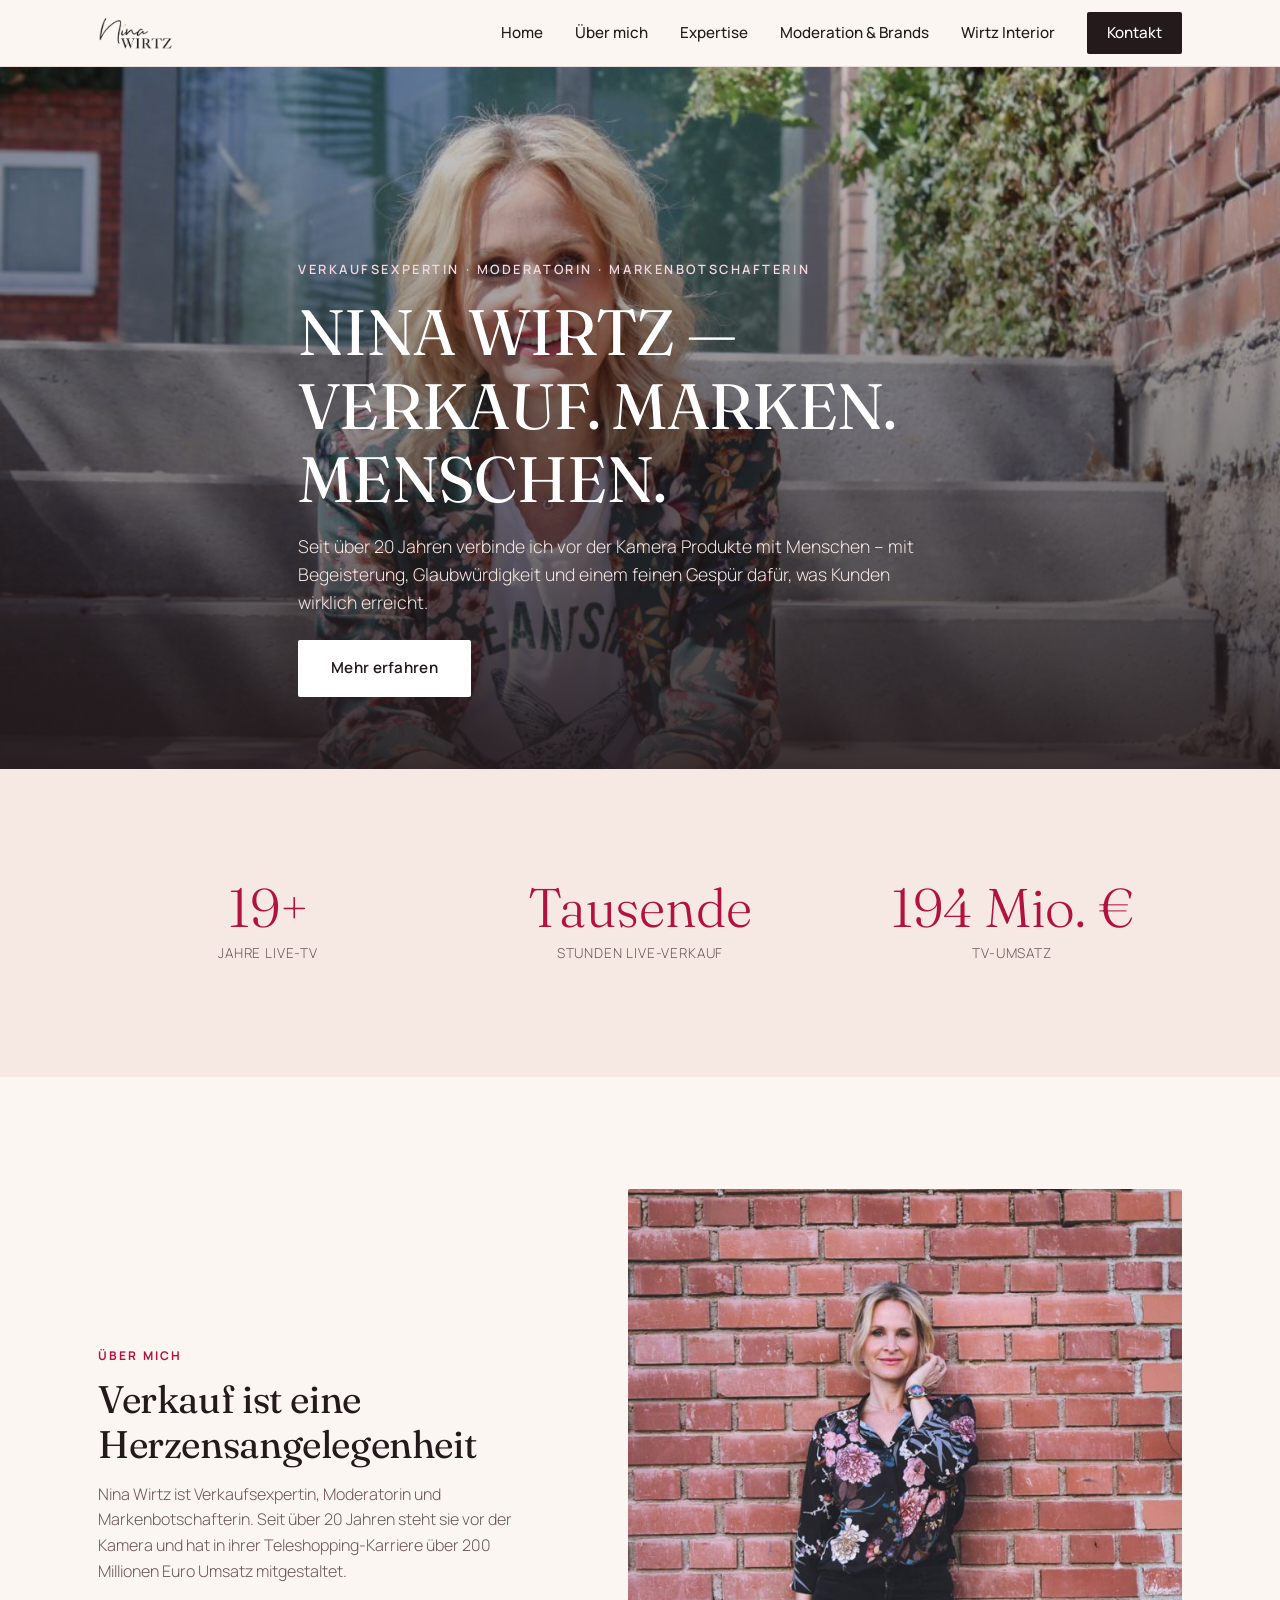
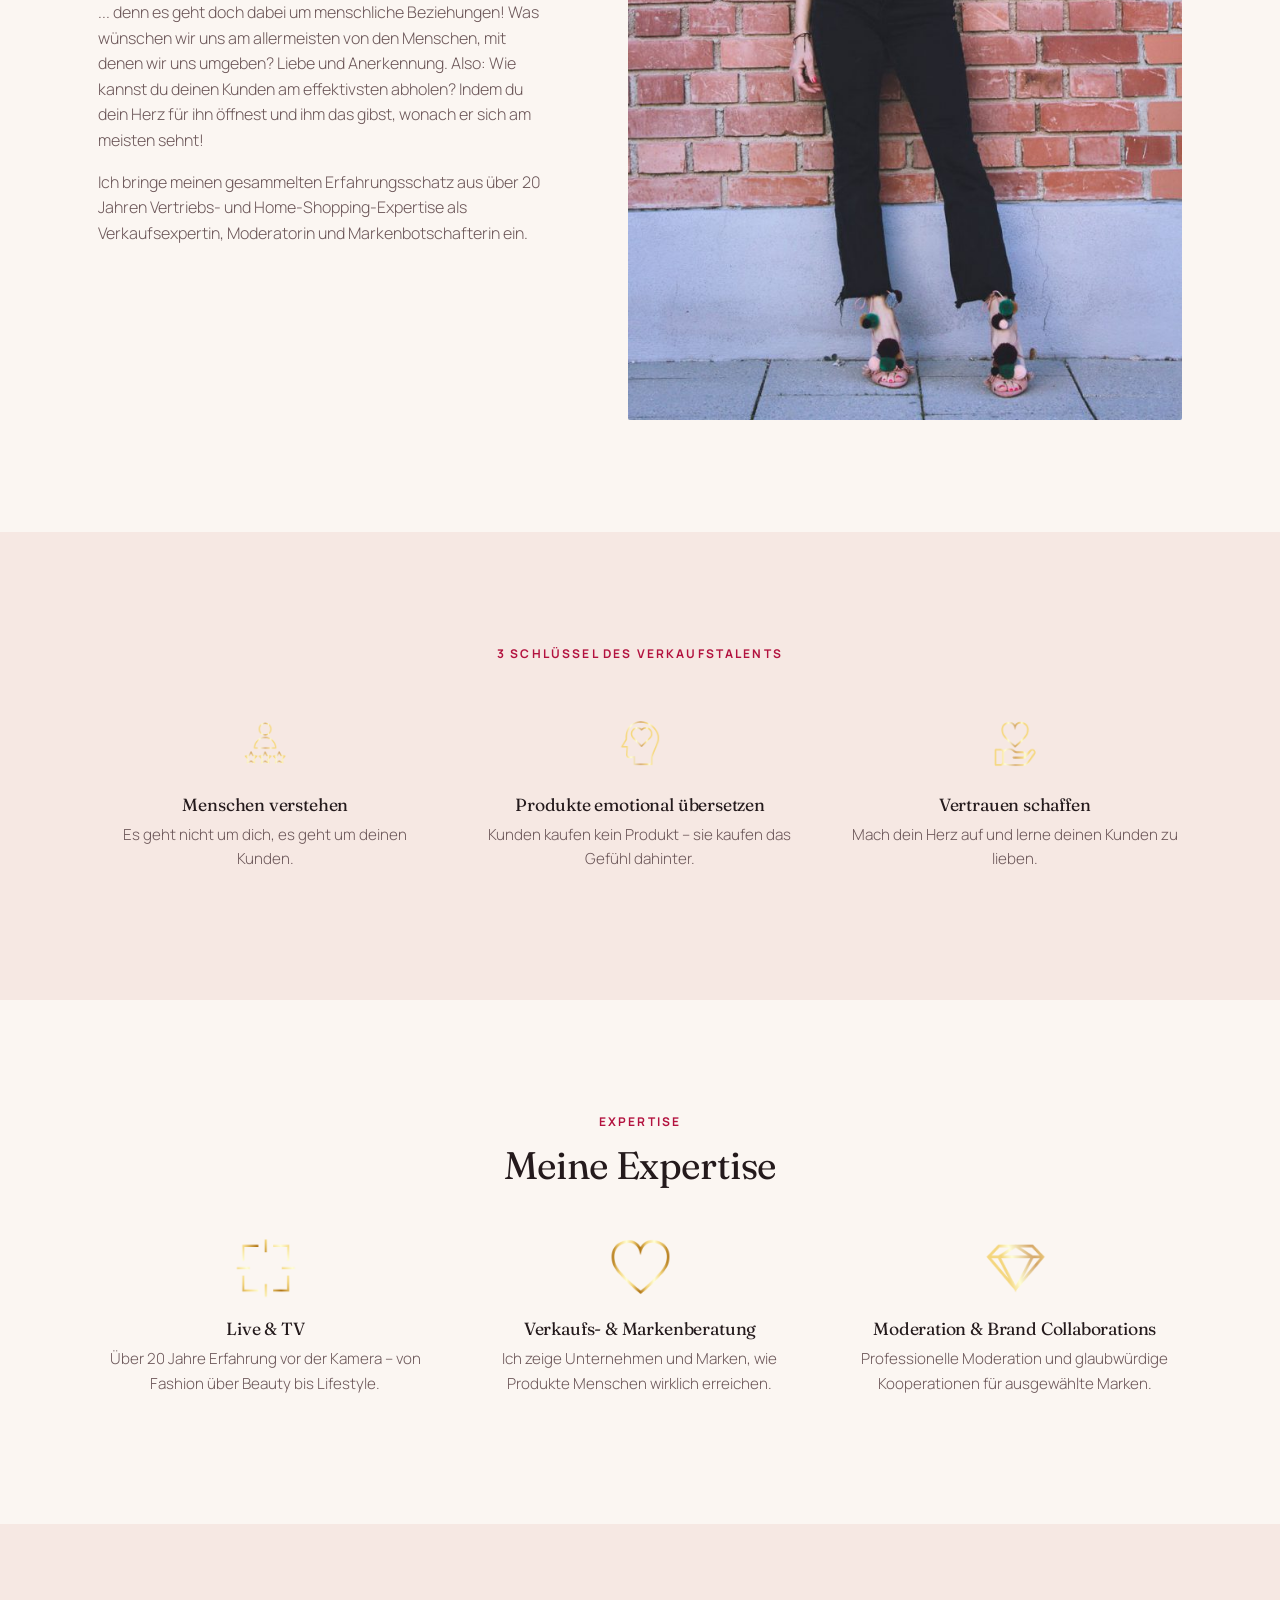
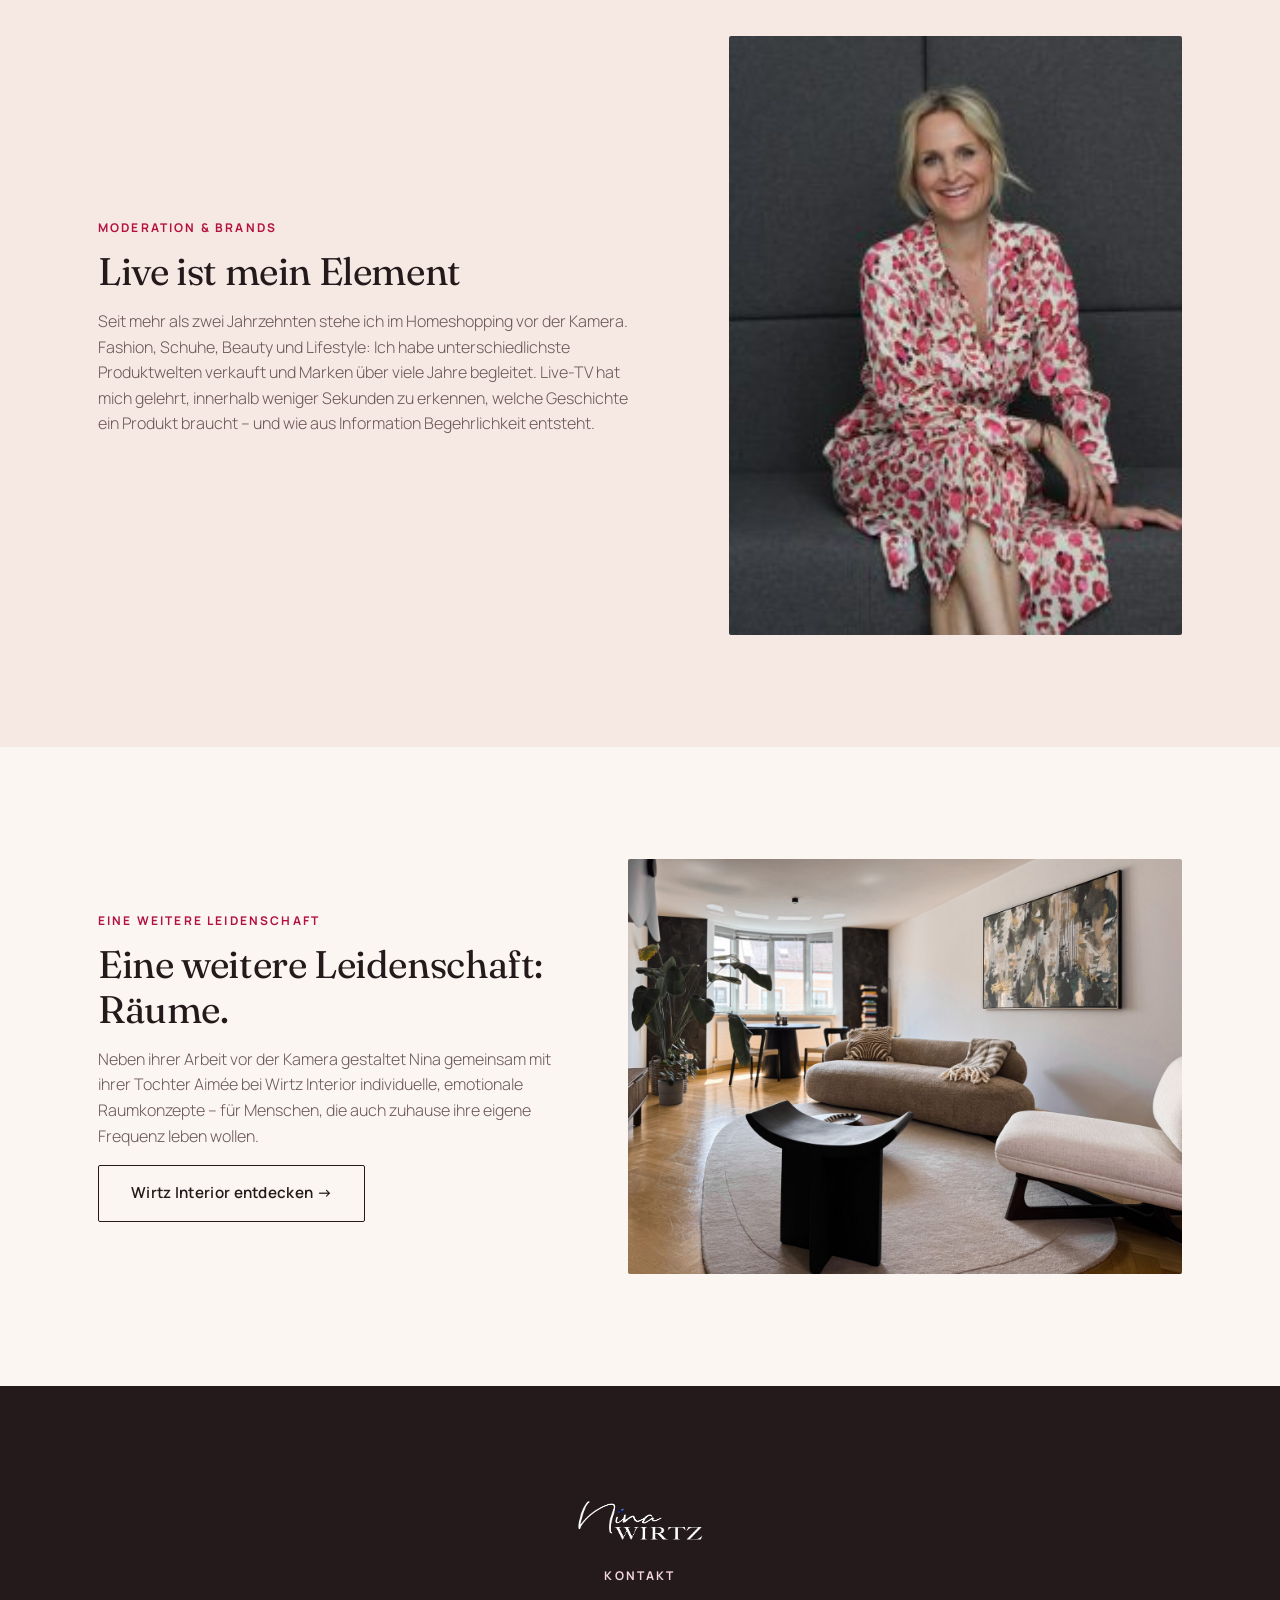
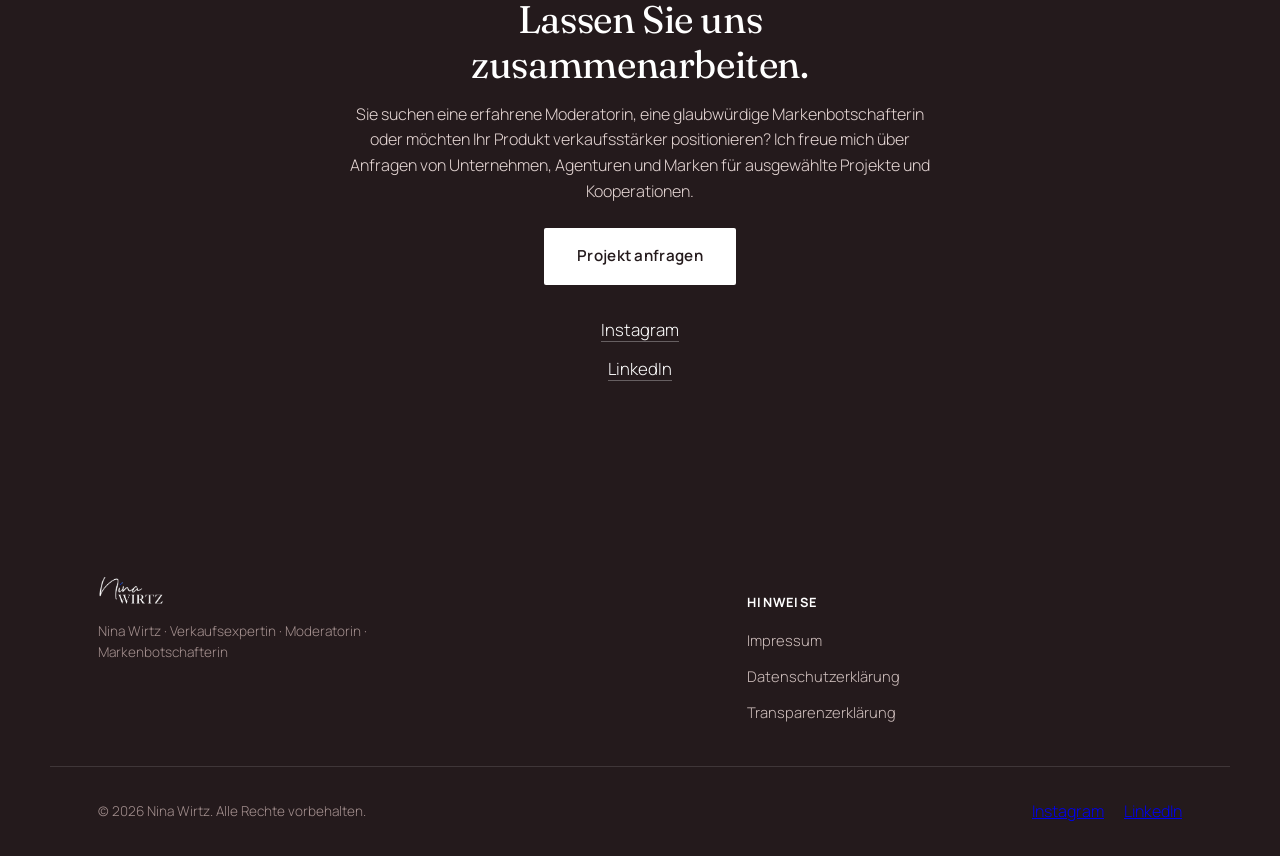
==== index.html @ 024a0e76 "Reposition site: Verkaufstrainerin/Seminare → Verkaufsexpertin/Moderatorin/Markenbotschafterin Conso" ====
<!doctype html>
<html lang="de">
<head>
<meta charset="UTF-8">
<meta name="viewport" content="width=device-width, initial-scale=1" />
<title>Nina Wirtz — Verkauf. Marken. Menschen.</title>
<link rel="icon" href="assets/img/favicon-32.png" sizes="32x32" type="image/png">
<link rel="apple-touch-icon" href="assets/img/favicon-180.png">
<meta name="description" content="Nina Wirtz — Verkaufsexpertin, Moderatorin und Markenbotschafterin. Über 20 Jahre Live-TV-Erfahrung, tausende Stunden Live-Verkauf, über 200 Mio. € TV-Umsatz." />
<link rel="canonical" href="https://nina-wirtz.de/" />

<meta property="og:type" content="website" />
<meta property="og:site_name" content="Nina Wirtz" />
<meta property="og:title" content="Nina Wirtz — Verkauf. Marken. Menschen." />
<meta property="og:description" content="Verkaufsexpertin, Moderatorin und Markenbotschafterin. Über 20 Jahre Live-TV-Erfahrung." />
<meta property="og:url" content="https://nina-wirtz.de/" />
<meta property="og:image" content="https://nina-wirtz.de/assets/img/nina-lachend.jpg" />
<meta property="og:locale" content="de_DE" />
<meta name="twitter:card" content="summary_large_image" />

<link rel="preconnect" href="https://fonts.googleapis.com">
<link rel="preconnect" href="https://fonts.gstatic.com" crossorigin>
<link href="https://fonts.googleapis.com/css2?family=Fraunces:opsz,wght@9..144,300;9..144,400;9..144,500&family=Manrope:wght@300;400;500;600;700&display=swap" rel="stylesheet">
<link rel="stylesheet" href="assets/css/style.css">

<script type="application/ld+json">
{
  "@context": "https://schema.org",
  "@type": "Person",
  "name": "Nina Wirtz",
  "url": "https://nina-wirtz.de/",
  "image": "https://nina-wirtz.de/assets/img/nina-lachend.jpg",
  "jobTitle": "Verkaufsexpertin, Moderatorin & Markenbotschafterin",
  "description": "Seit über 20 Jahren verbindet Nina Wirtz vor der Kamera Produkte mit Menschen – als Verkaufsexpertin, Moderatorin und Markenbotschafterin.",
  "email": "nina@nina-wirtz.de",
  "telephone": "+49 8151 5567400",
  "address": {
    "@type": "PostalAddress",
    "streetAddress": "Seemoosweg 8b",
    "postalCode": "82211",
    "addressLocality": "Herrsching",
    "addressCountry": "DE"
  },
  "sameAs": ["https://www.instagram.com/nina.wirtz/", "https://www.linkedin.com/in/nina-wirtz-124a77185/", "https://wirtz-interior.de/"]
}
</script>
</head>
<body>

<a class="skip-link" href="#main">Zum Inhalt springen</a>

<header class="site-header" id="top">
  <div class="wrap header-inner">
    <a href="index.html" class="logo">
      <img src="assets/img/logo.png" alt="Nina Wirtz" width="130" height="44">
    </a>
    <button class="nav-toggle" aria-label="Menü öffnen" aria-expanded="false" aria-controls="primary-nav">
      <span></span><span></span><span></span>
    </button>
    <nav class="primary-nav" id="primary-nav">
      <a href="index.html">Home</a>
      <a href="#ueber-mich">Über mich</a>
      <a href="#expertise">Expertise</a>
      <a href="#moderation">Moderation &amp; Brands</a>
      <a href="#wirtz-interior">Wirtz Interior</a>
      <a href="kontakt.html" class="nav-cta">Kontakt</a>
    </nav>
  </div>
</header>

<main id="main">

  <!-- HERO -->
  <section class="hero">
    <div class="hero-media">
      <img src="assets/img/nina-lachend.jpg" alt="" loading="eager">
      <div class="hero-scrim"></div>
    </div>
    <div class="wrap hero-content">
      <p class="eyebrow">Verkaufsexpertin · Moderatorin · Markenbotschafterin</p>
      <h1>NINA WIRTZ — VERKAUF. MARKEN. MENSCHEN.</h1>
      <p class="lede">Seit über 20 Jahren verbinde ich vor der Kamera Produkte mit Menschen – mit Begeisterung,
        Glaubwürdigkeit und einem feinen Gespür dafür, was Kunden wirklich erreicht.</p>
      <a href="#expertise" class="btn btn-light">Mehr erfahren</a>
    </div>
  </section>

  <!-- KENNZAHLEN -->
  <section class="section section-tint">
    <div class="wrap">
      <div class="stats">
        <div>
          <p class="stat-number" data-count="20" data-suffix="+">20+</p>
          <p class="stat-label">Jahre Live-TV</p>
        </div>
        <div>
          <p class="stat-number">Tausende</p>
          <p class="stat-label">Stunden Live-Verkauf</p>
        </div>
        <div>
          <p class="stat-number" data-count="200" data-suffix=" Mio. €">200 Mio. €</p>
          <p class="stat-label">TV-Umsatz</p>
        </div>
      </div>
    </div>
  </section>

  <!-- ÜBER MICH -->
  <section class="section" id="ueber-mich">
    <div class="wrap two-col reverse">
      <div>
        <img src="assets/img/nina-portrait.jpg" alt="Nina Wirtz">
      </div>
      <div>
        <p class="kicker">Über mich</p>
        <h2>Verkauf ist eine Herzensangelegenheit</h2>
        <p>Nina Wirtz ist Verkaufsexpertin, Moderatorin und Markenbotschafterin. Seit über 20 Jahren steht sie
          vor der Kamera und hat in ihrer Teleshopping-Karriere über 200 Millionen Euro Umsatz mitgestaltet.</p>
        <p>... denn es geht doch dabei um menschliche Beziehungen! Was wünschen wir uns am allermeisten von den
          Menschen, mit denen wir uns umgeben? Liebe und Anerkennung. Also: Wie kannst du deinen Kunden am
          effektivsten abholen? Indem du dein Herz für ihn öffnest und ihm das gibst, wonach er sich am meisten
          sehnt!</p>
        <p>Ich bringe meinen gesammelten Erfahrungsschatz aus über 20 Jahren Vertriebs- und
          Home-Shopping-Expertise als Verkaufsexpertin, Moderatorin und Markenbotschafterin ein.</p>
      </div>
    </div>
  </section>

  <!-- 3 SCHLÜSSEL -->
  <section class="section section-tint">
    <div class="wrap">
      <p class="kicker center">3 Schlüssel des Verkaufstalents</p>
      <div class="icon-feature-grid">
        <div class="icon-feature">
          <img src="assets/img/icon-rate.png" alt="">
          <h3>Menschen verstehen</h3>
          <p>Es geht nicht um dich, es geht um deinen Kunden.</p>
        </div>
        <div class="icon-feature">
          <img src="assets/img/icon-client.png" alt="">
          <h3>Produkte emotional übersetzen</h3>
          <p>Kunden kaufen kein Produkt – sie kaufen das Gefühl dahinter.</p>
        </div>
        <div class="icon-feature">
          <img src="assets/img/icon-hand.png" alt="">
          <h3>Vertrauen schaffen</h3>
          <p>Mach dein Herz auf und lerne deinen Kunden zu lieben.</p>
        </div>
      </div>
    </div>
  </section>

  <!-- EXPERTISE -->
  <section class="section" id="expertise">
    <div class="wrap">
      <p class="kicker center">Expertise</p>
      <h2 class="center">Meine Expertise</h2>
      <div class="icon-feature-grid">
        <div class="icon-feature">
          <img src="assets/img/illustration-fokus.png" alt="">
          <h3>Live &amp; TV</h3>
          <p>Über 20 Jahre Erfahrung vor der Kamera – von Fashion über Beauty bis Lifestyle.</p>
        </div>
        <div class="icon-feature">
          <img src="assets/img/illustration-herz.png" alt="">
          <h3>Verkaufs- &amp; Markenberatung</h3>
          <p>Ich zeige Unternehmen und Marken, wie Produkte Menschen wirklich erreichen.</p>
        </div>
        <div class="icon-feature">
          <img src="assets/img/illustration-veraenderung.png" alt="">
          <h3>Moderation &amp; Brand Collaborations</h3>
          <p>Professionelle Moderation und glaubwürdige Kooperationen für ausgewählte Marken.</p>
        </div>
      </div>
    </div>
  </section>

  <!-- MODERATION & BRANDS -->
  <section class="section section-tint" id="moderation">
    <div class="wrap two-col">
      <div>
        <p class="kicker">Moderation &amp; Brands</p>
        <h2>Live ist mein Element</h2>
        <p>Seit mehr als zwei Jahrzehnten stehe ich im Homeshopping vor der Kamera. Fashion, Schuhe, Beauty und
          Lifestyle: Ich habe unterschiedlichste Produktwelten verkauft und Marken über viele Jahre begleitet.
          Live-TV hat mich gelehrt, innerhalb weniger Sekunden zu erkennen, welche Geschichte ein Produkt
          braucht – und wie aus Information Begehrlichkeit entsteht.</p>
      </div>
      <div>
        <img src="assets/img/nina-wickelkleid.jpg" alt="Nina Wirtz">
      </div>
    </div>
  </section>

  <!-- WIRTZ INTERIOR -->
  <section class="section" id="wirtz-interior">
    <div class="wrap two-col reverse">
      <div>
        <img src="assets/img/wirtz-interior-wohnzimmer.jpg" alt="Interior Design von Wirtz Interior">
      </div>
      <div>
        <p class="kicker">Eine weitere Leidenschaft</p>
        <h2>Eine weitere Leidenschaft: Räume.</h2>
        <p>Neben ihrer Arbeit vor der Kamera gestaltet Nina gemeinsam mit ihrer Tochter Aimée bei Wirtz Interior
          individuelle, emotionale Raumkonzepte – für Menschen, die auch zuhause ihre eigene Frequenz leben
          wollen.</p>
        <a href="https://wirtz-interior.de" class="btn btn-outline" target="_blank" rel="noopener">Wirtz Interior entdecken →</a>
      </div>
    </div>
  </section>

  <!-- KONTAKT / CTA -->
  <section class="section kontakt" id="kontakt">
    <div class="wrap center">
      <img src="assets/img/logo.png" alt="Nina Wirtz" class="kontakt-logo" width="130" height="44">
      <p class="kicker center">Kontakt</p>
      <h2 class="kontakt-title">Lassen Sie uns zusammenarbeiten.</h2>
      <p style="color:#e5d6d4; max-width:600px; margin:0 auto 1.5rem">Sie suchen eine erfahrene Moderatorin,
        eine glaubwürdige Markenbotschafterin oder möchten Ihr Produkt verkaufsstärker positionieren? Ich freue
        mich über Anfragen von Unternehmen, Agenturen und Marken für ausgewählte Projekte und Kooperationen.</p>
      <p class="center" style="margin-top:1.5rem"><a href="kontakt.html" class="btn btn-light">Projekt anfragen</a></p>
      <ul class="contact-list" style="margin-top:2rem; align-items:center">
        <li><a href="https://www.instagram.com/nina.wirtz/" target="_blank" rel="noopener">Instagram</a></li>
        <li><a href="https://www.linkedin.com/in/nina-wirtz-124a77185/" target="_blank" rel="noopener">LinkedIn</a></li>
      </ul>
    </div>
  </section>

</main>

<footer class="site-footer">
  <div class="wrap footer-top">
    <div class="footer-brand">
      <img src="assets/img/logo.png" alt="Nina Wirtz">
      <p>Nina Wirtz · Verkaufsexpertin · Moderatorin · Markenbotschafterin</p>
    </div>
    <div class="footer-col">
      <h4>Hinweise</h4>
      <ul>
        <li><a href="impressum.html">Impressum</a></li>
        <li><a href="datenschutz.html">Datenschutzerklärung</a></li>
        <li><a href="transparenzerklaerung.html">Transparenzerklärung</a></li>
      </ul>
    </div>
  </div>
  <div class="wrap footer-inner">
    <p>© <span id="year"></span> Nina Wirtz. Alle Rechte vorbehalten.</p>
    <nav class="footer-social">
      <a href="https://www.instagram.com/nina.wirtz/" target="_blank" rel="noopener noreferrer">Instagram</a>
      <a href="https://www.linkedin.com/in/nina-wirtz-124a77185/" target="_blank" rel="noopener noreferrer">LinkedIn</a>
    </nav>
  </div>
</footer>

<script src="assets/js/script.js"></script>
</body>
</html>
---- assets/css/style.css ----
/* ---------- Design tokens ---------- */
:root{
  --color-bg: #fbf6f2;
  --color-bg-tint: #f6e8e3;
  --color-ink: #241a1c;
  --color-ink-soft: #6b5658;
  --color-accent: #b3123f;
  --color-accent-soft: #f4d7de;
  --color-line: #ecdcda;
  --font-display: "Fraunces", Georgia, serif;
  --font-body: "Manrope", -apple-system, BlinkMacSystemFont, sans-serif;
  --wrap-width: 1180px;
  --radius: 2px;
}

*, *::before, *::after{ box-sizing: border-box; }
html{ scroll-behavior: smooth; }

body{
  margin: 0;
  background: var(--color-bg);
  color: var(--color-ink);
  font-family: var(--font-body);
  font-weight: 300;
  line-height: 1.6;
  -webkit-font-smoothing: antialiased;
}

img{ max-width: 100%; display: block; }

.skip-link{
  position: absolute; left: -999px; top: 0;
  background: var(--color-ink); color: #fff; padding: .75rem 1.25rem; z-index: 200;
}
.skip-link:focus{ left: 1rem; top: 1rem; }

.sr-only{
  position: absolute; width: 1px; height: 1px; padding: 0; margin: -1px;
  overflow: hidden; clip: rect(0,0,0,0); white-space: nowrap; border: 0;
}
.hp-field{ position: absolute; left: -9999px; top: -9999px; }

.wrap{
  max-width: var(--wrap-width);
  margin: 0 auto;
  padding: 0 clamp(1.25rem, 5vw, 3rem);
}

h1, h2, h3{
  font-family: var(--font-display);
  font-weight: 400;
  line-height: 1.15;
  margin: 0 0 1rem;
  letter-spacing: -0.01em;
}
h1{ font-size: clamp(2.4rem, 5vw, 4rem); }
h2{ font-size: clamp(1.7rem, 3vw, 2.5rem); }
h3{ font-size: 1.25rem; }
p{ margin: 0 0 1rem; color: var(--color-ink-soft); }

.center{ text-align: center; }
.center h2, .center p{ margin-left: auto; margin-right: auto; }

.kicker{
  font-family: var(--font-body);
  font-size: .75rem;
  font-weight: 700;
  letter-spacing: .18em;
  text-transform: uppercase;
  color: var(--color-accent);
  margin-bottom: .75rem;
}

.pull-quote{
  font-family: var(--font-display);
  font-size: 1.4rem;
  color: var(--color-ink);
  font-style: italic;
}

/* ---------- Buttons ---------- */
.btn{
  display: inline-block;
  font-family: var(--font-body);
  font-weight: 600;
  font-size: .95rem;
  letter-spacing: .02em;
  text-decoration: none;
  padding: .95rem 2rem;
  border-radius: var(--radius);
  border: 1px solid transparent;
  cursor: pointer;
  transition: transform .15s ease, background-color .15s ease, color .15s ease;
}
.btn:hover{ transform: translateY(-1px); }
.btn-dark{ background: var(--color-ink); color: #fff; }
.btn-dark:hover{ background: #000; }
.btn-light{ background: #fff; color: var(--color-ink); }
.btn-light:hover{ background: var(--color-accent-soft); }
.btn-outline{ background: transparent; color: var(--color-ink); border-color: var(--color-ink); }
.btn-outline:hover{ background: var(--color-ink); color: #fff; }

/* ---------- Header ---------- */
.site-header{
  position: sticky; top: 0; z-index: 100;
  border-bottom: 1px solid var(--color-line);
}
.site-header::before{
  content: "";
  position: absolute; inset: 0; z-index: -1;
  background: rgba(251, 246, 242, .92);
  backdrop-filter: saturate(180%) blur(8px);
}
.header-inner{
  display: flex; align-items: center; justify-content: space-between;
  padding-top: .75rem; padding-bottom: .75rem;
}
.logo img{ height: 34px; width: auto; }

.primary-nav{ display: flex; align-items: center; gap: 2rem; }
.primary-nav a{
  color: var(--color-ink);
  text-decoration: none;
  font-size: .95rem;
  font-weight: 500;
}
.primary-nav a:hover{ color: var(--color-accent); }
.primary-nav .nav-cta{
  background: var(--color-ink); color: #fff;
  padding: .55rem 1.25rem; border-radius: var(--radius);
}
.primary-nav .nav-cta:hover{ background: var(--color-accent); color: #fff; }

.nav-toggle{
  display: none;
  flex-direction: column; justify-content: center; gap: 5px;
  width: 40px; height: 40px;
  background: none; border: none; cursor: pointer;
}
.nav-toggle span{ display: block; height: 2px; width: 100%; background: var(--color-ink); }

/* ---------- Hero ---------- */
.hero{
  position: relative;
  min-height: 78vh;
  display: flex; align-items: flex-end;
  overflow: hidden;
  color: #fff;
}
.hero-media{ position: absolute; inset: 0; }
.hero-media img{ width: 100%; height: 100%; object-fit: cover; }
.hero-scrim{
  position: absolute; inset: 0;
  background: linear-gradient(180deg, rgba(36,26,28,.2) 0%, rgba(36,26,28,.6) 65%, rgba(36,26,28,.9) 100%);
}
.hero-content{ position: relative; width: 100%; padding-top: 4rem; padding-bottom: 4.5rem; max-width: 780px; }
.hero .eyebrow{
  text-transform: uppercase; letter-spacing: .2em; font-size: .8rem;
  font-weight: 600; color: var(--color-accent-soft); margin-bottom: 1rem;
}
.hero h1{ color: #fff; }
.hero .lede{ color: #f3e5e1; font-size: 1.1rem; max-width: 620px; }
.hero .btn{ margin-top: .5rem; }

/* Compact page hero (sub-pages) */
.page-hero{
  padding: clamp(3.5rem, 8vw, 6rem) 0 clamp(2.5rem, 5vw, 3.5rem);
  text-align: center;
}
.page-hero h1{ max-width: 780px; margin-left: auto; margin-right: auto; }
.page-hero .lede{ max-width: 620px; margin: 0 auto; font-size: 1.1rem; }

/* ---------- Sections ---------- */
.section{ padding: clamp(4rem, 9vw, 7rem) 0; }
.section-tint{ background: var(--color-bg-tint); }

.two-col{
  display: grid;
  grid-template-columns: 1.1fr .9fr;
  gap: clamp(2rem, 6vw, 5rem);
  align-items: center;
}
.two-col.reverse{ grid-template-columns: .9fr 1.1fr; }
.two-col.reverse > *:first-child{ order: 2; }
.two-col img{ border-radius: var(--radius); width: 100%; object-fit: cover; }

/* ---------- Stats / counters ---------- */
.stats{
  display: grid;
  grid-template-columns: repeat(3, 1fr);
  gap: 2rem;
  text-align: center;
}
.stat-number{
  font-family: var(--font-display);
  font-size: clamp(2.4rem, 5vw, 3.4rem);
  color: var(--color-accent);
  line-height: 1;
  margin-bottom: .5rem;
}
.stat-label{
  font-size: .85rem; text-transform: uppercase; letter-spacing: .06em;
  color: var(--color-ink-soft); margin: 0;
}
.stats-dark .stat-number{ color: #fff; }
.stats-dark .stat-label{ color: #d8c9c7; }

/* ---------- Icon feature grid ---------- */
.icon-feature-grid{
  display: grid;
  grid-template-columns: repeat(3, 1fr);
  gap: 2.5rem;
  margin-top: 3rem;
  text-align: center;
}
.icon-feature img{ width: 64px; height: 64px; object-fit: contain; margin: 0 auto 1.25rem; }
.icon-feature h3{ font-size: 1.1rem; margin-bottom: .5rem; }
.icon-feature p{ font-size: .95rem; }


/* ---------- Kontakt ---------- */
.kontakt{ background: var(--color-ink); color: #fff; }
.kontakt-logo{ margin: 0 auto 1.5rem; filter: invert(1) brightness(1.8); }
.kontakt .kicker{ color: var(--color-accent-soft); }
.kontakt-title{ color: #fff; max-width: 520px; margin-left: auto; margin-right: auto; }

.kontakt-form{ max-width: 460px; margin: 0 auto 2rem; display: flex; flex-direction: column; gap: 1rem; }
.form-row{ text-align: left; }
.form-input{
  width: 100%; background: rgba(255,255,255,.06); border: 1px solid rgba(255,255,255,.25);
  border-radius: var(--radius); padding: .85rem 1rem; color: #fff;
  font-family: var(--font-body); font-size: .95rem; resize: vertical;
}
.form-input::placeholder{ color: #b09a9c; }
.form-input:focus{ outline: none; border-color: var(--color-accent-soft); }
.kontakt-form .btn{ align-self: center; margin-top: .25rem; }

.kontakt-or{ font-size: .8rem; text-transform: uppercase; letter-spacing: .12em; color: #cdb8ba; margin-bottom: 1.5rem; }
.contact-list{ list-style: none; padding: 0; margin: 0 0 1rem; display: flex; flex-direction: column; gap: .75rem; }
.contact-list a{ color: #fff; text-decoration: none; border-bottom: 1px solid rgba(255,255,255,.3); }
.contact-list a:hover{ border-color: #fff; }
.contact-list li{ color: #e5d6d4; font-size: 1.05rem; }

/* ---------- 404 ---------- */
.error-page{ text-align: center; padding: clamp(5rem, 12vw, 8rem) 0; }
.error-page .error-code{ font-family: var(--font-display); font-size: 6rem; color: var(--color-accent); margin: 0; line-height: 1; }
.error-links{ list-style: none; padding: 0; display: flex; gap: 1.5rem; justify-content: center; flex-wrap: wrap; margin-top: 2rem; }
.error-links a{ color: var(--color-ink); text-decoration: none; font-weight: 600; border-bottom: 1px solid var(--color-line); padding-bottom: 2px; }
.error-links a:hover{ color: var(--color-accent); border-color: var(--color-accent); }

/* ---------- Legal pages ---------- */
.legal{ max-width: 720px; margin: 0 auto; padding: clamp(4rem,8vw,6rem) 0; }
.legal h1{ font-size: 2.2rem; }
.legal h2{ font-size: 1.3rem; margin-top: 2.5rem; }
.legal p{ color: var(--color-ink-soft); }
.legal a{ color: var(--color-accent); }
.legal img{ margin-bottom: 2rem; }

/* ---------- Footer ---------- */
.site-footer{ background: var(--color-ink); color: #cdbdbb; padding: clamp(3rem,6vw,4rem) 0 2rem; }
.footer-top{
  display: grid; grid-template-columns: 1.4fr 1fr; gap: 2.5rem;
  padding-bottom: 2.5rem; margin-bottom: 2rem; border-bottom: 1px solid rgba(255,255,255,.12);
}
.footer-brand img{ height: 30px; filter: invert(1) brightness(1.8); margin-bottom: 1rem; }
.footer-brand p{ color: #b09a9c; font-size: .9rem; max-width: 280px; }
.footer-col h4{
  font-family: var(--font-body); font-size: .8rem; text-transform: uppercase;
  letter-spacing: .1em; color: #fff; margin-bottom: 1rem;
}
.footer-col ul{ list-style: none; padding: 0; margin: 0; display: flex; flex-direction: column; gap: .65rem; }
.footer-col a{ color: #cdbdbb; text-decoration: none; font-size: .92rem; }
.footer-col a:hover{ color: #fff; }
.footer-inner{ display: flex; justify-content: space-between; align-items: center; flex-wrap: wrap; gap: 1rem; }
.footer-social{ display: flex; gap: 1.25rem; }
.site-footer p{ margin: 0; font-size: .85rem; color: #a4908f; }

/* ---------- Responsive ---------- */
@media (max-width: 900px){
  .two-col, .two-col.reverse{ grid-template-columns: 1fr; }
  .two-col.reverse > *:first-child{ order: 0; }
  .icon-feature-grid{ grid-template-columns: 1fr 1fr; }
  .footer-top{ grid-template-columns: 1fr 1fr; }
  .stats{ grid-template-columns: 1fr; gap: 2.5rem; }
}

@media (max-width: 720px){
  .nav-toggle{ display: flex; }
  .primary-nav{
    position: fixed; inset: 64px 0 0 0;
    background: var(--color-bg);
    flex-direction: column; align-items: flex-start;
    padding: 2rem clamp(1.25rem, 5vw, 3rem);
    gap: 1.5rem;
    transform: translateY(-8px);
    opacity: 0; visibility: hidden;
    transition: opacity .2s ease, transform .2s ease, visibility .2s;
  }
  .primary-nav.is-open{ opacity: 1; visibility: visible; transform: translateY(0); }
  .primary-nav a{ font-size: 1.2rem; }
  .primary-nav .nav-cta{ align-self: flex-start; }
  .hero{ min-height: 100vh; }
  .icon-feature-grid{ grid-template-columns: 1fr; }
  .footer-top{ grid-template-columns: 1fr; }
}
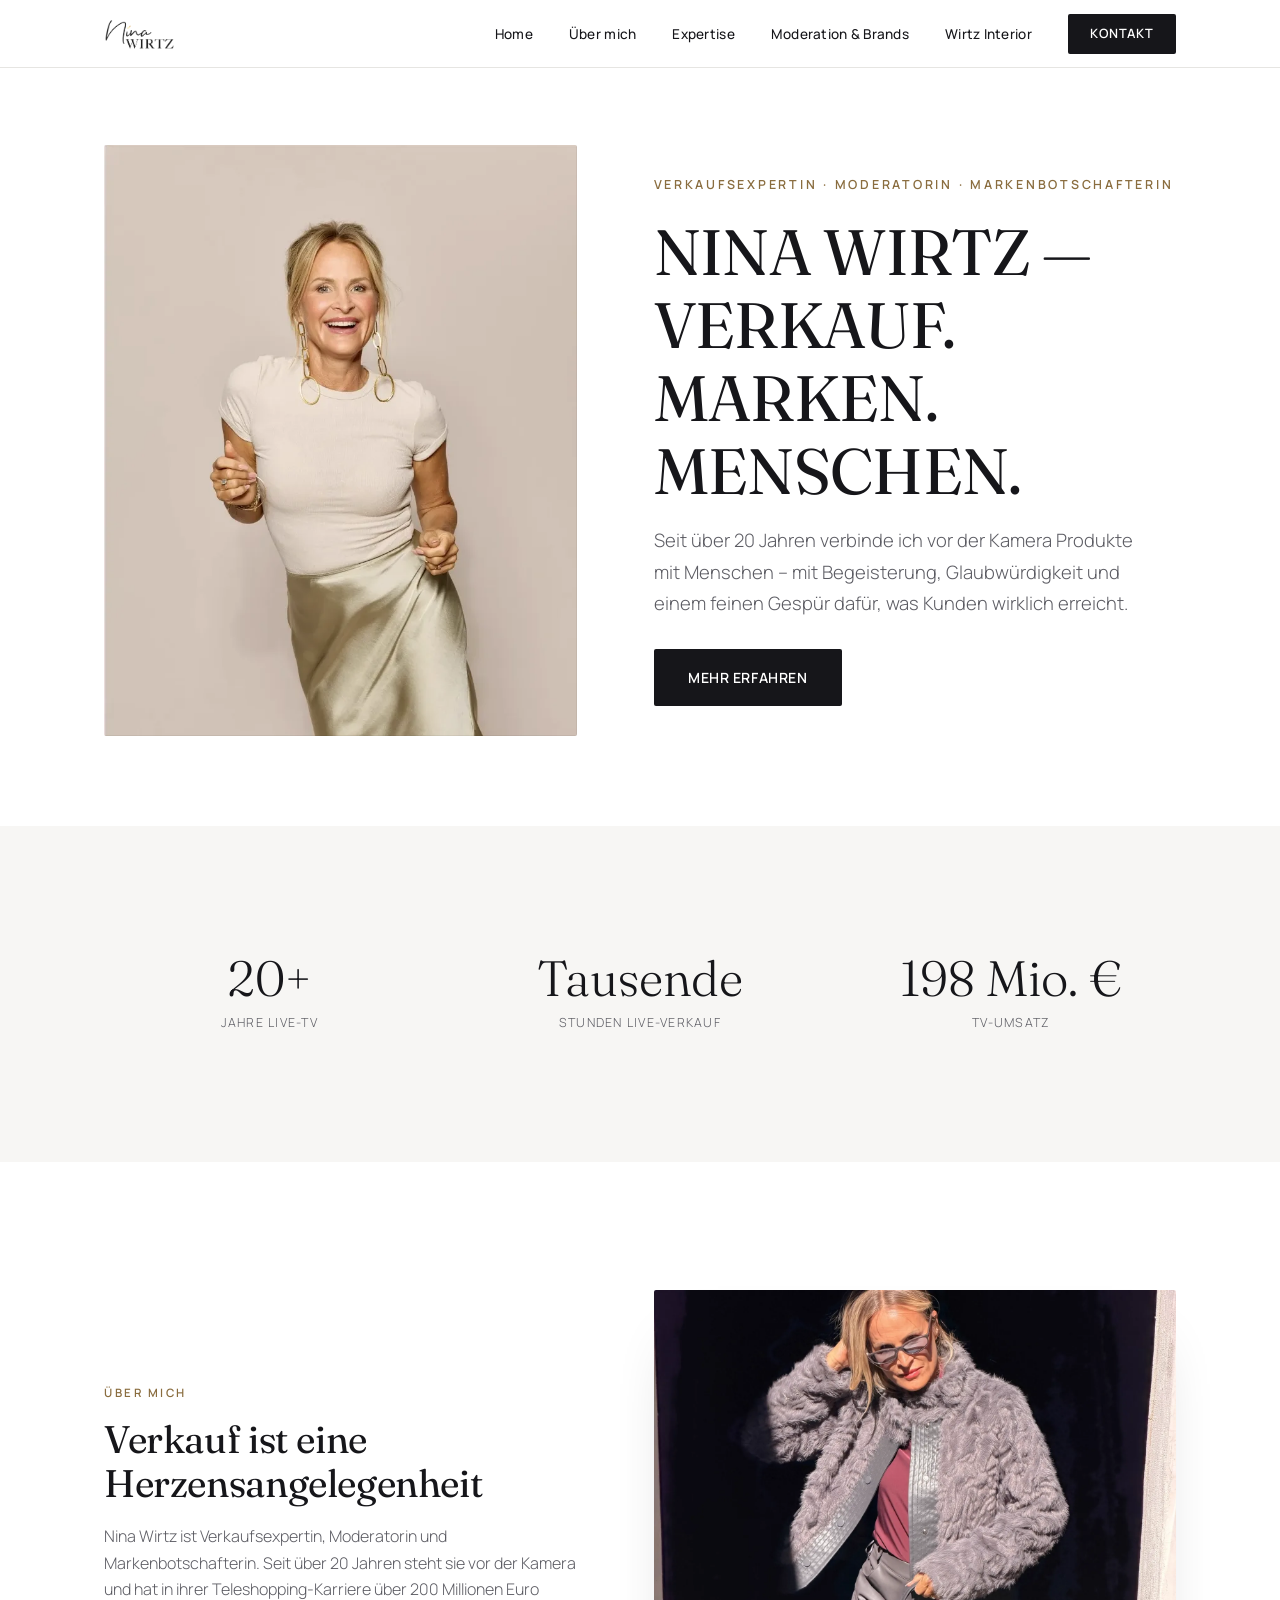
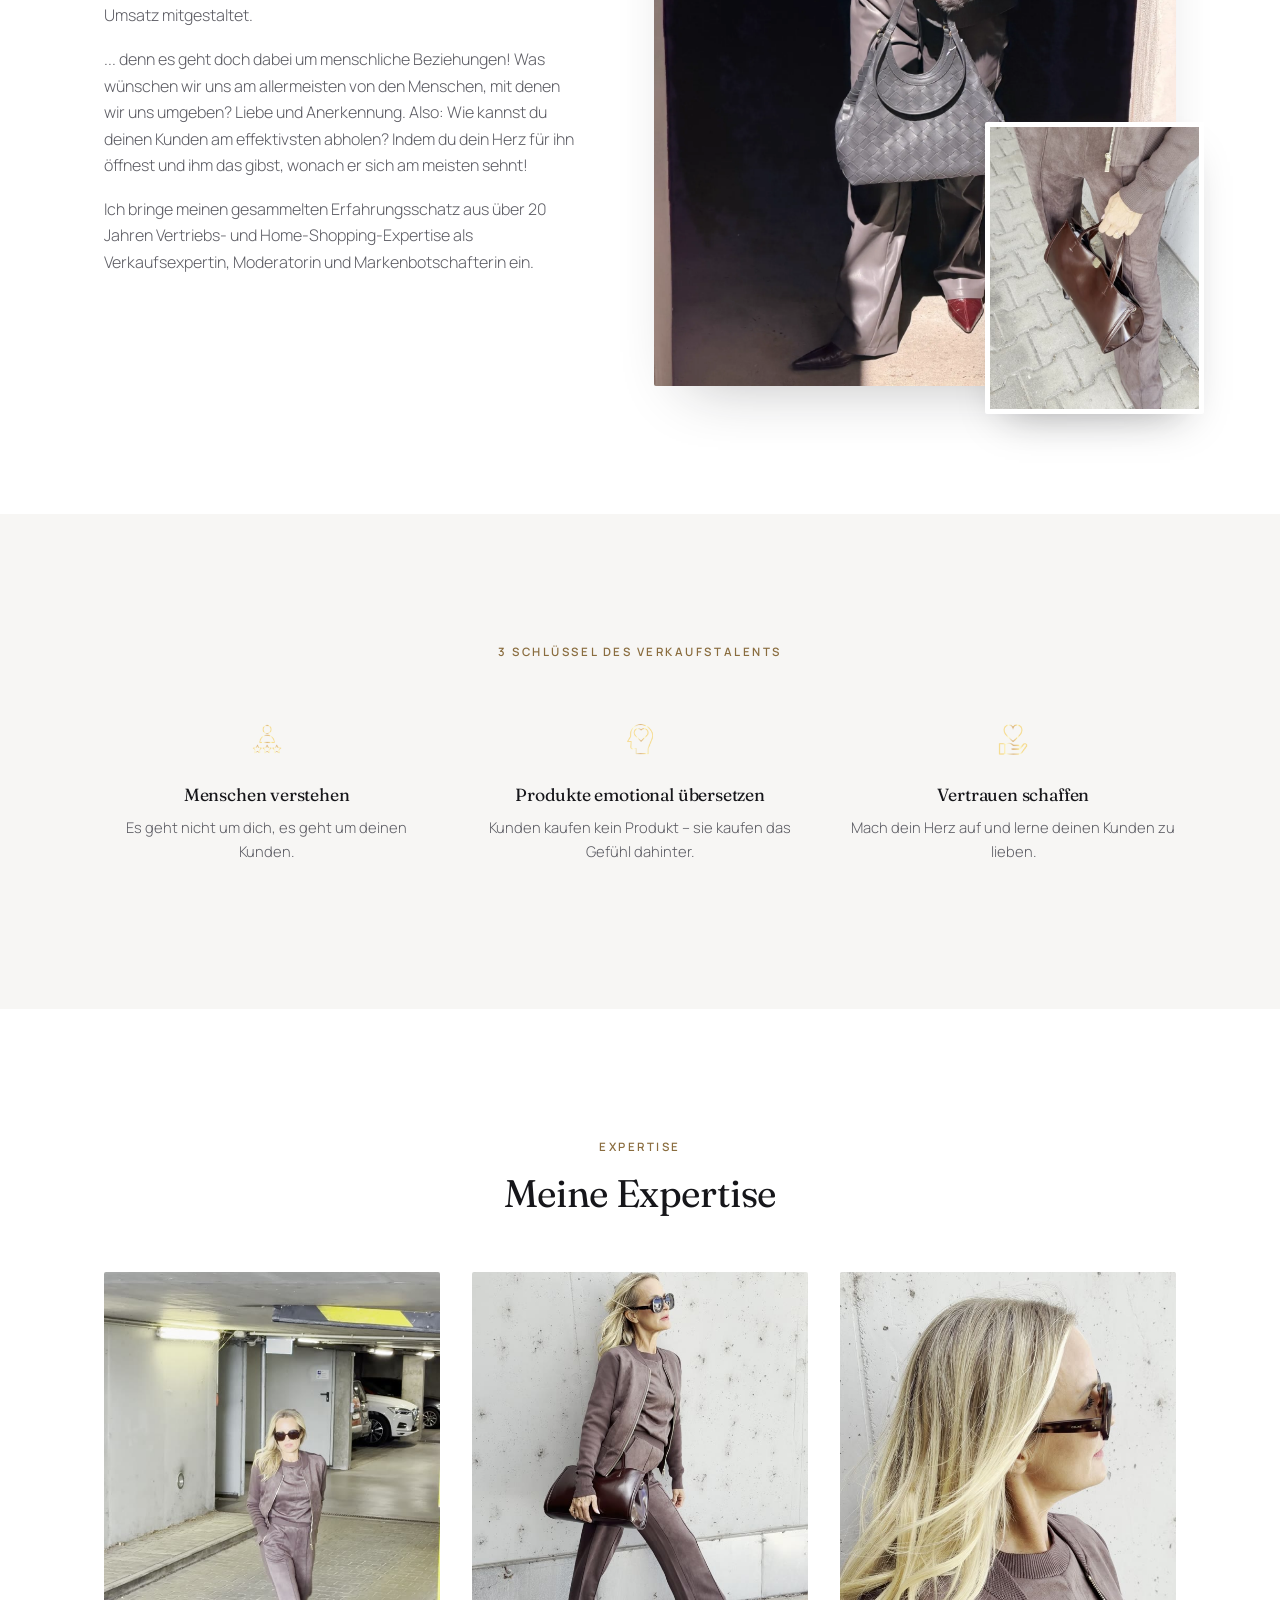
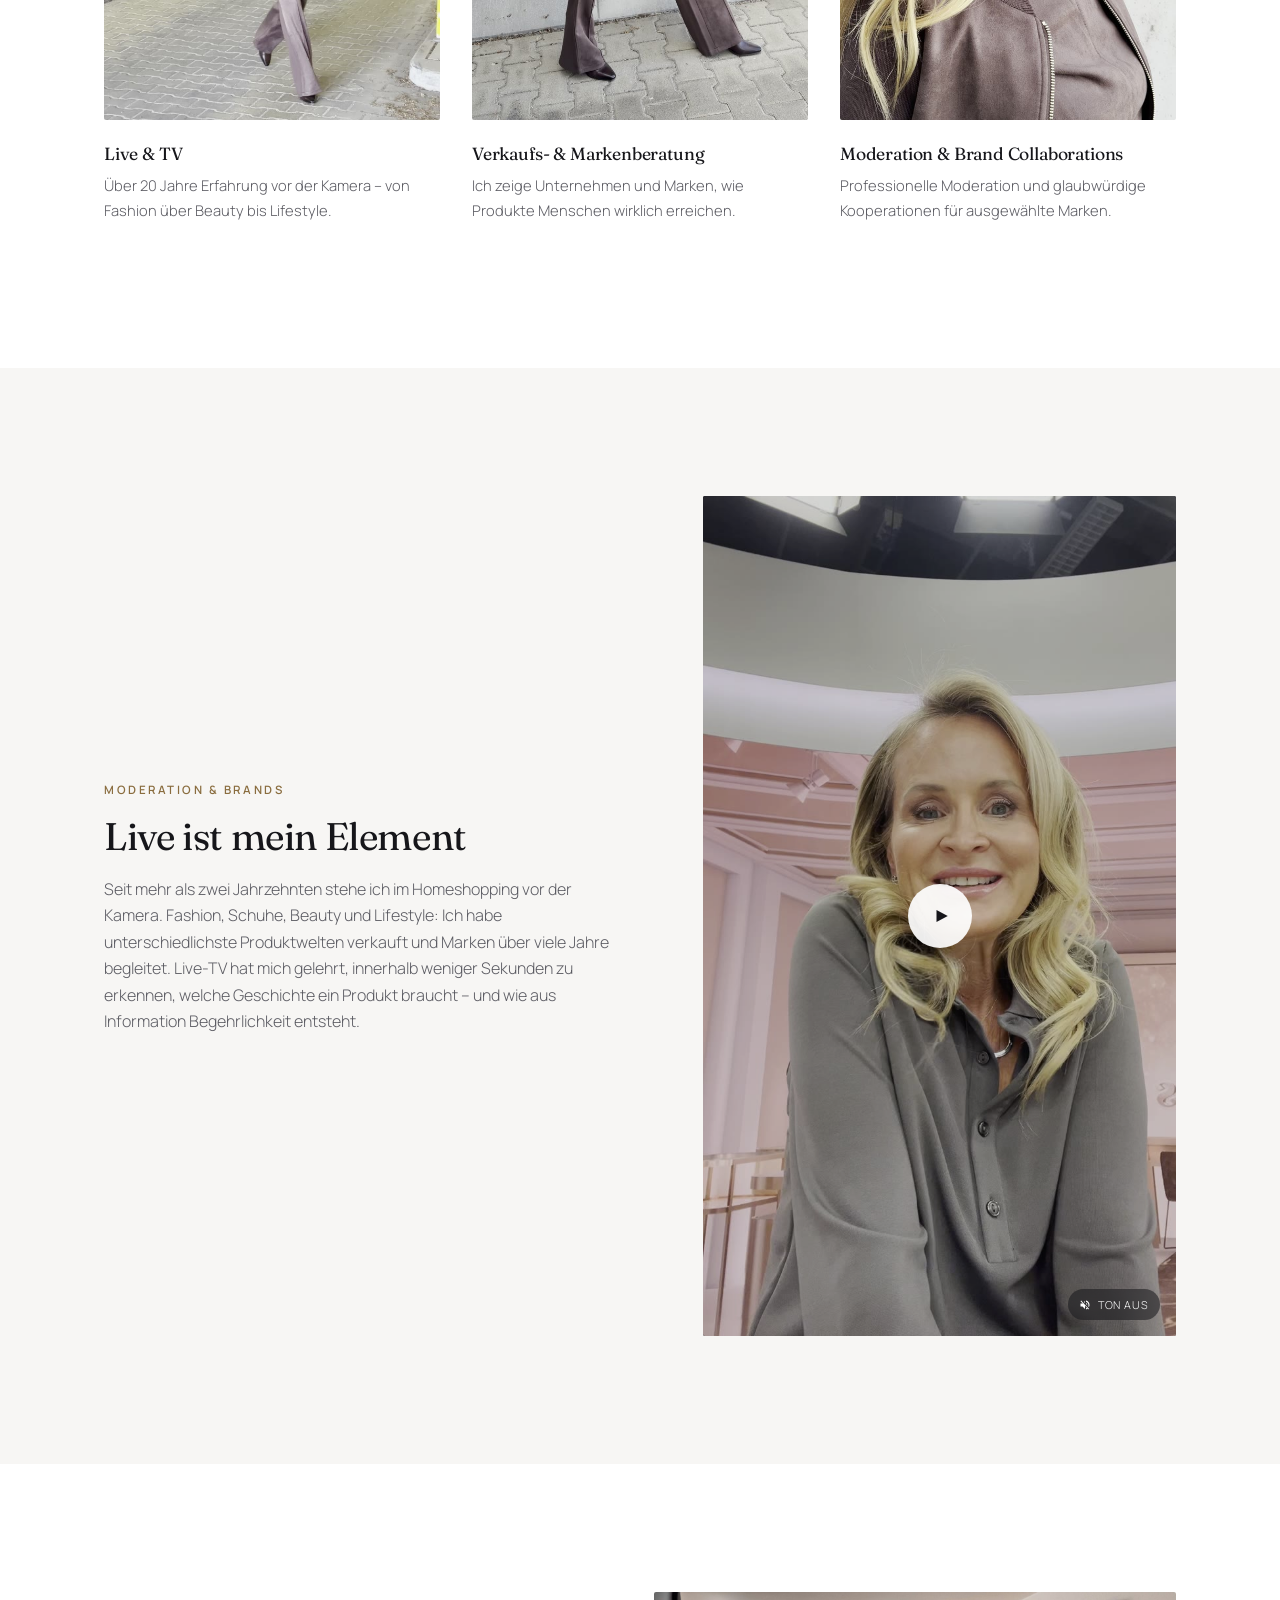
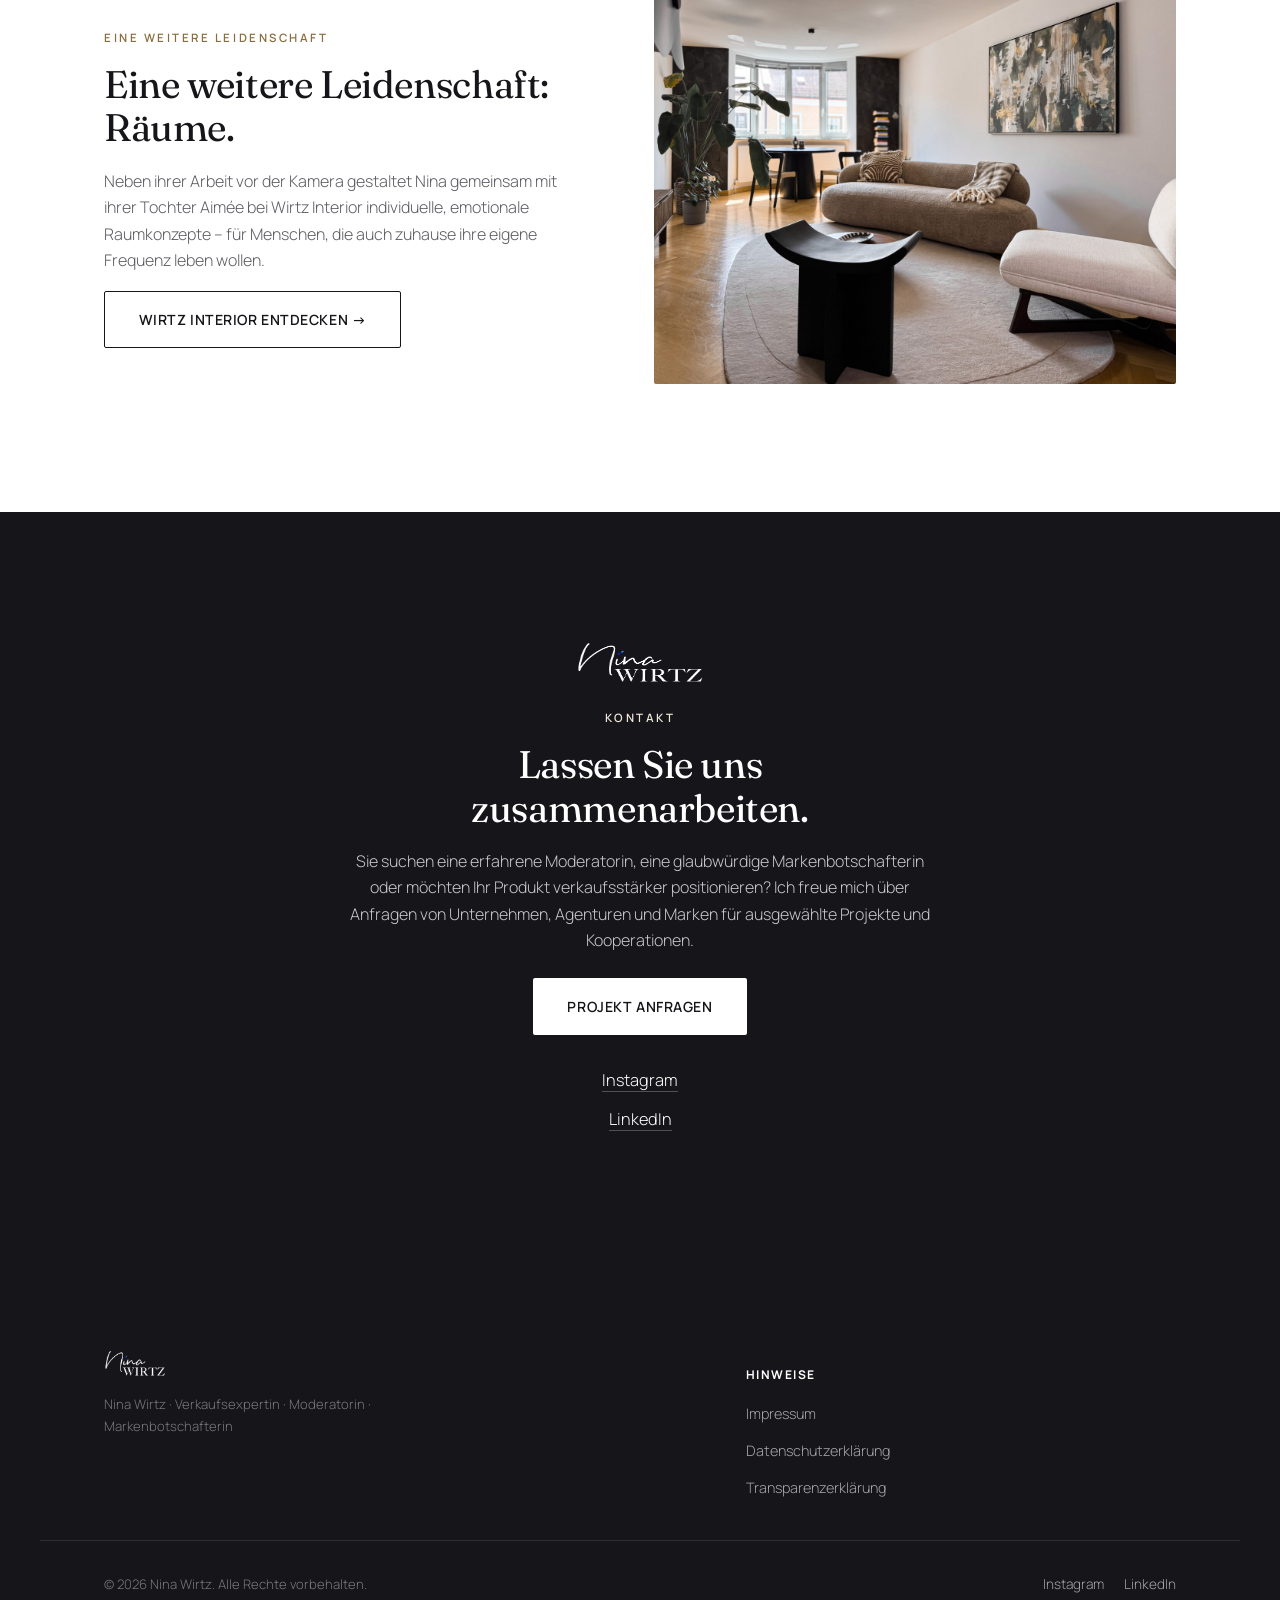
==== commit e5d8aa8b: "Rebuild site in premium editorial design v2 with new Nina media Replace the old warm/berry design wi" ====
--- a/index.html
+++ b/index.html
@@ -21,7 +21,7 @@
 <link rel="preconnect" href="https://fonts.googleapis.com">
 <link rel="preconnect" href="https://fonts.gstatic.com" crossorigin>
 <link href="https://fonts.googleapis.com/css2?family=Fraunces:opsz,wght@9..144,300;9..144,400;9..144,500&family=Manrope:wght@300;400;500;600;700&display=swap" rel="stylesheet">
-<link rel="stylesheet" href="assets/css/style.css">
+<link rel="stylesheet" href="assets/css/style-v2.css">
 
 <script type="application/ld+json">
 {
@@ -72,21 +72,25 @@
 
   <!-- HERO -->
   <section class="hero">
-    <div class="hero-media">
-      <img src="assets/img/nina-lachend.jpg" alt="" loading="eager">
-      <div class="hero-scrim"></div>
-    </div>
-    <div class="wrap hero-content">
-      <p class="eyebrow">Verkaufsexpertin · Moderatorin · Markenbotschafterin</p>
-      <h1>NINA WIRTZ — VERKAUF. MARKEN. MENSCHEN.</h1>
-      <p class="lede">Seit über 20 Jahren verbinde ich vor der Kamera Produkte mit Menschen – mit Begeisterung,
-        Glaubwürdigkeit und einem feinen Gespür dafür, was Kunden wirklich erreicht.</p>
-      <a href="#expertise" class="btn btn-light">Mehr erfahren</a>
+    <div class="wrap hero-grid">
+      <div class="hero-media reveal">
+        <picture>
+          <source srcset="assets/img/hero-nina.webp" type="image/webp">
+          <img src="assets/img/hero-nina.jpg" alt="Nina Wirtz" width="752" height="1126" loading="eager">
+        </picture>
+      </div>
+      <div class="hero-copy reveal">
+        <p class="eyebrow">Verkaufsexpertin · Moderatorin · Markenbotschafterin</p>
+        <h1>NINA WIRTZ — VERKAUF. MARKEN. MENSCHEN.</h1>
+        <p class="lede">Seit über 20 Jahren verbinde ich vor der Kamera Produkte mit Menschen – mit
+          Begeisterung, Glaubwürdigkeit und einem feinen Gespür dafür, was Kunden wirklich erreicht.</p>
+        <a href="#expertise" class="btn btn-dark">Mehr erfahren</a>
+      </div>
     </div>
   </section>
 
   <!-- KENNZAHLEN -->
-  <section class="section section-tint">
+  <section class="section section-tint reveal">
     <div class="wrap">
       <div class="stats">
         <div>
@@ -108,10 +112,20 @@
   <!-- ÜBER MICH -->
   <section class="section" id="ueber-mich">
     <div class="wrap two-col reverse">
-      <div>
-        <img src="assets/img/nina-portrait.jpg" alt="Nina Wirtz">
-      </div>
-      <div>
+      <div class="reveal">
+        <div class="photo-stack">
+          <picture>
+            <source srcset="assets/img/nina-editorial.webp" type="image/webp">
+            <img class="photo-stack-main" src="assets/img/nina-editorial.jpg" alt="Nina Wirtz">
+          </picture>
+          <div class="video-loop">
+            <video autoplay muted loop playsinline preload="none" poster="assets/img/nina-fashion-2-poster.jpg">
+              <source src="assets/video/nina-fashion-2.mp4" type="video/mp4">
+            </video>
+          </div>
+        </div>
+      </div>
+      <div class="reveal">
         <p class="kicker">Über mich</p>
         <h2>Verkauf ist eine Herzensangelegenheit</h2>
         <p>Nina Wirtz ist Verkaufsexpertin, Moderatorin und Markenbotschafterin. Seit über 20 Jahren steht sie
@@ -127,7 +141,7 @@
   </section>
 
   <!-- 3 SCHLÜSSEL -->
-  <section class="section section-tint">
+  <section class="section section-tint reveal">
     <div class="wrap">
       <p class="kicker center">3 Schlüssel des Verkaufstalents</p>
       <div class="icon-feature-grid">
@@ -153,21 +167,33 @@
   <!-- EXPERTISE -->
   <section class="section" id="expertise">
     <div class="wrap">
-      <p class="kicker center">Expertise</p>
-      <h2 class="center">Meine Expertise</h2>
-      <div class="icon-feature-grid">
-        <div class="icon-feature">
-          <img src="assets/img/illustration-fokus.png" alt="">
+      <p class="kicker center reveal">Expertise</p>
+      <h2 class="center reveal">Meine Expertise</h2>
+      <div class="expertise-grid">
+        <div class="expertise-card reveal">
+          <div class="video-loop">
+            <video autoplay muted loop playsinline preload="none" poster="assets/img/nina-fashion-1-poster.jpg">
+              <source src="assets/video/nina-fashion-1.mp4" type="video/mp4">
+            </video>
+          </div>
           <h3>Live &amp; TV</h3>
           <p>Über 20 Jahre Erfahrung vor der Kamera – von Fashion über Beauty bis Lifestyle.</p>
         </div>
-        <div class="icon-feature">
-          <img src="assets/img/illustration-herz.png" alt="">
+        <div class="expertise-card reveal">
+          <div class="video-loop">
+            <video autoplay muted loop playsinline preload="none" poster="assets/img/nina-fashion-4-poster.jpg">
+              <source src="assets/video/nina-fashion-4.mp4" type="video/mp4">
+            </video>
+          </div>
           <h3>Verkaufs- &amp; Markenberatung</h3>
           <p>Ich zeige Unternehmen und Marken, wie Produkte Menschen wirklich erreichen.</p>
         </div>
-        <div class="icon-feature">
-          <img src="assets/img/illustration-veraenderung.png" alt="">
+        <div class="expertise-card reveal">
+          <div class="video-loop">
+            <video autoplay muted loop playsinline preload="none" poster="assets/img/nina-fashion-3-poster.jpg">
+              <source src="assets/video/nina-fashion-3.mp4" type="video/mp4">
+            </video>
+          </div>
           <h3>Moderation &amp; Brand Collaborations</h3>
           <p>Professionelle Moderation und glaubwürdige Kooperationen für ausgewählte Marken.</p>
         </div>
@@ -178,7 +204,7 @@
   <!-- MODERATION & BRANDS -->
   <section class="section section-tint" id="moderation">
     <div class="wrap two-col">
-      <div>
+      <div class="reveal">
         <p class="kicker">Moderation &amp; Brands</p>
         <h2>Live ist mein Element</h2>
         <p>Seit mehr als zwei Jahrzehnten stehe ich im Homeshopping vor der Kamera. Fashion, Schuhe, Beauty und
@@ -186,8 +212,24 @@
           Live-TV hat mich gelehrt, innerhalb weniger Sekunden zu erkennen, welche Geschichte ein Produkt
           braucht – und wie aus Information Begehrlichkeit entsteht.</p>
       </div>
-      <div>
-        <img src="assets/img/nina-wickelkleid.jpg" alt="Nina Wirtz">
+      <div class="reveal">
+        <div class="video-gallery">
+          <div class="video-frame" style="aspect-ratio:9/16">
+            <video playsinline muted loop preload="metadata" poster="assets/img/nina-intro-poster.jpg">
+              <source src="assets/video/nina-intro.webm" type="video/webm">
+              <source src="assets/video/nina-intro.mp4" type="video/mp4">
+            </video>
+            <div class="video-play">
+              <span class="video-play-btn" aria-hidden="true">
+                <svg viewBox="0 0 24 24"><path d="M6 4l15 8-15 8z"/></svg>
+              </span>
+            </div>
+            <span class="video-mute-badge">
+              <svg viewBox="0 0 24 24"><path d="M16.5 12c0-1.77-1.02-3.29-2.5-4.03v2.21l2.45 2.45c.03-.2.05-.42.05-.63zm2.5 0c0 .94-.2 1.82-.54 2.64l1.51 1.51C20.63 14.91 21 13.5 21 12c0-4.28-2.99-7.86-7-8.77v2.06c2.89.86 5 3.54 5 6.71zM4.27 3L3 4.27 7.73 9H3v6h4l5 5v-6.73l4.25 4.25c-.67.52-1.42.93-2.25 1.18v2.06a8.99 8.99 0 003.69-1.81L18.73 21 20 19.73l-9-9L4.27 3zM12 4L9.91 6.09 12 8.18V4z"/></svg>
+              Ton aus
+            </span>
+          </div>
+        </div>
       </div>
     </div>
   </section>
@@ -195,10 +237,10 @@
   <!-- WIRTZ INTERIOR -->
   <section class="section" id="wirtz-interior">
     <div class="wrap two-col reverse">
-      <div>
-        <img src="assets/img/wirtz-interior-wohnzimmer.jpg" alt="Interior Design von Wirtz Interior">
-      </div>
-      <div>
+      <div class="reveal">
+        <img src="assets/img/wirtz-interior-wohnzimmer.jpg" alt="Interior Design von Wirtz Interior" style="border-radius:var(--radius); width:100%; object-fit:cover">
+      </div>
+      <div class="reveal">
         <p class="kicker">Eine weitere Leidenschaft</p>
         <h2>Eine weitere Leidenschaft: Räume.</h2>
         <p>Neben ihrer Arbeit vor der Kamera gestaltet Nina gemeinsam mit ihrer Tochter Aimée bei Wirtz Interior
@@ -211,11 +253,11 @@
 
   <!-- KONTAKT / CTA -->
   <section class="section kontakt" id="kontakt">
-    <div class="wrap center">
+    <div class="wrap center reveal">
       <img src="assets/img/logo.png" alt="Nina Wirtz" class="kontakt-logo" width="130" height="44">
       <p class="kicker center">Kontakt</p>
       <h2 class="kontakt-title">Lassen Sie uns zusammenarbeiten.</h2>
-      <p style="color:#e5d6d4; max-width:600px; margin:0 auto 1.5rem">Sie suchen eine erfahrene Moderatorin,
+      <p style="color:#c8c8cc; max-width:600px; margin:0 auto 1.5rem">Sie suchen eine erfahrene Moderatorin,
         eine glaubwürdige Markenbotschafterin oder möchten Ihr Produkt verkaufsstärker positionieren? Ich freue
         mich über Anfragen von Unternehmen, Agenturen und Marken für ausgewählte Projekte und Kooperationen.</p>
       <p class="center" style="margin-top:1.5rem"><a href="kontakt.html" class="btn btn-light">Projekt anfragen</a></p>
@@ -252,6 +294,6 @@
   </div>
 </footer>
 
-<script src="assets/js/script.js"></script>
+<script src="assets/js/script-v2.js"></script>
 </body>
 </html>
--- a/assets/css/style-v2.css
+++ b/assets/css/style-v2.css
@@ -0,0 +1,420 @@
+/* ---------- Design tokens ---------- */
+:root{
+  --color-bg: #ffffff;
+  --color-bg-tint: #f7f6f4;
+  --color-ink: #16161a;
+  --color-ink-soft: #5c5c63;
+  --color-accent: #8a6d3f;
+  --color-accent-soft: #efe8db;
+  --color-line: #e6e5e2;
+  --font-display: "Fraunces", Georgia, serif;
+  --font-body: "Manrope", -apple-system, BlinkMacSystemFont, sans-serif;
+  --wrap-width: 1200px;
+  --radius: 2px;
+}
+
+*, *::before, *::after{ box-sizing: border-box; }
+html{ scroll-behavior: smooth; }
+
+body{
+  margin: 0;
+  background: var(--color-bg);
+  color: var(--color-ink);
+  font-family: var(--font-body);
+  font-weight: 300;
+  line-height: 1.65;
+  -webkit-font-smoothing: antialiased;
+}
+
+img{ max-width: 100%; display: block; }
+
+.skip-link{
+  position: absolute; left: -999px; top: 0;
+  background: var(--color-ink); color: #fff; padding: .75rem 1.25rem; z-index: 200;
+}
+.skip-link:focus{ left: 1rem; top: 1rem; }
+
+.sr-only{
+  position: absolute; width: 1px; height: 1px; padding: 0; margin: -1px;
+  overflow: hidden; clip: rect(0,0,0,0); white-space: nowrap; border: 0;
+}
+.hp-field{ position: absolute; left: -9999px; top: -9999px; }
+
+.wrap{
+  max-width: var(--wrap-width);
+  margin: 0 auto;
+  padding: 0 clamp(1.5rem, 6vw, 4rem);
+}
+
+h1, h2, h3{
+  font-family: var(--font-display);
+  font-weight: 400;
+  line-height: 1.14;
+  margin: 0 0 1.1rem;
+  letter-spacing: -0.01em;
+}
+h1{ font-size: clamp(2.6rem, 5vw, 4.4rem); }
+h2{ font-size: clamp(1.8rem, 3vw, 2.6rem); }
+h3{ font-size: 1.2rem; }
+p{ margin: 0 0 1.1rem; color: var(--color-ink-soft); }
+
+.center{ text-align: center; }
+.center h2, .center p{ margin-left: auto; margin-right: auto; }
+
+.kicker{
+  font-family: var(--font-body);
+  font-size: .72rem;
+  font-weight: 600;
+  letter-spacing: .22em;
+  text-transform: uppercase;
+  color: var(--color-accent);
+  margin-bottom: 1rem;
+}
+
+.pull-quote{
+  font-family: var(--font-display);
+  font-size: 1.4rem;
+  color: var(--color-ink);
+  font-style: italic;
+}
+
+/* ---------- Buttons ---------- */
+.btn{
+  display: inline-block;
+  font-family: var(--font-body);
+  font-weight: 600;
+  font-size: .88rem;
+  letter-spacing: .04em;
+  text-transform: uppercase;
+  text-decoration: none;
+  padding: 1rem 2.1rem;
+  border-radius: var(--radius);
+  border: 1px solid transparent;
+  cursor: pointer;
+  transition: transform .2s ease, background-color .2s ease, color .2s ease, border-color .2s ease;
+}
+.btn:hover{ transform: translateY(-1px); }
+.btn-dark{ background: var(--color-ink); color: #fff; }
+.btn-dark:hover{ background: var(--color-accent); }
+.btn-light{ background: #fff; color: var(--color-ink); }
+.btn-light:hover{ background: var(--color-accent-soft); }
+.btn-outline{ background: transparent; color: var(--color-ink); border-color: var(--color-ink); }
+.btn-outline:hover{ background: var(--color-ink); color: #fff; }
+.btn-outline-light{ background: transparent; color: #fff; border-color: rgba(255,255,255,.5); }
+.btn-outline-light:hover{ background: #fff; color: var(--color-ink); border-color: #fff; }
+
+/* ---------- Header ---------- */
+.site-header{
+  position: sticky; top: 0; z-index: 100;
+  border-bottom: 1px solid var(--color-line);
+}
+.site-header::before{
+  content: "";
+  position: absolute; inset: 0; z-index: -1;
+  background: rgba(255, 255, 255, .88);
+  backdrop-filter: saturate(180%) blur(10px);
+}
+.header-inner{
+  display: flex; align-items: center; justify-content: space-between;
+  padding-top: .85rem; padding-bottom: .85rem;
+}
+.logo img{ height: 32px; width: auto; }
+
+.primary-nav{ display: flex; align-items: center; gap: 2.25rem; }
+.primary-nav a{
+  color: var(--color-ink);
+  text-decoration: none;
+  font-size: .85rem;
+  font-weight: 500;
+  letter-spacing: .02em;
+}
+.primary-nav a:hover{ color: var(--color-accent); }
+.primary-nav .nav-cta{
+  background: var(--color-ink); color: #fff;
+  padding: .6rem 1.4rem; border-radius: var(--radius);
+  font-size: .8rem; text-transform: uppercase; letter-spacing: .06em; font-weight: 600;
+}
+.primary-nav .nav-cta:hover{ background: var(--color-accent); color: #fff; }
+
+.nav-toggle{
+  display: none;
+  flex-direction: column; justify-content: center; gap: 5px;
+  width: 40px; height: 40px;
+  background: none; border: none; cursor: pointer;
+}
+.nav-toggle span{ display: block; height: 1px; width: 100%; background: var(--color-ink); }
+
+/* ---------- Hero (editorial split layout) ---------- */
+.hero{
+  padding: clamp(2.5rem, 6vw, 5rem) 0 clamp(3rem, 7vw, 6rem);
+}
+.hero-grid{
+  display: grid;
+  grid-template-columns: .95fr 1.05fr;
+  gap: clamp(2.5rem, 6vw, 5rem);
+  align-items: center;
+}
+.hero-media{
+  position: relative;
+  aspect-ratio: 4 / 5;
+  overflow: hidden;
+  border-radius: var(--radius);
+  background: var(--color-bg-tint);
+}
+.hero-media img{ width: 100%; height: 100%; object-fit: cover; object-position: top center; }
+.hero-media::after{
+  content: "";
+  position: absolute; inset: 0;
+  box-shadow: inset 0 0 0 1px rgba(22,22,26,.06);
+}
+.hero .eyebrow{
+  text-transform: uppercase; letter-spacing: .22em; font-size: .78rem;
+  font-weight: 600; color: var(--color-accent); margin-bottom: 1.25rem;
+}
+.hero h1{ color: var(--color-ink); }
+.hero .lede{ color: var(--color-ink-soft); font-size: 1.15rem; max-width: 480px; line-height: 1.7; }
+.hero .btn{ margin-top: .75rem; }
+
+/* Compact page hero (sub-pages) */
+.page-hero{
+  padding: clamp(3.5rem, 8vw, 6rem) 0 clamp(2.5rem, 5vw, 3.5rem);
+  text-align: center;
+}
+.page-hero h1{ max-width: 780px; margin-left: auto; margin-right: auto; }
+.page-hero .lede{ max-width: 620px; margin: 0 auto; font-size: 1.1rem; }
+
+/* ---------- Sections ---------- */
+.section{ padding: clamp(5rem, 10vw, 8.5rem) 0; }
+.section-tint{ background: var(--color-bg-tint); }
+
+.two-col{
+  display: grid;
+  grid-template-columns: 1.05fr .95fr;
+  gap: clamp(2.5rem, 6vw, 5.5rem);
+  align-items: center;
+}
+.two-col.reverse{ grid-template-columns: .95fr 1.05fr; }
+.two-col.reverse > *:first-child{ order: 2; }
+.two-col img{ border-radius: var(--radius); width: 100%; object-fit: cover; }
+
+/* ---------- Scroll reveal ---------- */
+.reveal{
+  opacity: 0;
+  transform: translateY(18px);
+  transition: opacity .7s cubic-bezier(.2,.6,.2,1), transform .7s cubic-bezier(.2,.6,.2,1);
+}
+.reveal.is-visible{ opacity: 1; transform: translateY(0); }
+@media (prefers-reduced-motion: reduce){
+  .reveal{ opacity: 1; transform: none; transition: none; }
+}
+
+/* ---------- Stats / counters ---------- */
+.stats{
+  display: grid;
+  grid-template-columns: repeat(3, 1fr);
+  gap: 2.5rem;
+  text-align: center;
+}
+.stat-number{
+  font-family: var(--font-display);
+  font-size: clamp(2.2rem, 4.5vw, 3.1rem);
+  color: var(--color-ink);
+  line-height: 1;
+  margin-bottom: .6rem;
+}
+.stat-label{
+  font-size: .78rem; text-transform: uppercase; letter-spacing: .1em;
+  color: var(--color-ink-soft); margin: 0;
+}
+.stats-divider{ width: 1px; background: var(--color-line); }
+
+/* ---------- Icon feature grid ---------- */
+.icon-feature-grid{
+  display: grid;
+  grid-template-columns: repeat(3, 1fr);
+  gap: 3rem;
+  margin-top: 3.5rem;
+  text-align: center;
+}
+.icon-feature img{ width: 44px; height: 44px; object-fit: contain; margin: 0 auto 1.5rem; opacity: .85; }
+.icon-feature h3{ font-size: 1.1rem; margin-bottom: .6rem; }
+.icon-feature p{ font-size: .92rem; }
+
+/* ---------- Ambient video loop (decorative, no player chrome) ---------- */
+.video-loop{
+  position: relative;
+  overflow: hidden;
+  border-radius: var(--radius);
+  background: var(--color-bg-tint);
+}
+.video-loop video{ width: 100%; height: 100%; object-fit: cover; display: block; }
+
+/* ---------- Photo stack (main photo + small ambient video accent) ---------- */
+.photo-stack{ position: relative; }
+.photo-stack-main{
+  width: 100%; border-radius: var(--radius); object-fit: cover;
+  box-shadow: 0 30px 60px -34px rgba(22,22,26,.3);
+}
+.photo-stack .video-loop{
+  position: absolute;
+  width: 42%;
+  aspect-ratio: 3/4;
+  bottom: -1.75rem; left: -1.75rem;
+  border: 5px solid var(--color-bg);
+  box-shadow: 0 20px 40px -20px rgba(22,22,26,.35);
+}
+.two-col.reverse .photo-stack .video-loop{ left: auto; right: -1.75rem; }
+
+/* ---------- Expertise cards ---------- */
+.expertise-grid{
+  display: grid;
+  grid-template-columns: repeat(3, 1fr);
+  gap: 2rem;
+  margin-top: 3.5rem;
+}
+.expertise-card .video-loop{ aspect-ratio: 3/4; margin-bottom: 1.5rem; }
+.expertise-card h3{ font-size: 1.1rem; margin-bottom: .6rem; }
+.expertise-card p{ font-size: .92rem; }
+
+/* ---------- Video gallery (holds one or more highlight clips) ---------- */
+.video-gallery{
+  display: flex;
+  gap: 1rem;
+  overflow-x: auto;
+  scroll-snap-type: x mandatory;
+  scrollbar-width: none;
+  -webkit-overflow-scrolling: touch;
+}
+.video-gallery::-webkit-scrollbar{ display: none; }
+.video-gallery .video-frame{
+  flex: 0 0 100%;
+  scroll-snap-align: start;
+}
+
+/* ---------- Video player ---------- */
+.video-frame{
+  position: relative;
+  border-radius: var(--radius);
+  overflow: hidden;
+  background: var(--color-ink);
+  box-shadow: 0 30px 60px -30px rgba(22,22,26,.35);
+  cursor: pointer;
+}
+.video-frame video{ width: 100%; height: 100%; display: block; object-fit: cover; }
+.video-frame .video-play{
+  position: absolute; inset: 0;
+  display: flex; align-items: center; justify-content: center;
+  background: rgba(22,22,26,.18);
+  transition: opacity .3s ease, background .3s ease;
+}
+.video-frame .video-play-btn{
+  width: 64px; height: 64px; border-radius: 50%;
+  background: rgba(255,255,255,.92);
+  display: flex; align-items: center; justify-content: center;
+  transition: transform .25s ease, background .25s ease;
+}
+.video-frame .video-play-btn svg{ width: 18px; height: 18px; margin-left: 3px; fill: var(--color-ink); }
+.video-frame:hover .video-play-btn{ transform: scale(1.06); background: #fff; }
+.video-frame.is-playing .video-play{ opacity: 0; pointer-events: none; }
+.video-frame .video-mute-badge{
+  position: absolute; bottom: 1rem; right: 1rem;
+  display: flex; align-items: center; gap: .4rem;
+  background: rgba(22,22,26,.55); color: #fff;
+  font-size: .68rem; letter-spacing: .08em; text-transform: uppercase;
+  padding: .4rem .7rem; border-radius: 999px;
+  backdrop-filter: blur(6px);
+}
+.video-frame .video-mute-badge svg{ width: 12px; height: 12px; fill: #fff; }
+
+/* ---------- Kontakt ---------- */
+.kontakt{ background: var(--color-ink); color: #fff; }
+.kontakt-logo{ margin: 0 auto 1.5rem; filter: invert(1) brightness(1.8); }
+.kontakt .kicker{ color: var(--color-accent-soft); }
+.kontakt-title{ color: #fff; max-width: 560px; margin-left: auto; margin-right: auto; }
+
+.kontakt-form{ max-width: 460px; margin: 0 auto 2rem; display: flex; flex-direction: column; gap: 1rem; }
+.form-row{ text-align: left; }
+.form-input{
+  width: 100%; background: rgba(255,255,255,.06); border: 1px solid rgba(255,255,255,.22);
+  border-radius: var(--radius); padding: .9rem 1rem; color: #fff;
+  font-family: var(--font-body); font-size: .95rem; resize: vertical;
+}
+.form-input::placeholder{ color: #86868c; }
+.form-input:focus{ outline: none; border-color: var(--color-accent); }
+.kontakt-form .btn{ align-self: center; margin-top: .25rem; }
+
+.kontakt-or{ font-size: .78rem; text-transform: uppercase; letter-spacing: .12em; color: #86868c; margin-bottom: 1.5rem; }
+.contact-list{ list-style: none; padding: 0; margin: 0 0 1rem; display: flex; flex-direction: column; gap: .75rem; }
+.contact-list a{ color: #fff; text-decoration: none; border-bottom: 1px solid rgba(255,255,255,.25); }
+.contact-list a:hover{ border-color: #fff; }
+.contact-list li{ color: #c8c8cc; font-size: 1.02rem; }
+
+/* ---------- 404 ---------- */
+.error-page{ text-align: center; padding: clamp(5rem, 12vw, 8rem) 0; }
+.error-page .error-code{ font-family: var(--font-display); font-size: 6rem; color: var(--color-accent); margin: 0; line-height: 1; }
+.error-links{ list-style: none; padding: 0; display: flex; gap: 1.5rem; justify-content: center; flex-wrap: wrap; margin-top: 2rem; }
+.error-links a{ color: var(--color-ink); text-decoration: none; font-weight: 600; border-bottom: 1px solid var(--color-line); padding-bottom: 2px; }
+.error-links a:hover{ color: var(--color-accent); border-color: var(--color-accent); }
+
+/* ---------- Legal pages ---------- */
+.legal{ max-width: 720px; margin: 0 auto; padding: clamp(4rem,8vw,6rem) 0; }
+.legal h1{ font-size: 2.2rem; }
+.legal h2{ font-size: 1.3rem; margin-top: 2.5rem; }
+.legal p{ color: var(--color-ink-soft); }
+.legal a{ color: var(--color-accent); }
+.legal img{ margin-bottom: 2rem; }
+
+/* ---------- Footer ---------- */
+.site-footer{ background: var(--color-ink); color: #a3a3a8; padding: clamp(3.5rem,6vw,4.5rem) 0 2rem; }
+.footer-top{
+  display: grid; grid-template-columns: 1.4fr 1fr; gap: 2.5rem;
+  padding-bottom: 2.5rem; margin-bottom: 2rem; border-bottom: 1px solid rgba(255,255,255,.1);
+}
+.footer-brand img{ height: 28px; filter: invert(1) brightness(1.8); margin-bottom: 1.1rem; }
+.footer-brand p{ color: #86868c; font-size: .88rem; max-width: 280px; }
+.footer-col h4{
+  font-family: var(--font-body); font-size: .75rem; text-transform: uppercase;
+  letter-spacing: .12em; color: #fff; margin-bottom: 1rem;
+}
+.footer-col ul{ list-style: none; padding: 0; margin: 0; display: flex; flex-direction: column; gap: .65rem; }
+.footer-col a{ color: #a3a3a8; text-decoration: none; font-size: .9rem; }
+.footer-col a:hover{ color: #fff; }
+.footer-inner{ display: flex; justify-content: space-between; align-items: center; flex-wrap: wrap; gap: 1rem; }
+.footer-social{ display: flex; gap: 1.25rem; }
+.footer-social a{ color: #a3a3a8; text-decoration: none; font-size: .85rem; }
+.footer-social a:hover{ color: #fff; }
+.site-footer p{ margin: 0; font-size: .82rem; color: #77777d; }
+
+/* ---------- Responsive ---------- */
+@media (max-width: 900px){
+  .hero-grid{ grid-template-columns: 1fr; }
+  .hero-media{ aspect-ratio: 3/4; max-width: 420px; margin: 0 auto; }
+  .two-col, .two-col.reverse{ grid-template-columns: 1fr; }
+  .two-col.reverse > *:first-child{ order: 0; }
+  .icon-feature-grid{ grid-template-columns: 1fr 1fr; }
+  .expertise-grid{ grid-template-columns: 1fr; }
+  .footer-top{ grid-template-columns: 1fr 1fr; }
+  .stats{ grid-template-columns: 1fr; gap: 2.5rem; }
+  .photo-stack{ max-width: 420px; margin: 0 auto; }
+  .photo-stack .video-loop{ width: 46%; bottom: -1.25rem; left: -1.25rem; }
+  .two-col.reverse .photo-stack .video-loop{ right: -1.25rem; }
+}
+
+@media (max-width: 720px){
+  .nav-toggle{ display: flex; }
+  .primary-nav{
+    position: fixed; inset: 64px 0 0 0;
+    background: var(--color-bg);
+    flex-direction: column; align-items: flex-start;
+    padding: 2rem clamp(1.5rem, 6vw, 4rem);
+    gap: 1.5rem;
+    transform: translateY(-8px);
+    opacity: 0; visibility: hidden;
+    transition: opacity .2s ease, transform .2s ease, visibility .2s;
+  }
+  .primary-nav.is-open{ opacity: 1; visibility: visible; transform: translateY(0); }
+  .primary-nav a{ font-size: 1.2rem; }
+  .primary-nav .nav-cta{ align-self: flex-start; }
+  .icon-feature-grid{ grid-template-columns: 1fr; }
+  .footer-top{ grid-template-columns: 1fr; }
+}
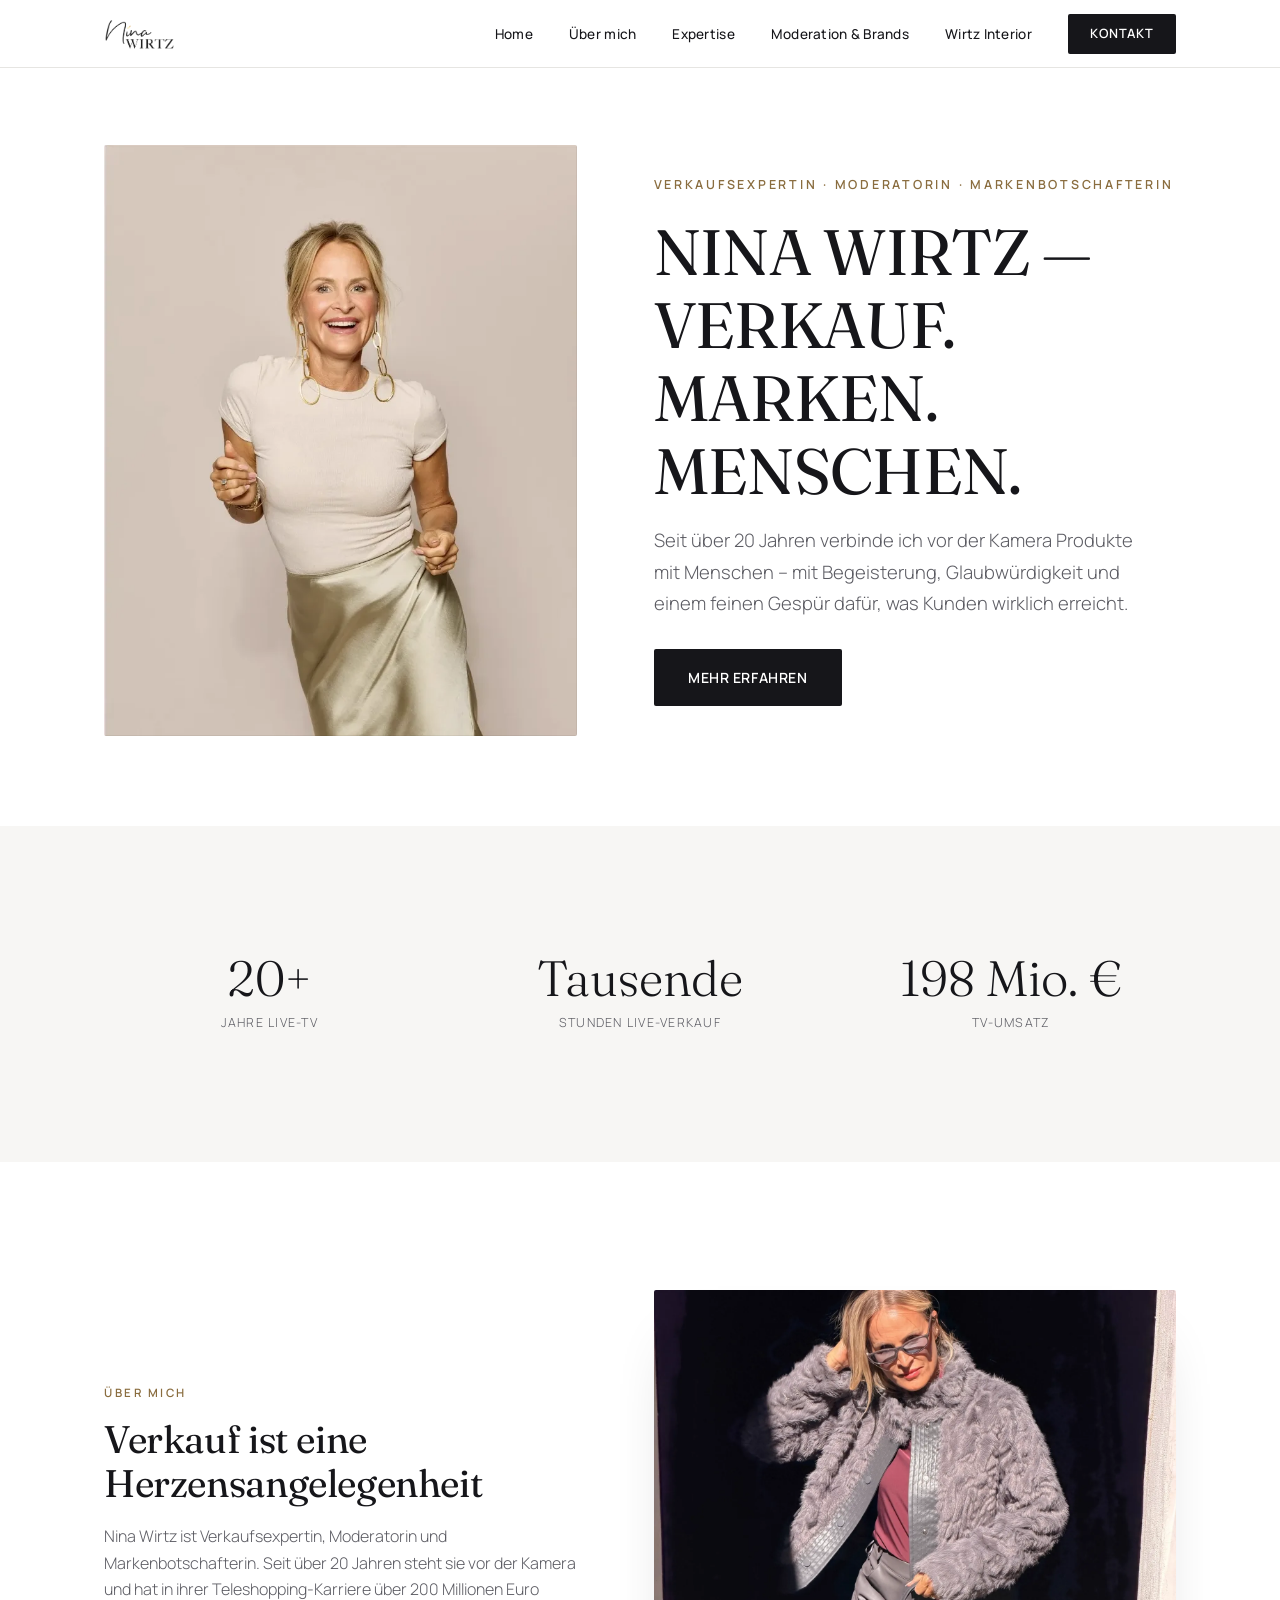
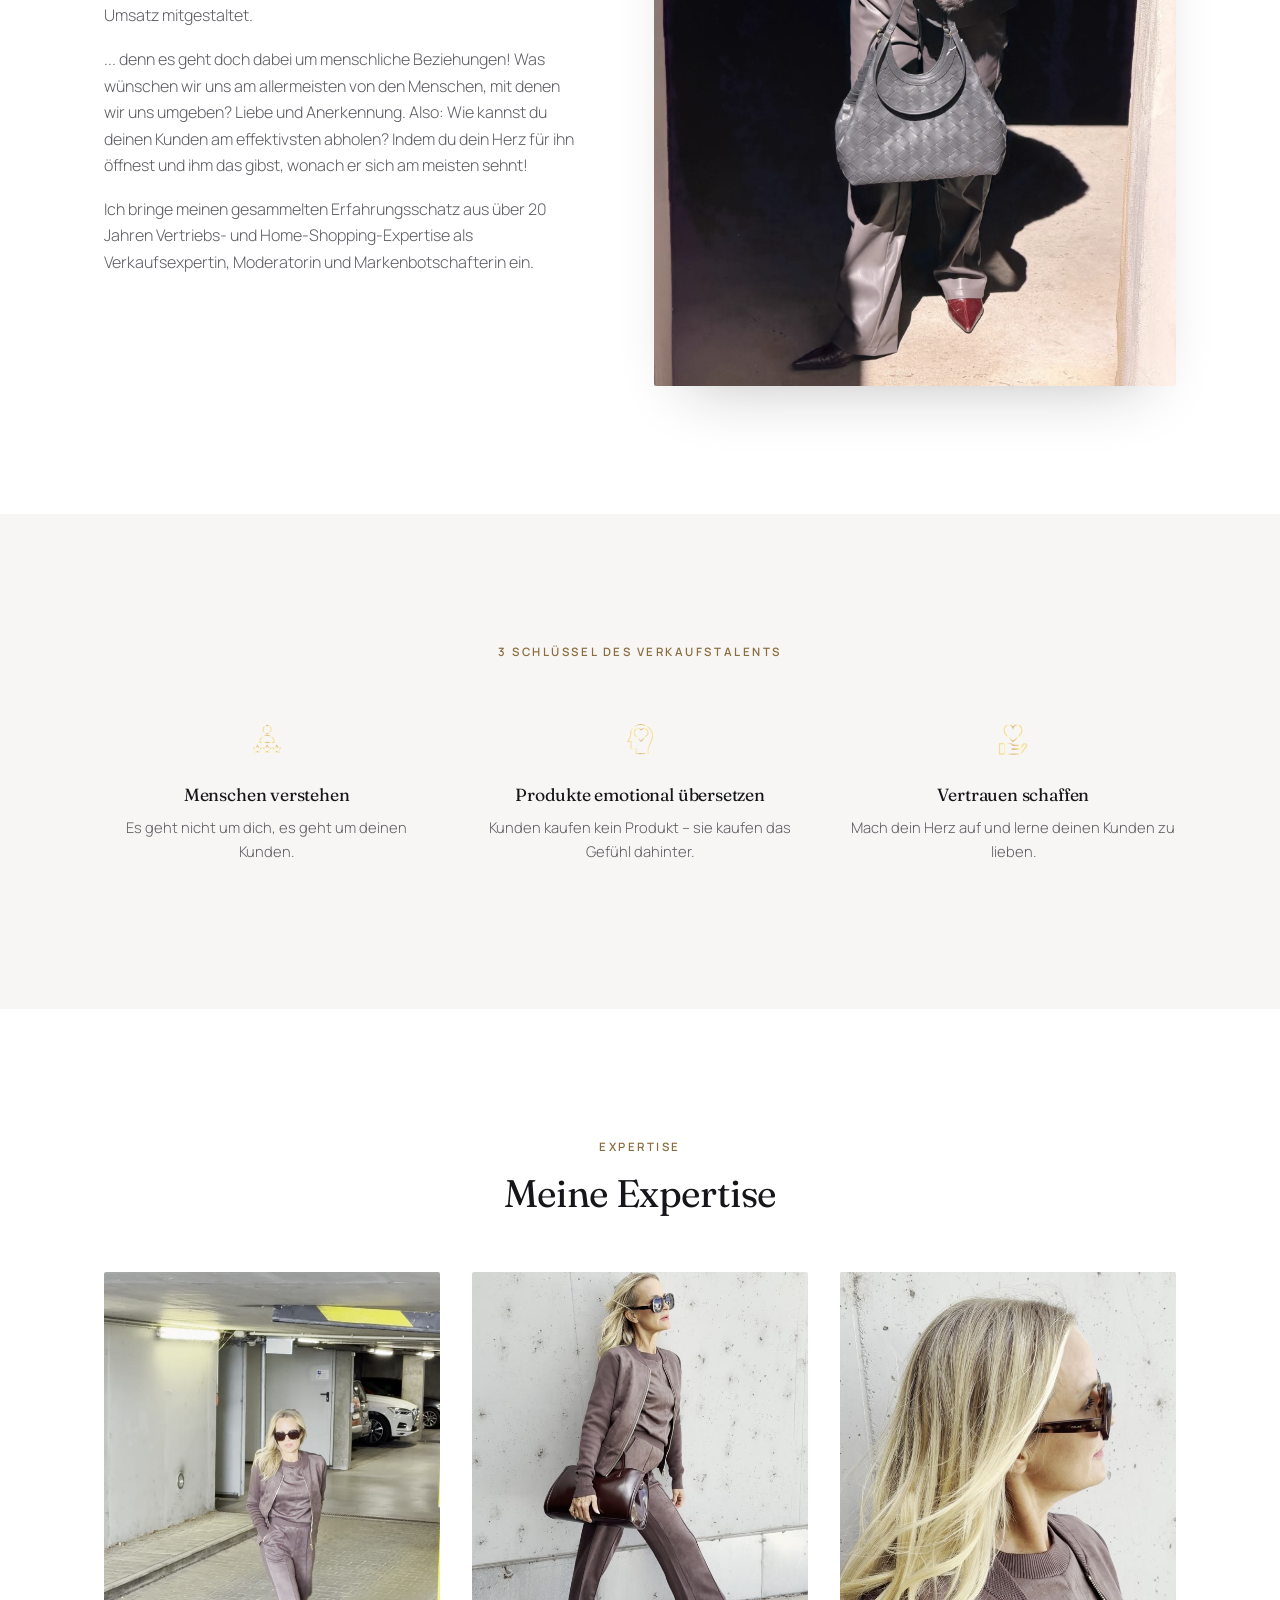
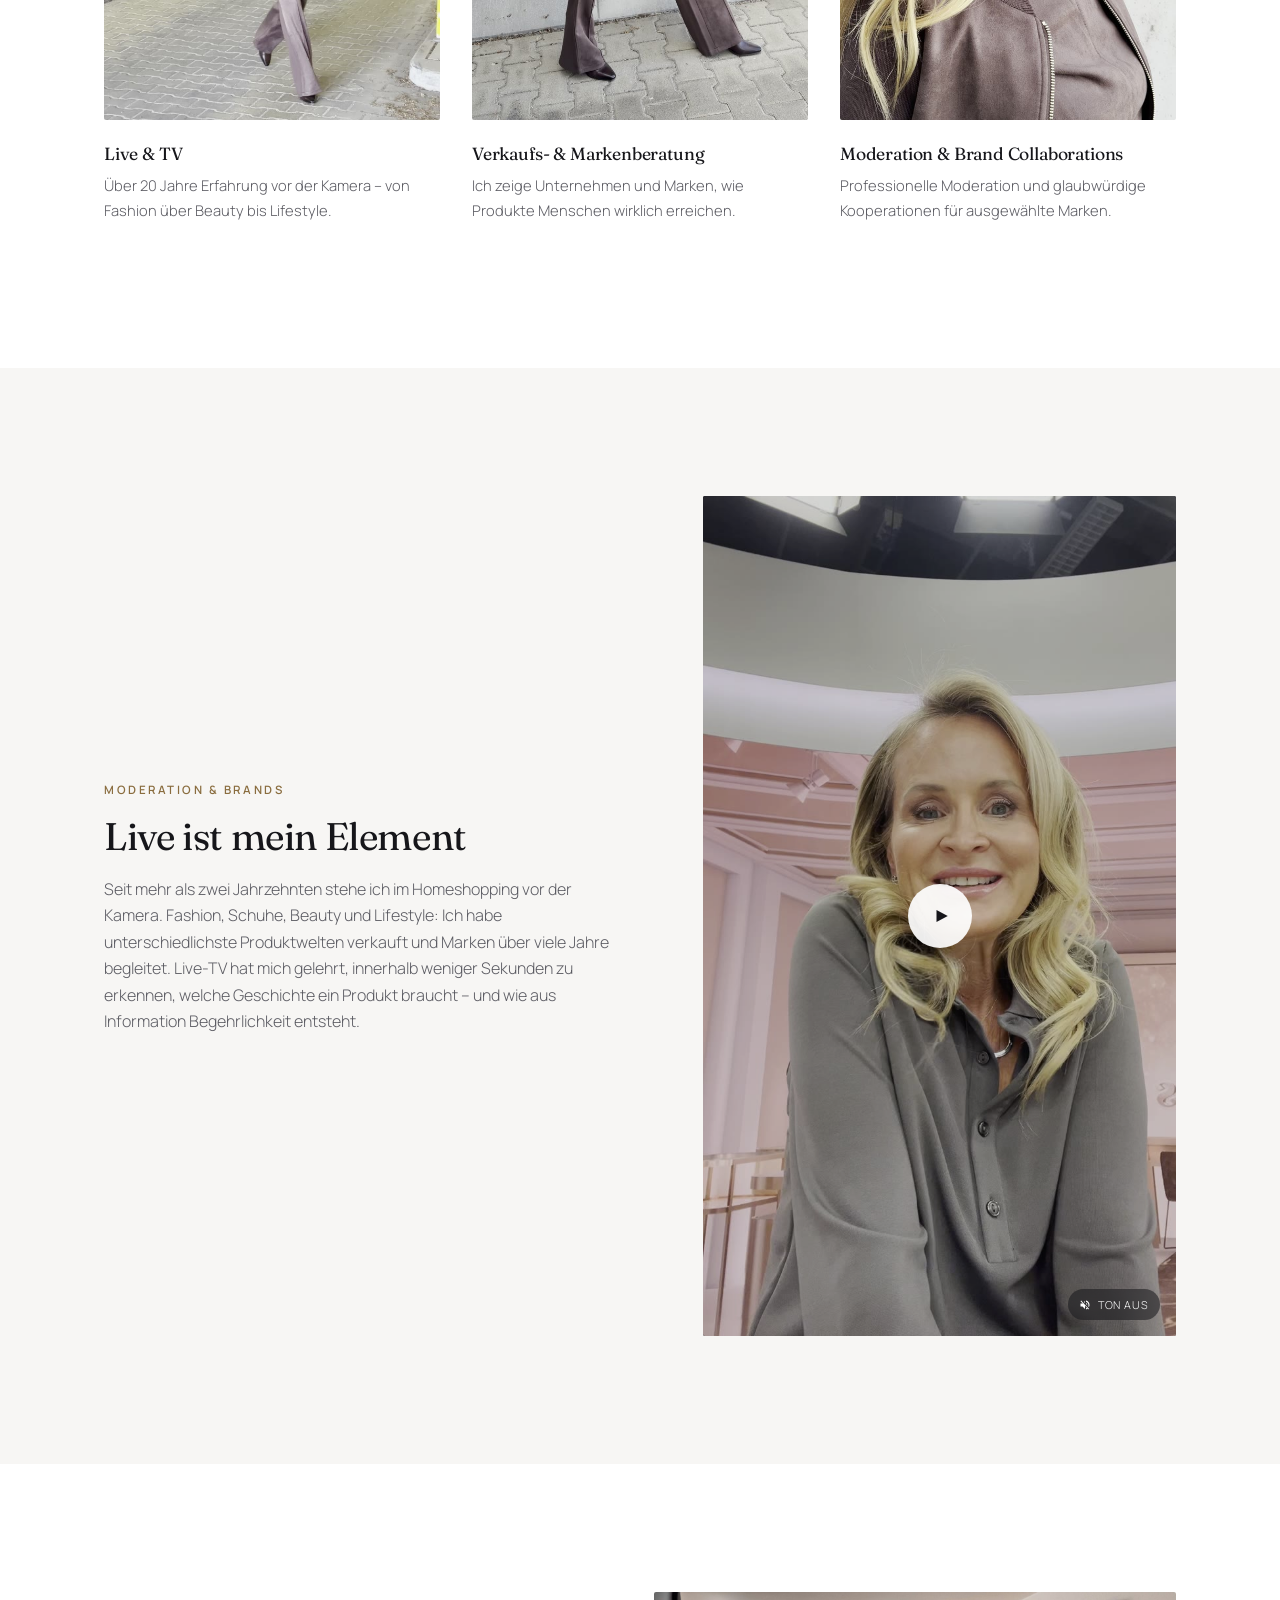
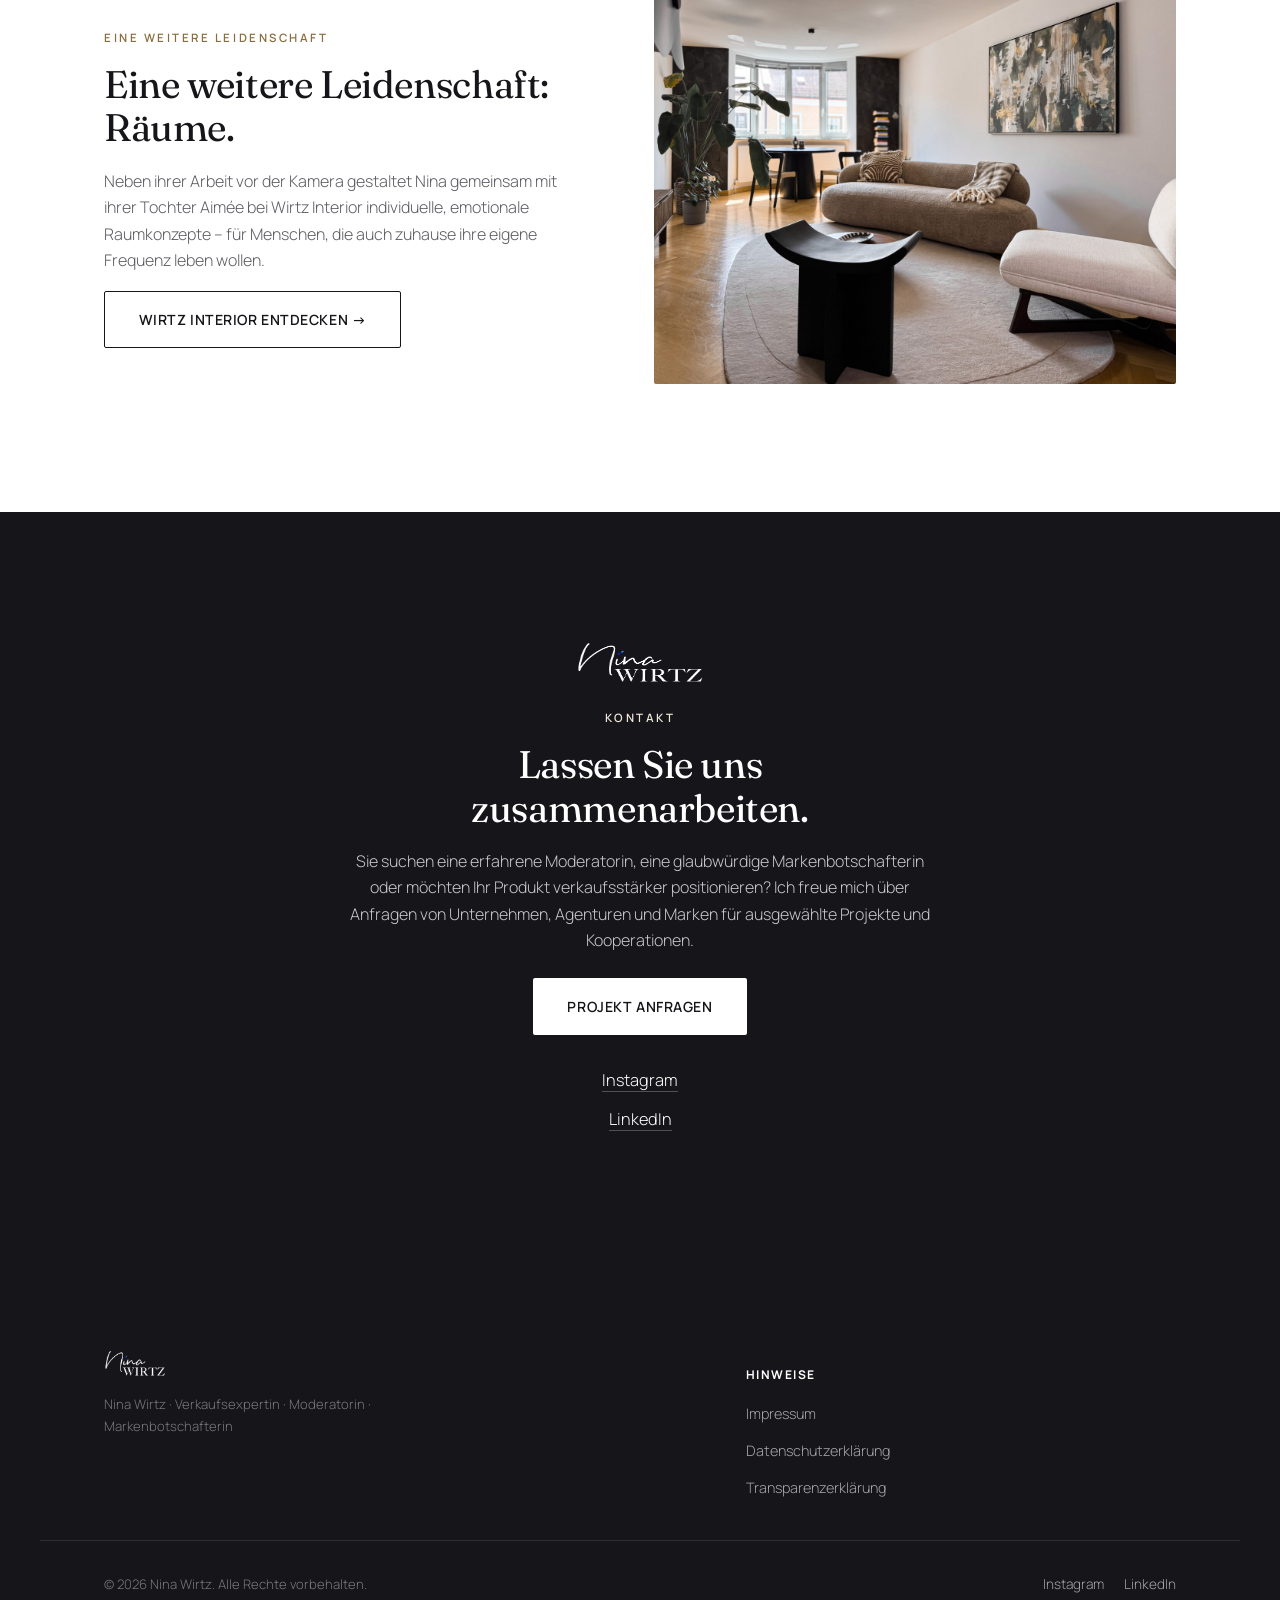
==== commit fdf67f7a: "Remove bag video-loop accent from Über mich photo Drop the small ambient video inset next to the edi" ====
--- a/index.html
+++ b/index.html
@@ -113,17 +113,10 @@
   <section class="section" id="ueber-mich">
     <div class="wrap two-col reverse">
       <div class="reveal">
-        <div class="photo-stack">
-          <picture>
-            <source srcset="assets/img/nina-editorial.webp" type="image/webp">
-            <img class="photo-stack-main" src="assets/img/nina-editorial.jpg" alt="Nina Wirtz">
-          </picture>
-          <div class="video-loop">
-            <video autoplay muted loop playsinline preload="none" poster="assets/img/nina-fashion-2-poster.jpg">
-              <source src="assets/video/nina-fashion-2.mp4" type="video/mp4">
-            </video>
-          </div>
-        </div>
+        <picture>
+          <source srcset="assets/img/nina-editorial.webp" type="image/webp">
+          <img class="photo-stack-main" src="assets/img/nina-editorial.jpg" alt="Nina Wirtz">
+        </picture>
       </div>
       <div class="reveal">
         <p class="kicker">Über mich</p>
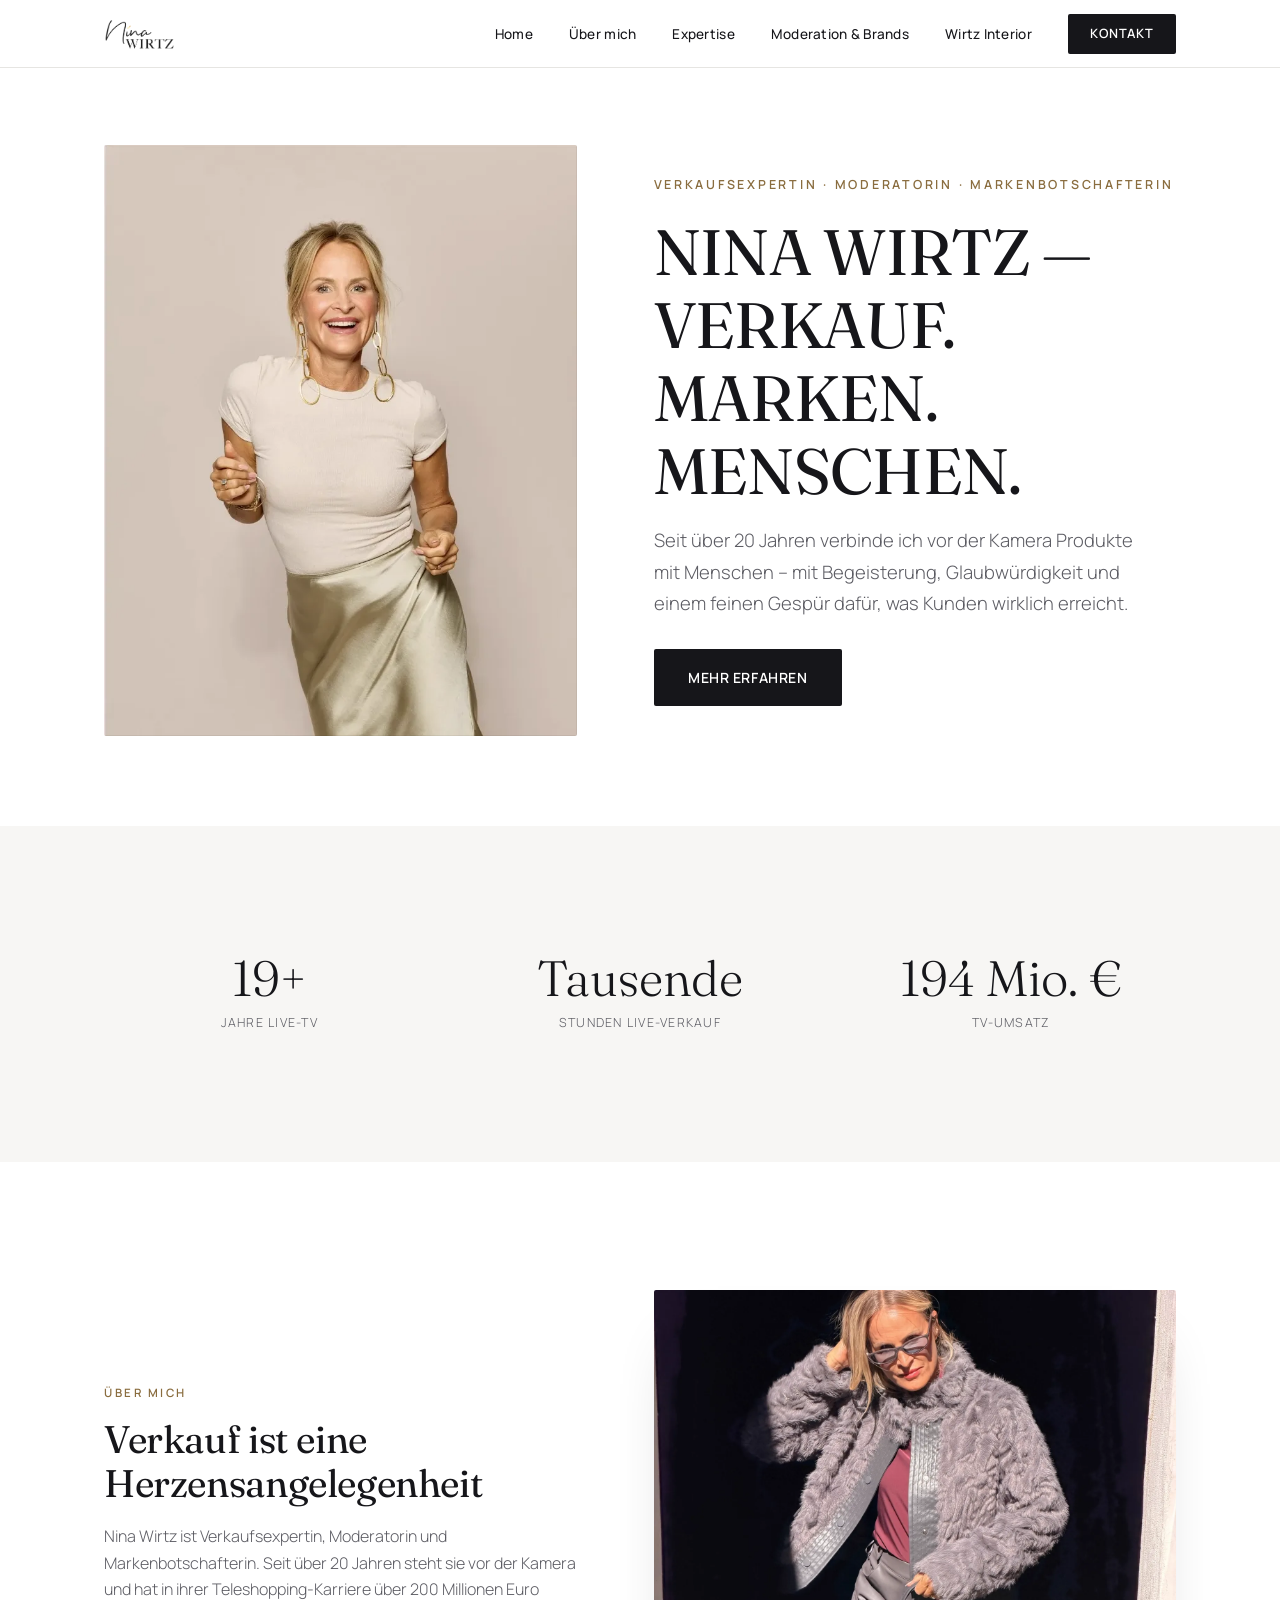
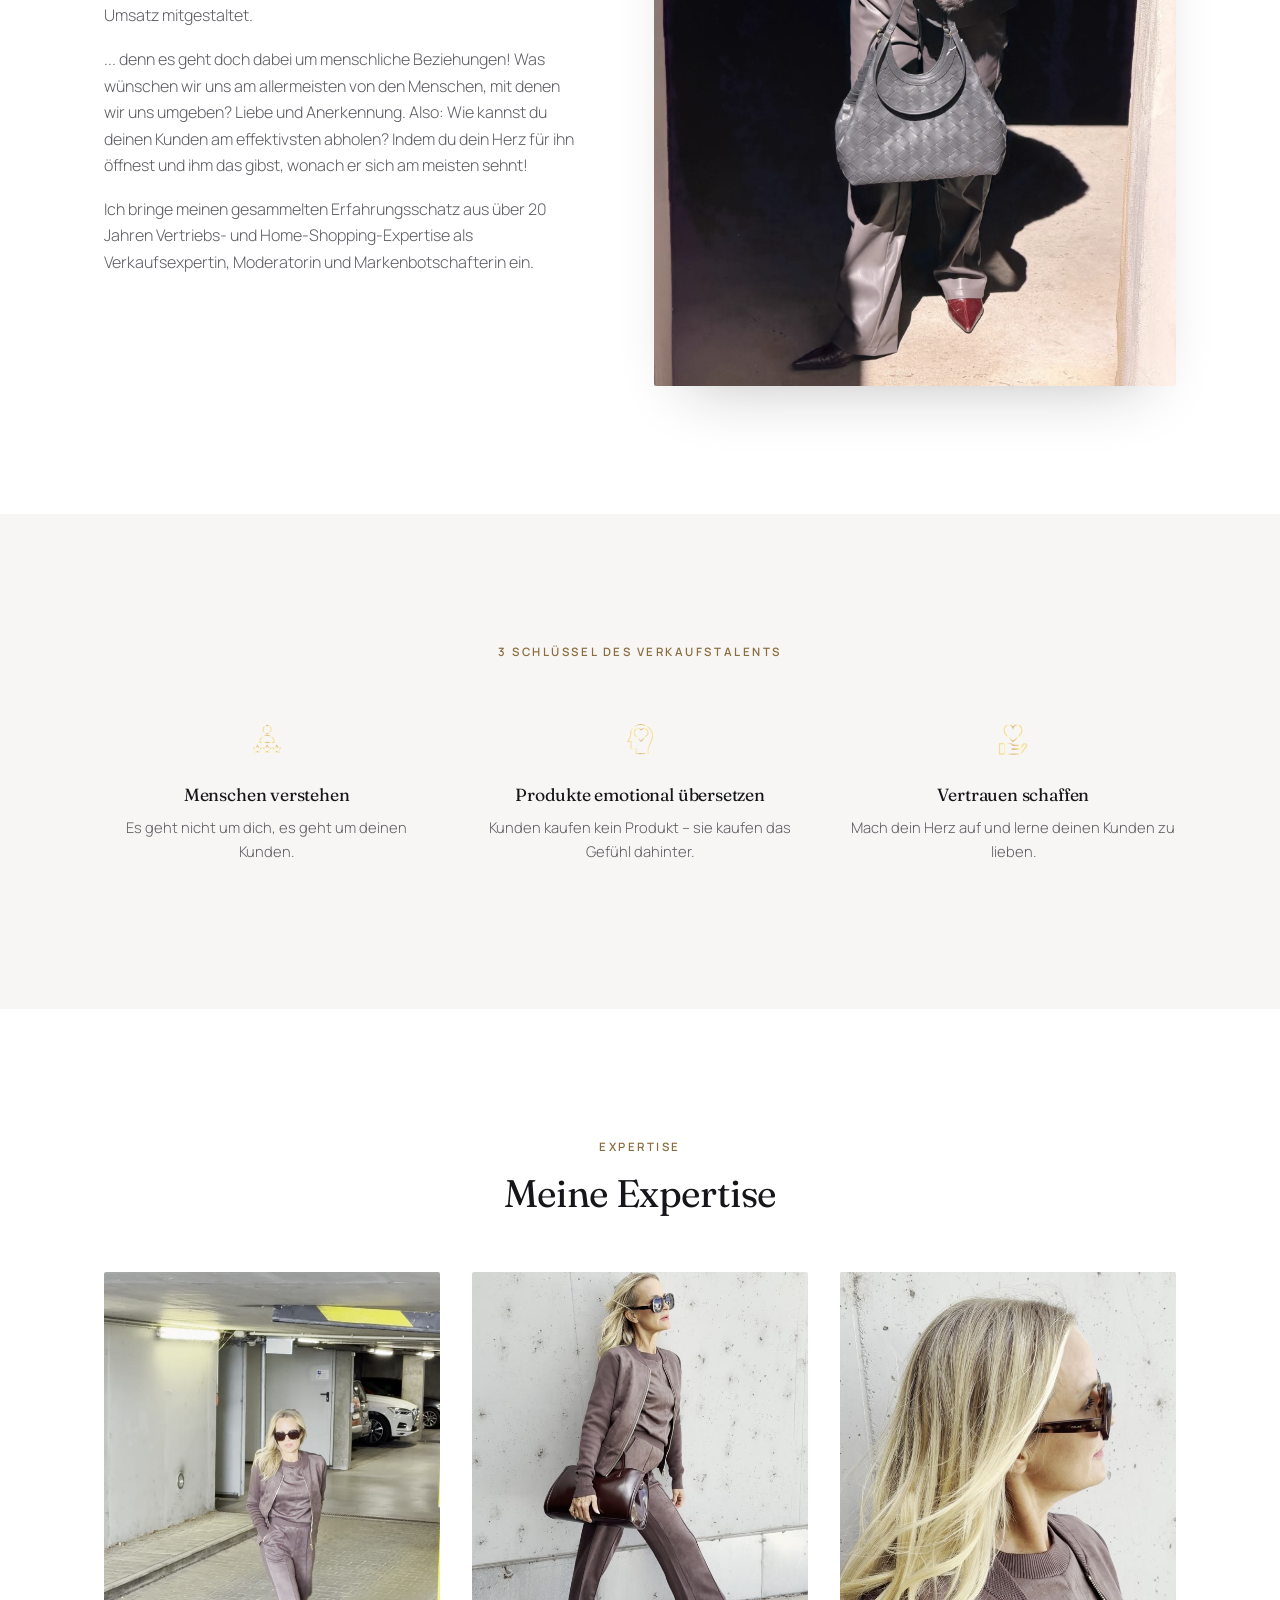
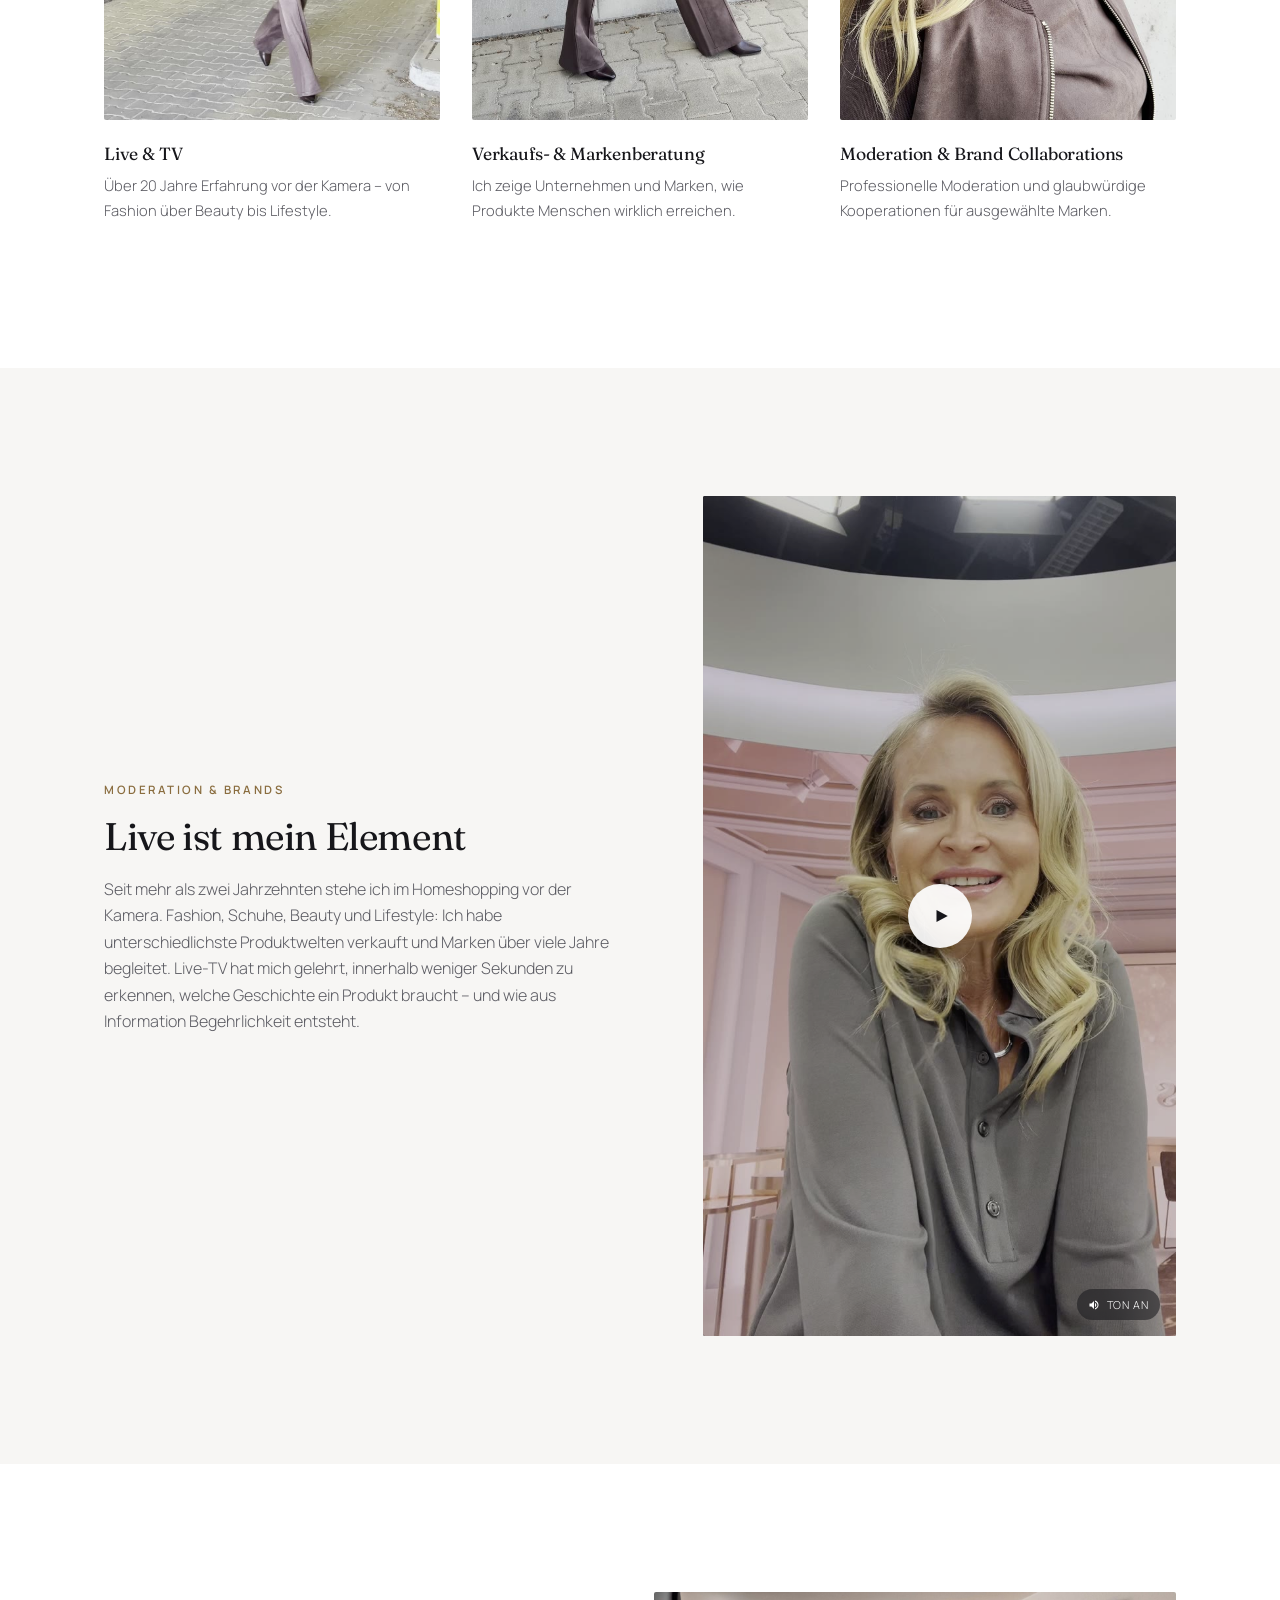
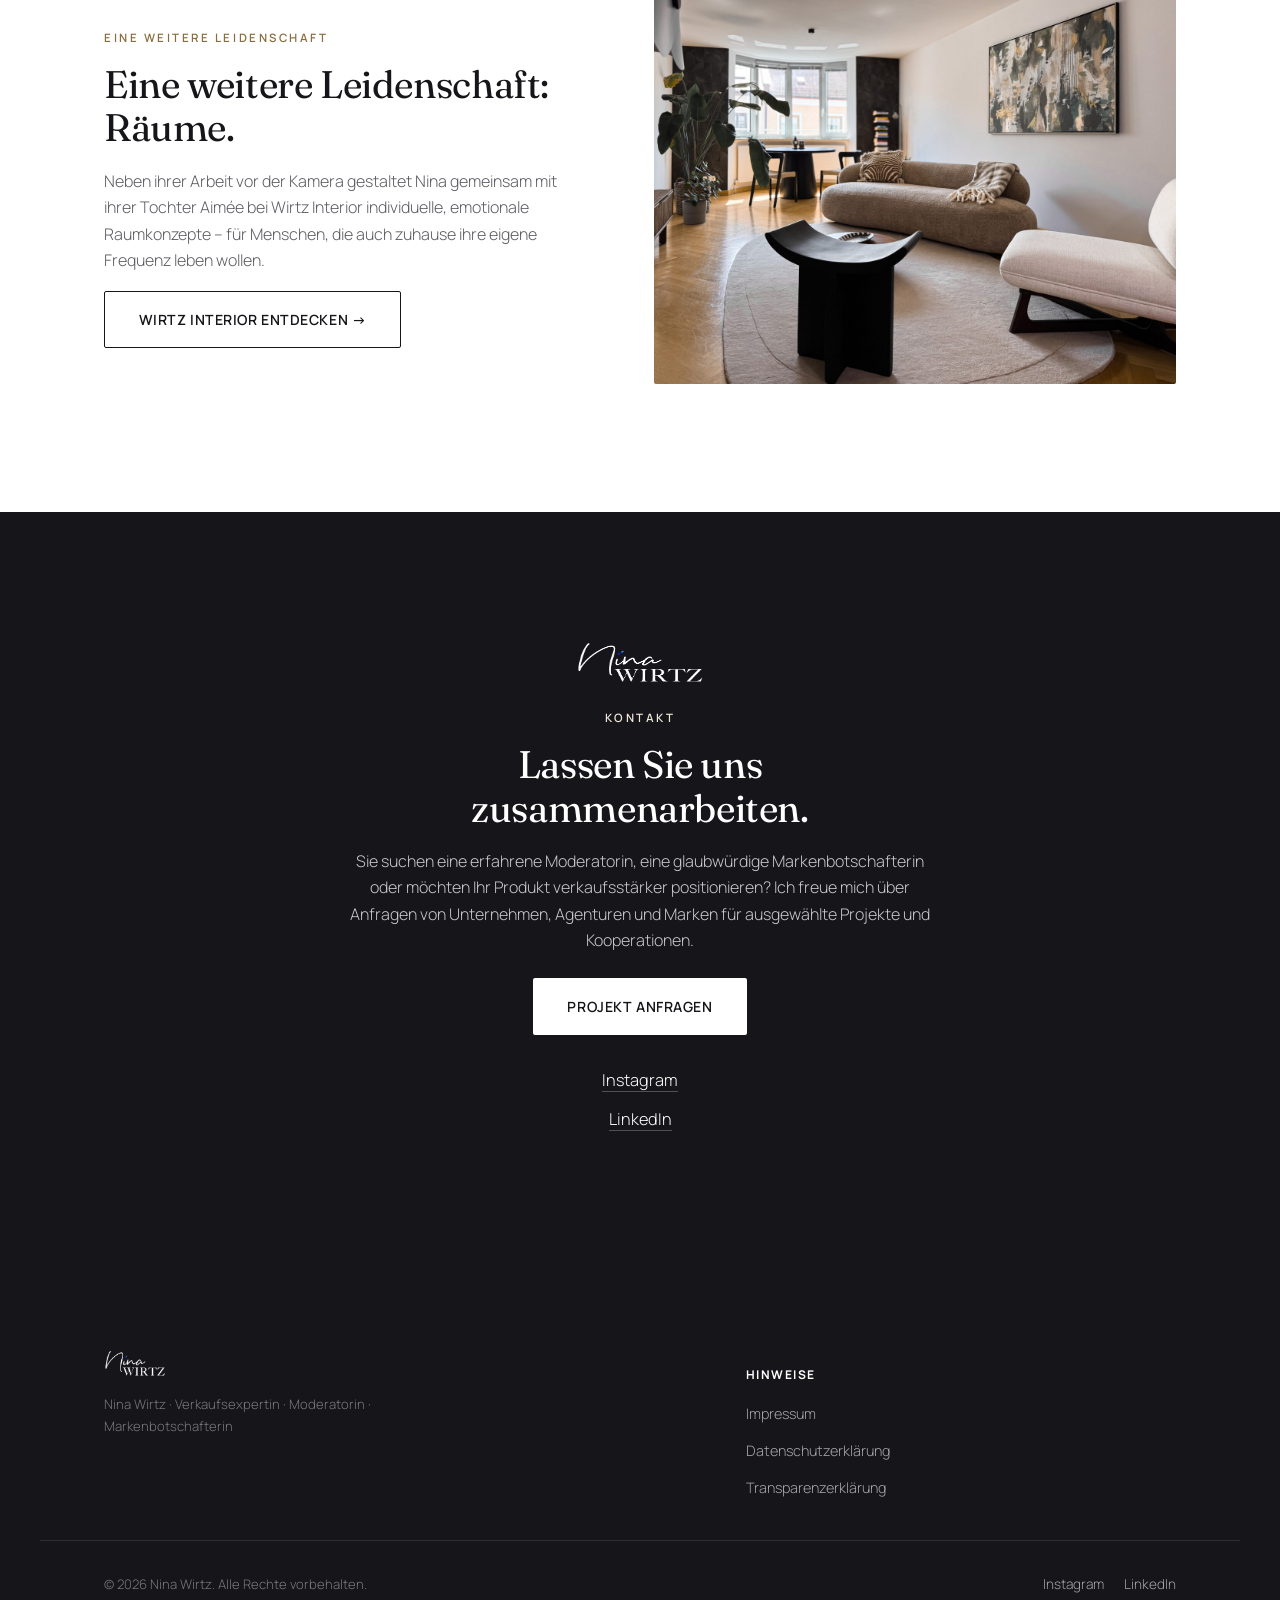
==== commit 4b0cc3c8: "Enable sound on intro video and stop after one playthrough Re-mux the original audio (loudness-norma" ====
--- a/index.html
+++ b/index.html
@@ -208,7 +208,7 @@
       <div class="reveal">
         <div class="video-gallery">
           <div class="video-frame" style="aspect-ratio:9/16">
-            <video playsinline muted loop preload="metadata" poster="assets/img/nina-intro-poster.jpg">
+            <video playsinline preload="metadata" poster="assets/img/nina-intro-poster.jpg">
               <source src="assets/video/nina-intro.webm" type="video/webm">
               <source src="assets/video/nina-intro.mp4" type="video/mp4">
             </video>
@@ -217,9 +217,9 @@
                 <svg viewBox="0 0 24 24"><path d="M6 4l15 8-15 8z"/></svg>
               </span>
             </div>
-            <span class="video-mute-badge">
-              <svg viewBox="0 0 24 24"><path d="M16.5 12c0-1.77-1.02-3.29-2.5-4.03v2.21l2.45 2.45c.03-.2.05-.42.05-.63zm2.5 0c0 .94-.2 1.82-.54 2.64l1.51 1.51C20.63 14.91 21 13.5 21 12c0-4.28-2.99-7.86-7-8.77v2.06c2.89.86 5 3.54 5 6.71zM4.27 3L3 4.27 7.73 9H3v6h4l5 5v-6.73l4.25 4.25c-.67.52-1.42.93-2.25 1.18v2.06a8.99 8.99 0 003.69-1.81L18.73 21 20 19.73l-9-9L4.27 3zM12 4L9.91 6.09 12 8.18V4z"/></svg>
-              Ton aus
+            <span class="video-sound-badge">
+              <svg viewBox="0 0 24 24"><path d="M3 9v6h4l5 5V4L7 9H3zm13.5 3c0-1.77-1.02-3.29-2.5-4.03v8.05c1.48-.73 2.5-2.25 2.5-4.02zM14 3.23v2.06c2.89.86 5 3.54 5 6.71s-2.11 5.85-5 6.71v2.06c4.01-.91 7-4.49 7-8.77s-2.99-7.86-7-8.77z"/></svg>
+              Ton an
             </span>
           </div>
         </div>
--- a/assets/css/style-v2.css
+++ b/assets/css/style-v2.css
@@ -316,7 +316,7 @@
 .video-frame .video-play-btn svg{ width: 18px; height: 18px; margin-left: 3px; fill: var(--color-ink); }
 .video-frame:hover .video-play-btn{ transform: scale(1.06); background: #fff; }
 .video-frame.is-playing .video-play{ opacity: 0; pointer-events: none; }
-.video-frame .video-mute-badge{
+.video-frame .video-sound-badge{
   position: absolute; bottom: 1rem; right: 1rem;
   display: flex; align-items: center; gap: .4rem;
   background: rgba(22,22,26,.55); color: #fff;
@@ -324,7 +324,7 @@
   padding: .4rem .7rem; border-radius: 999px;
   backdrop-filter: blur(6px);
 }
-.video-frame .video-mute-badge svg{ width: 12px; height: 12px; fill: #fff; }
+.video-frame .video-sound-badge svg{ width: 12px; height: 12px; fill: #fff; }
 
 /* ---------- Kontakt ---------- */
 .kontakt{ background: var(--color-ink); color: #fff; }
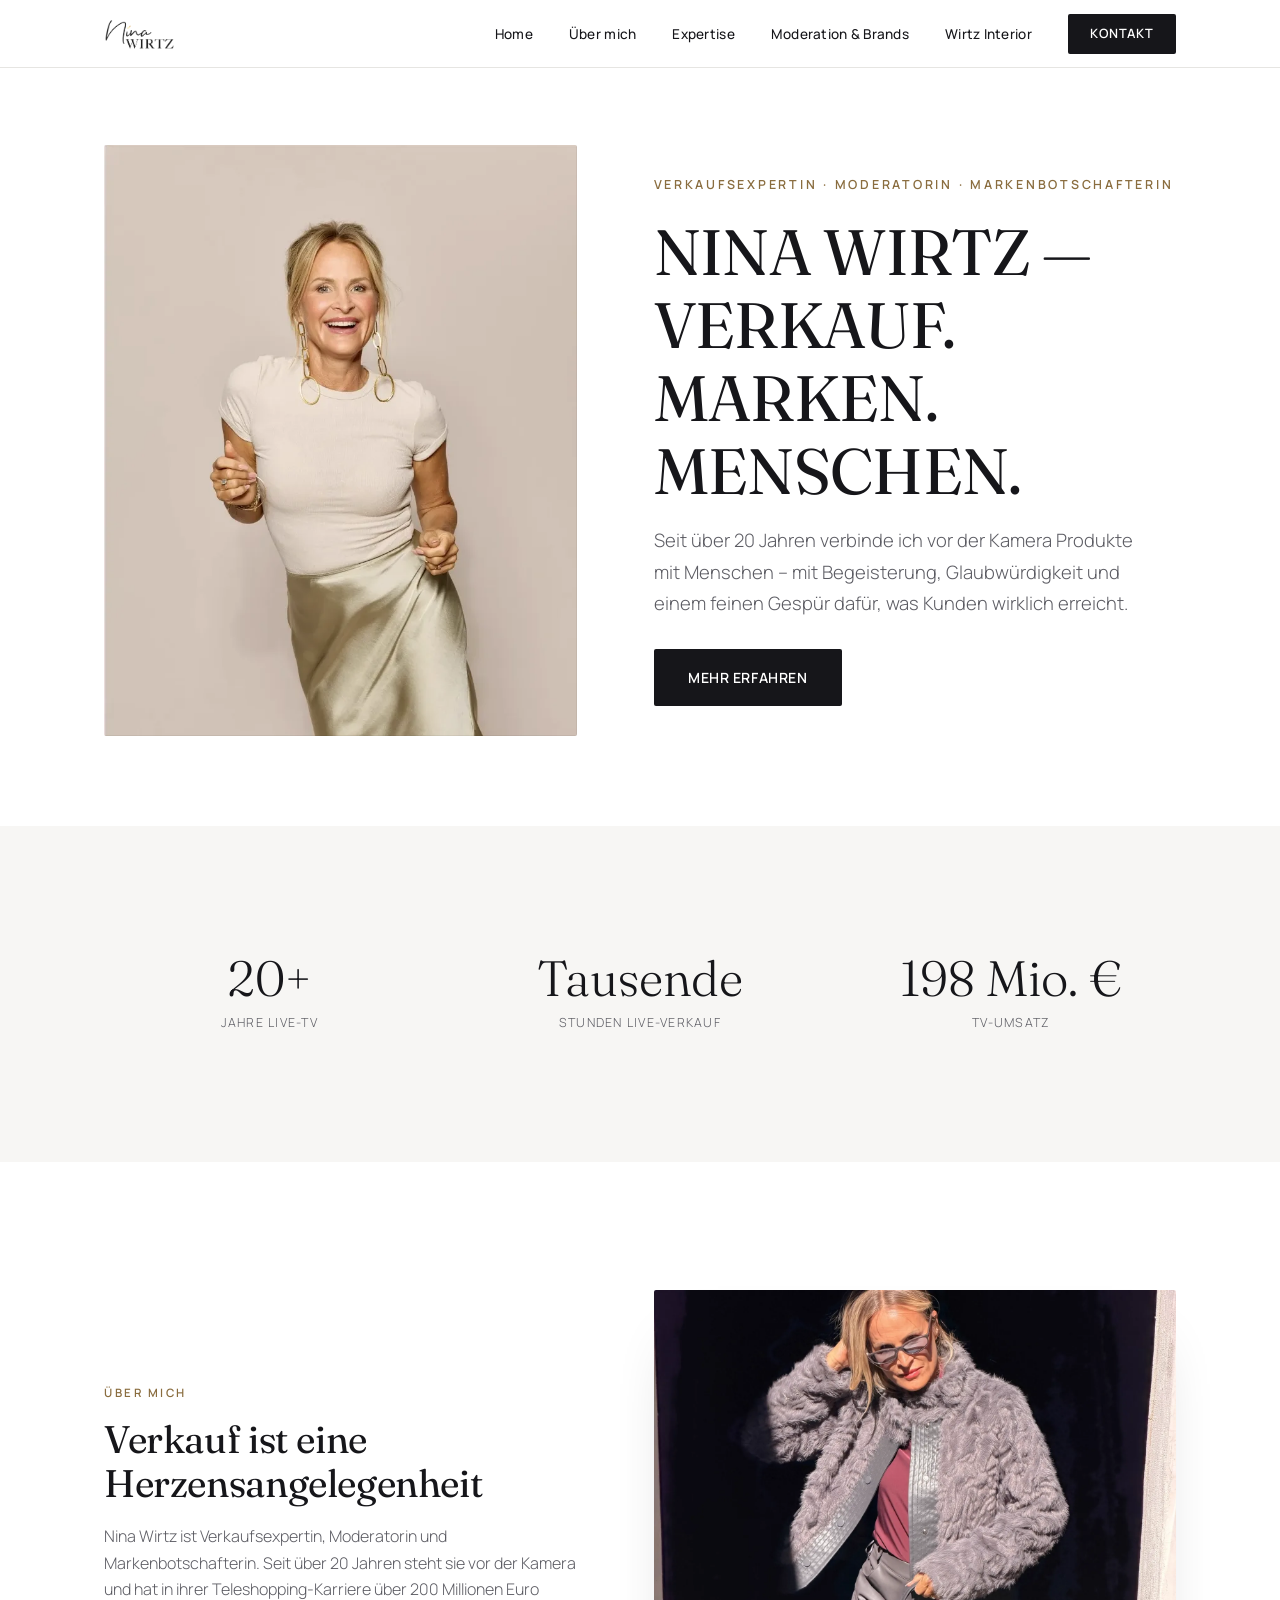
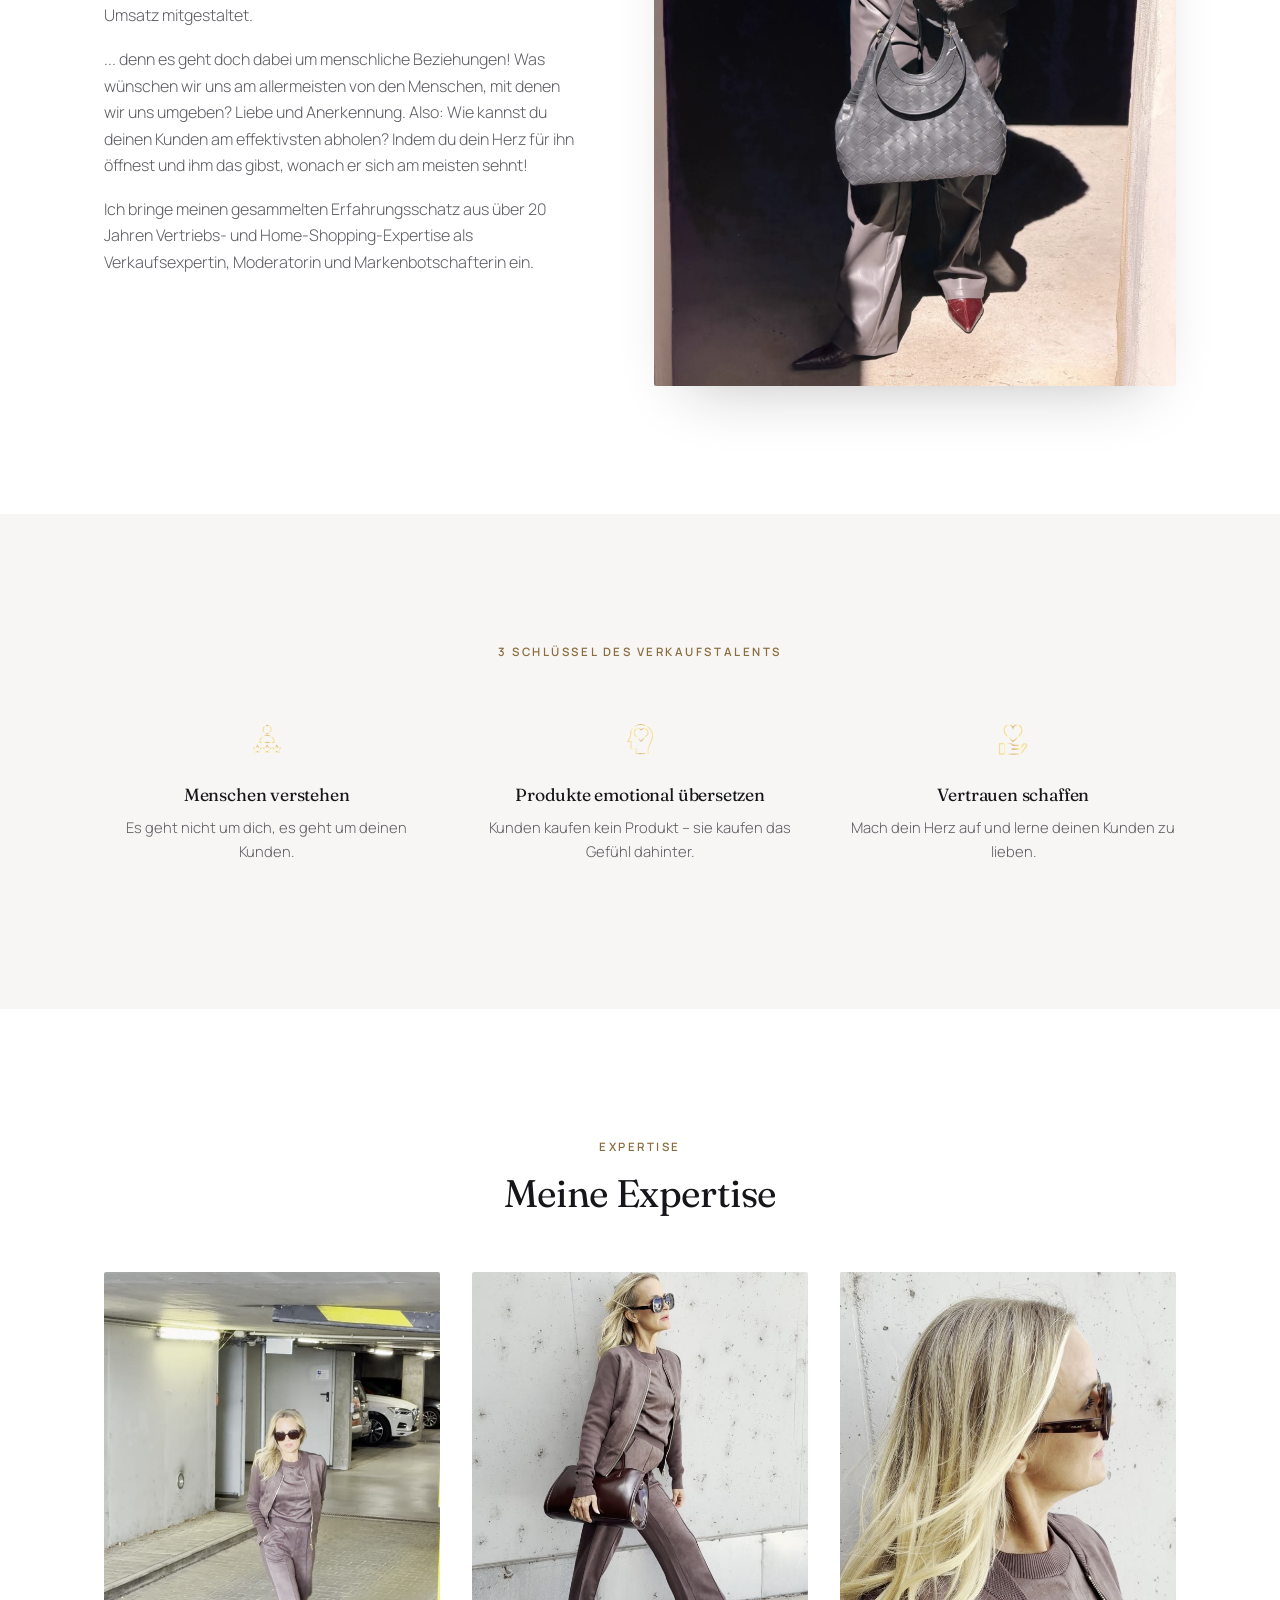
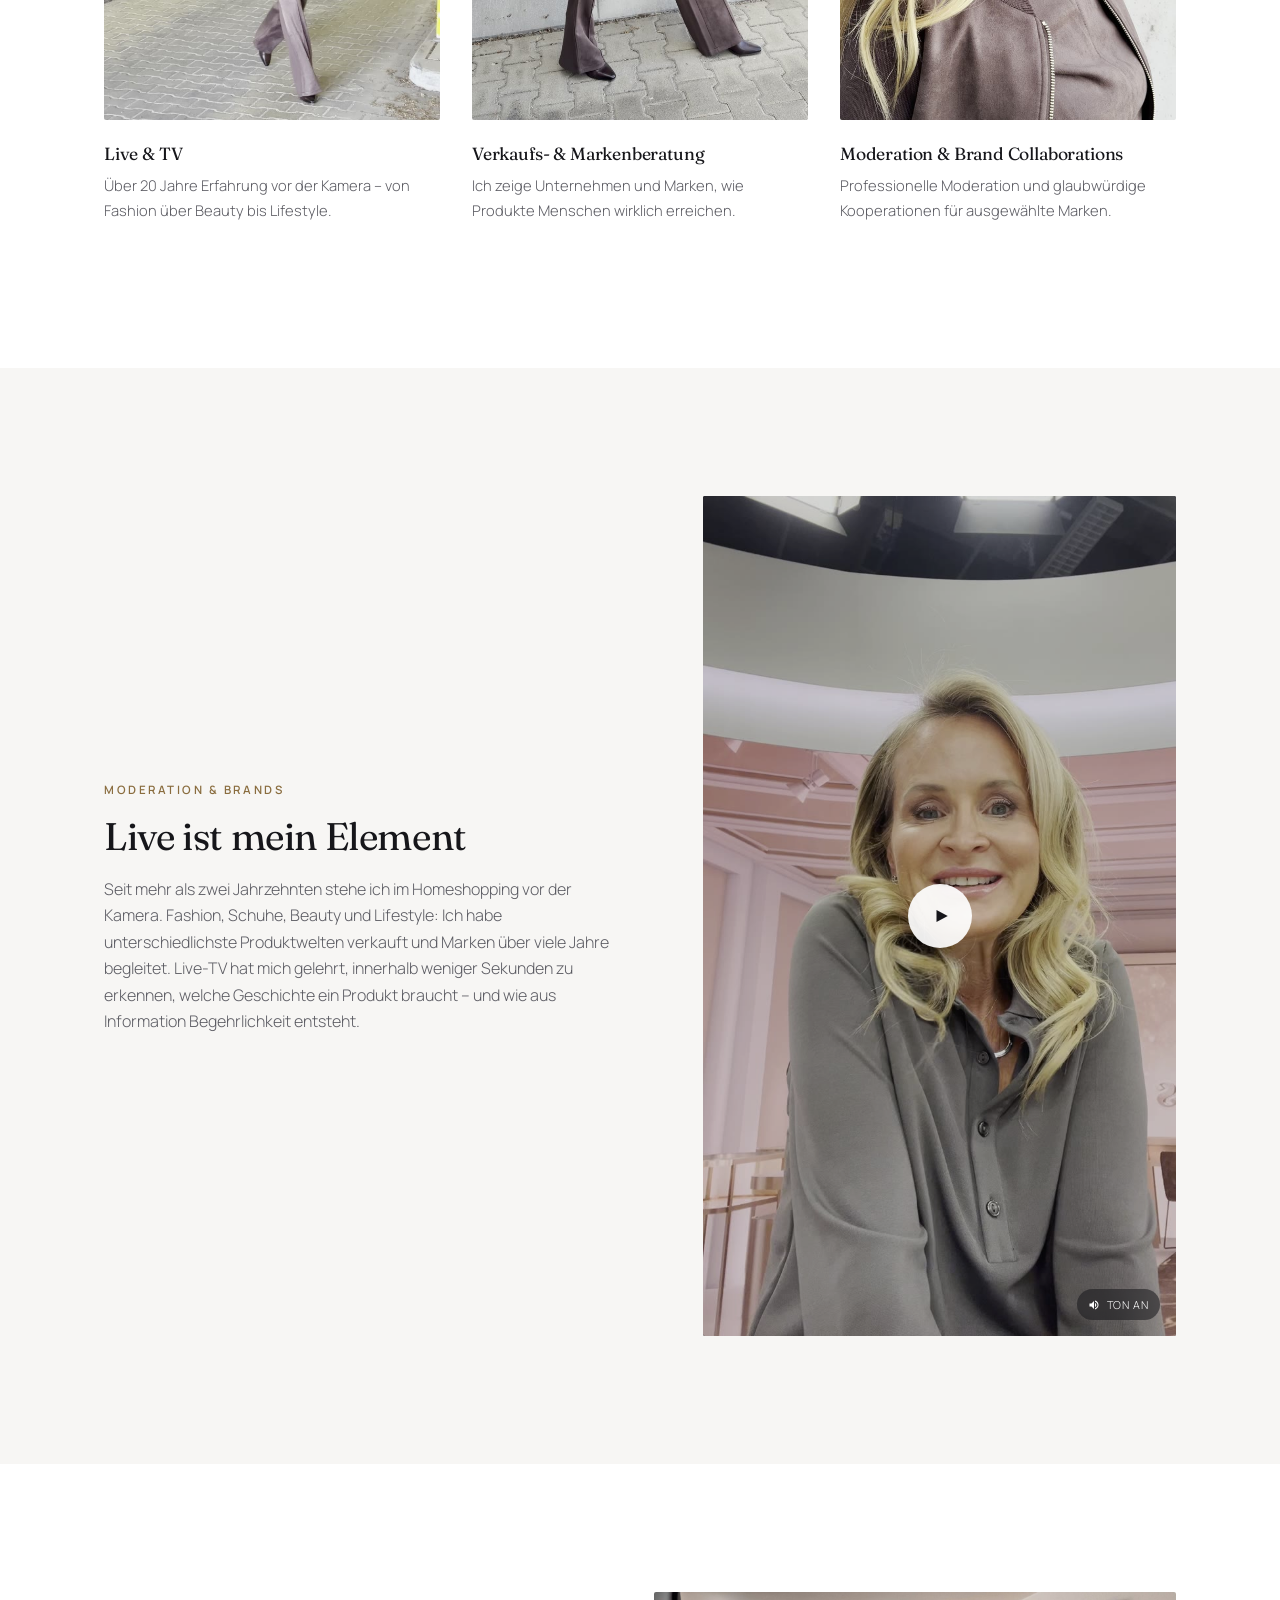
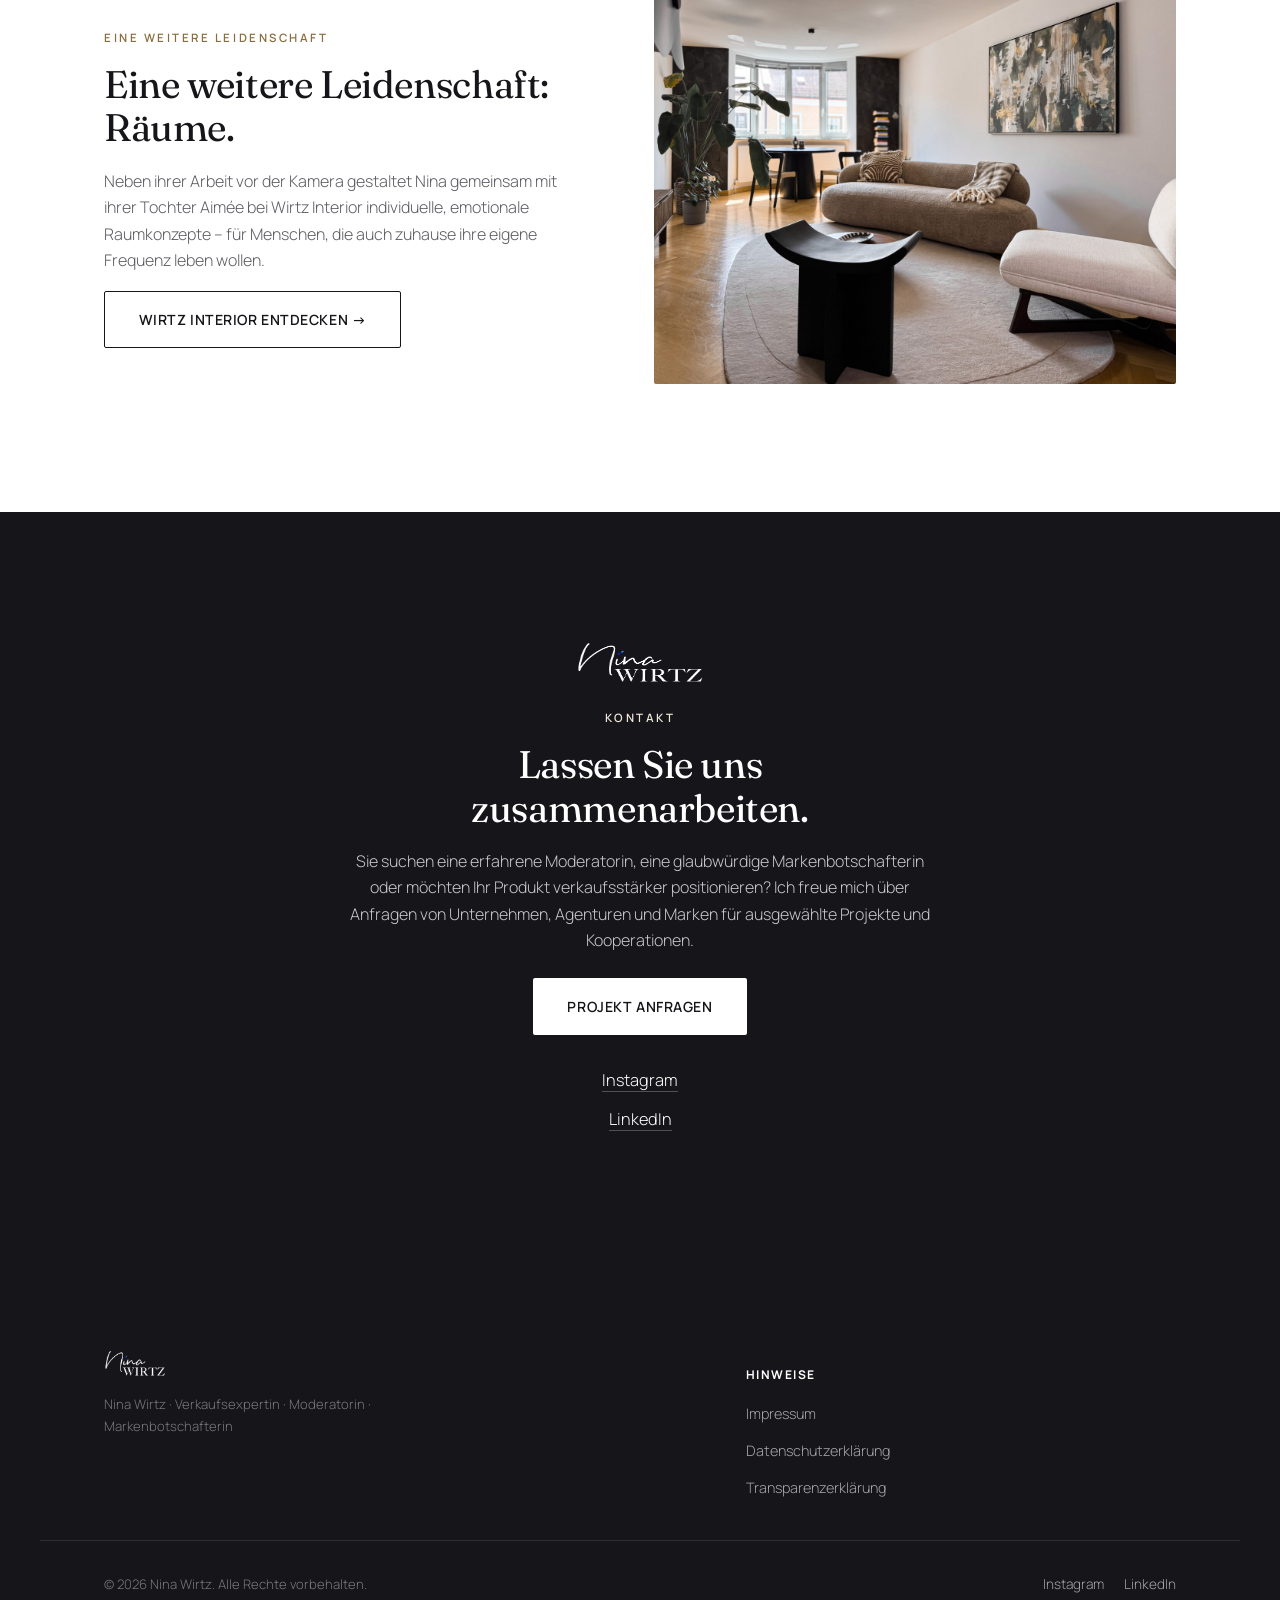
==== commit 77ff9d45: "Cache-bust CSS, JS and intro video so the sound version loads netlify.toml serves /assets/* as immut" ====
--- a/index.html
+++ b/index.html
@@ -21,7 +21,7 @@
 <link rel="preconnect" href="https://fonts.googleapis.com">
 <link rel="preconnect" href="https://fonts.gstatic.com" crossorigin>
 <link href="https://fonts.googleapis.com/css2?family=Fraunces:opsz,wght@9..144,300;9..144,400;9..144,500&family=Manrope:wght@300;400;500;600;700&display=swap" rel="stylesheet">
-<link rel="stylesheet" href="assets/css/style-v2.css">
+<link rel="stylesheet" href="assets/css/style-v2.css?v=2">
 
 <script type="application/ld+json">
 {
@@ -209,8 +209,8 @@
         <div class="video-gallery">
           <div class="video-frame" style="aspect-ratio:9/16">
             <video playsinline preload="metadata" poster="assets/img/nina-intro-poster.jpg">
-              <source src="assets/video/nina-intro.webm" type="video/webm">
-              <source src="assets/video/nina-intro.mp4" type="video/mp4">
+              <source src="assets/video/nina-intro.webm?v=2" type="video/webm">
+              <source src="assets/video/nina-intro.mp4?v=2" type="video/mp4">
             </video>
             <div class="video-play">
               <span class="video-play-btn" aria-hidden="true">
@@ -287,6 +287,6 @@
   </div>
 </footer>
 
-<script src="assets/js/script-v2.js"></script>
+<script src="assets/js/script-v2.js?v=2"></script>
 </body>
 </html>
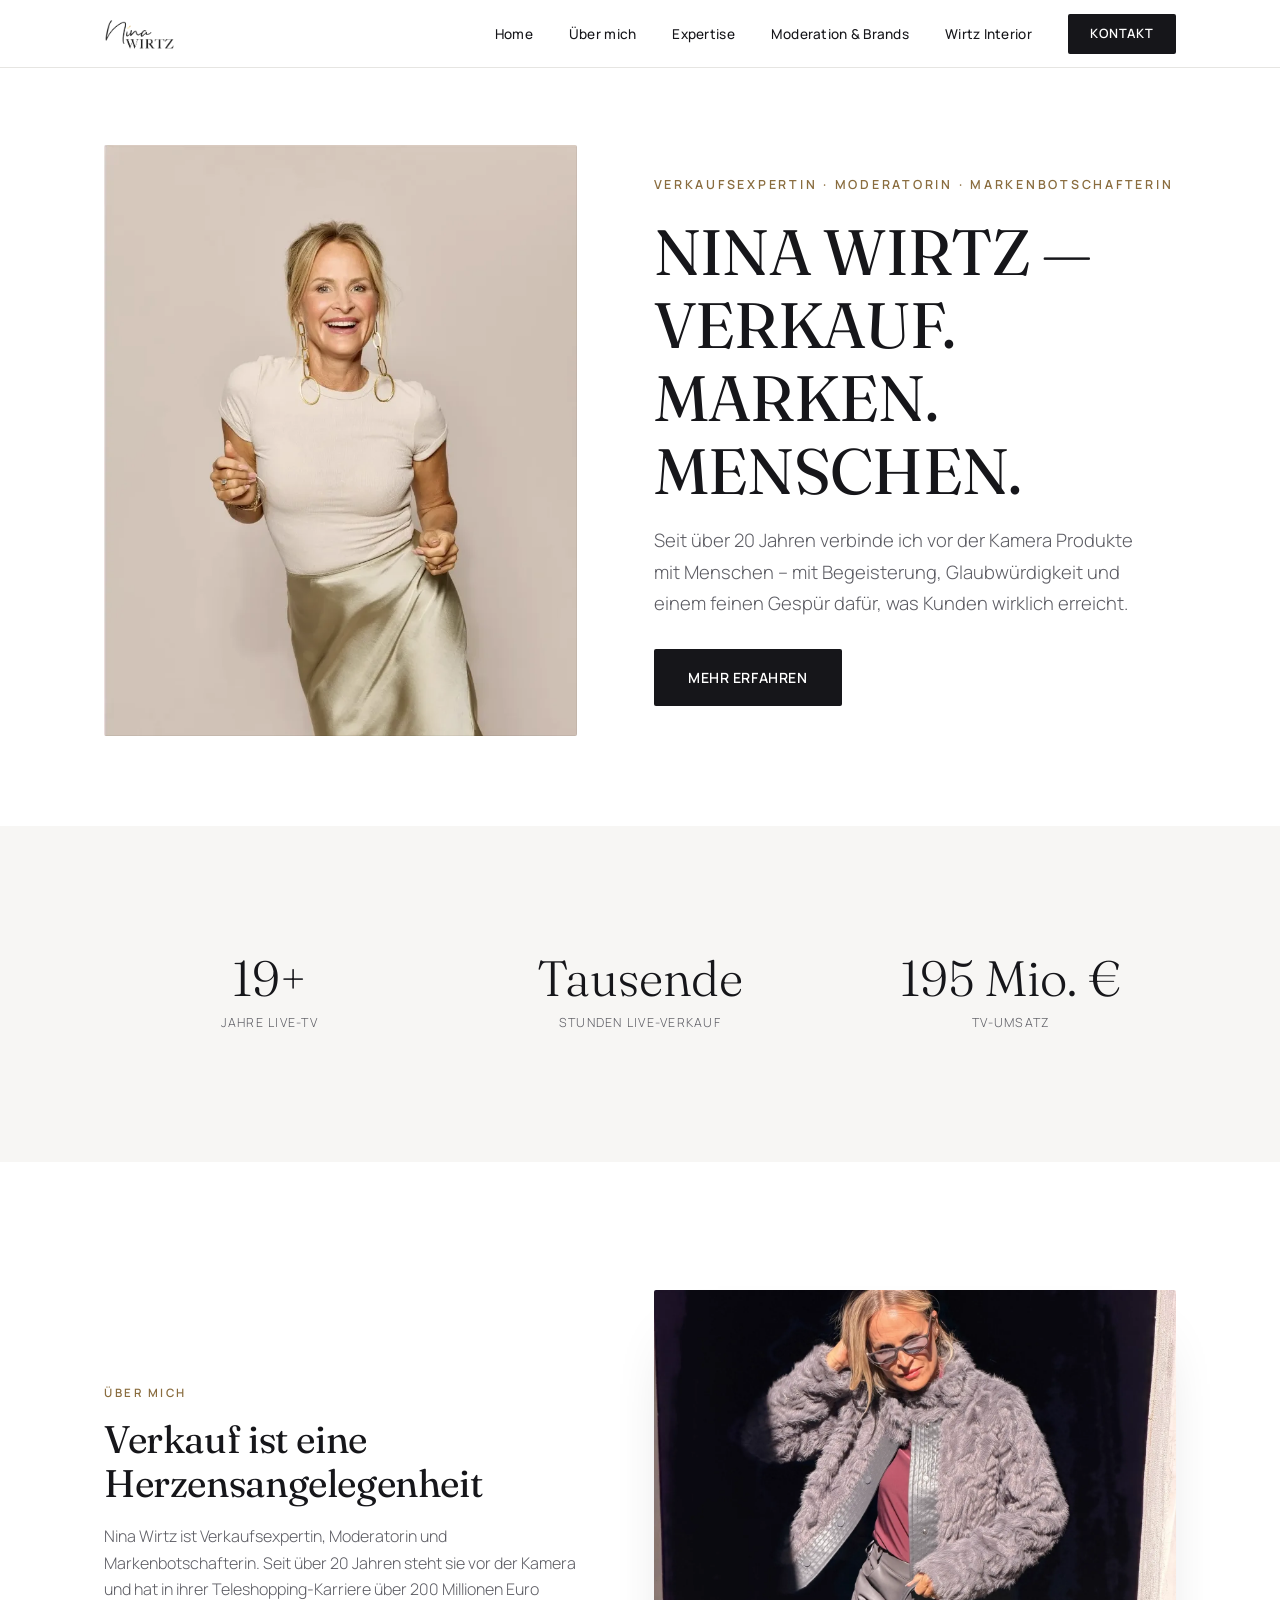
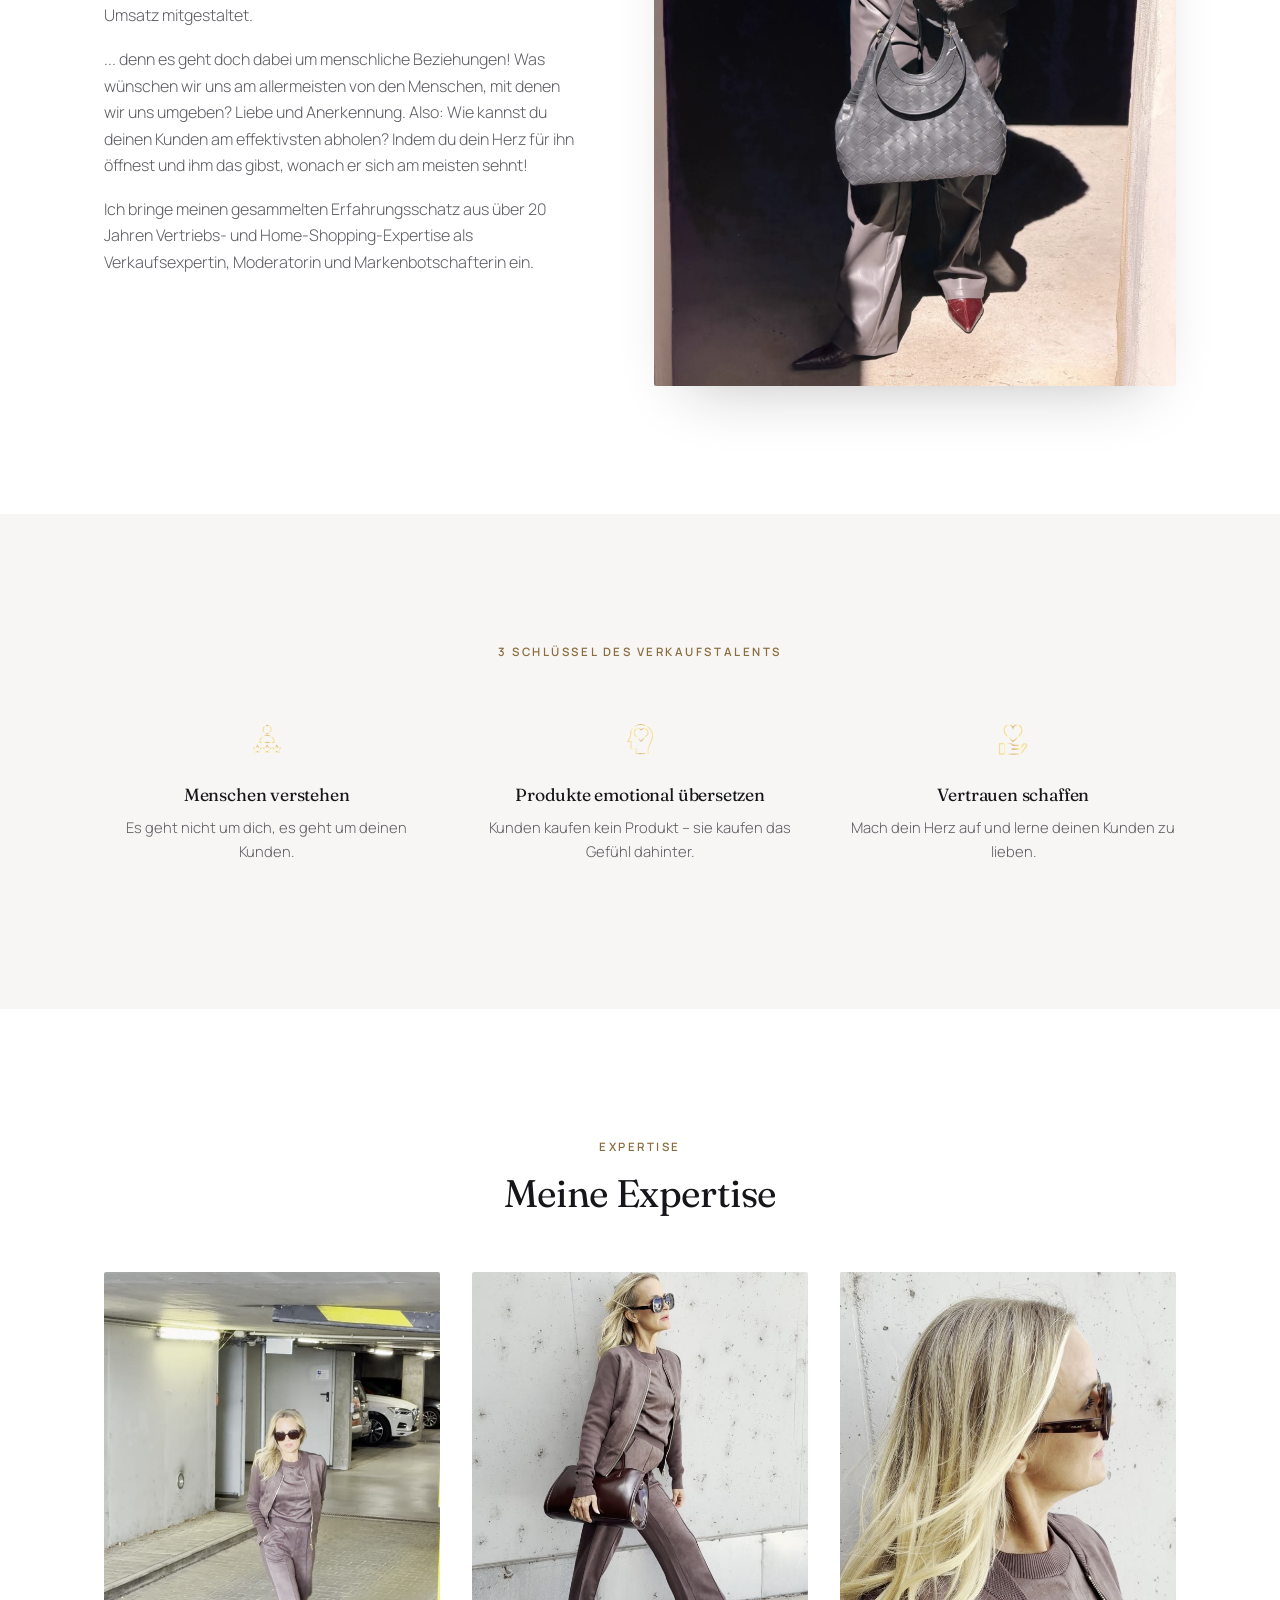
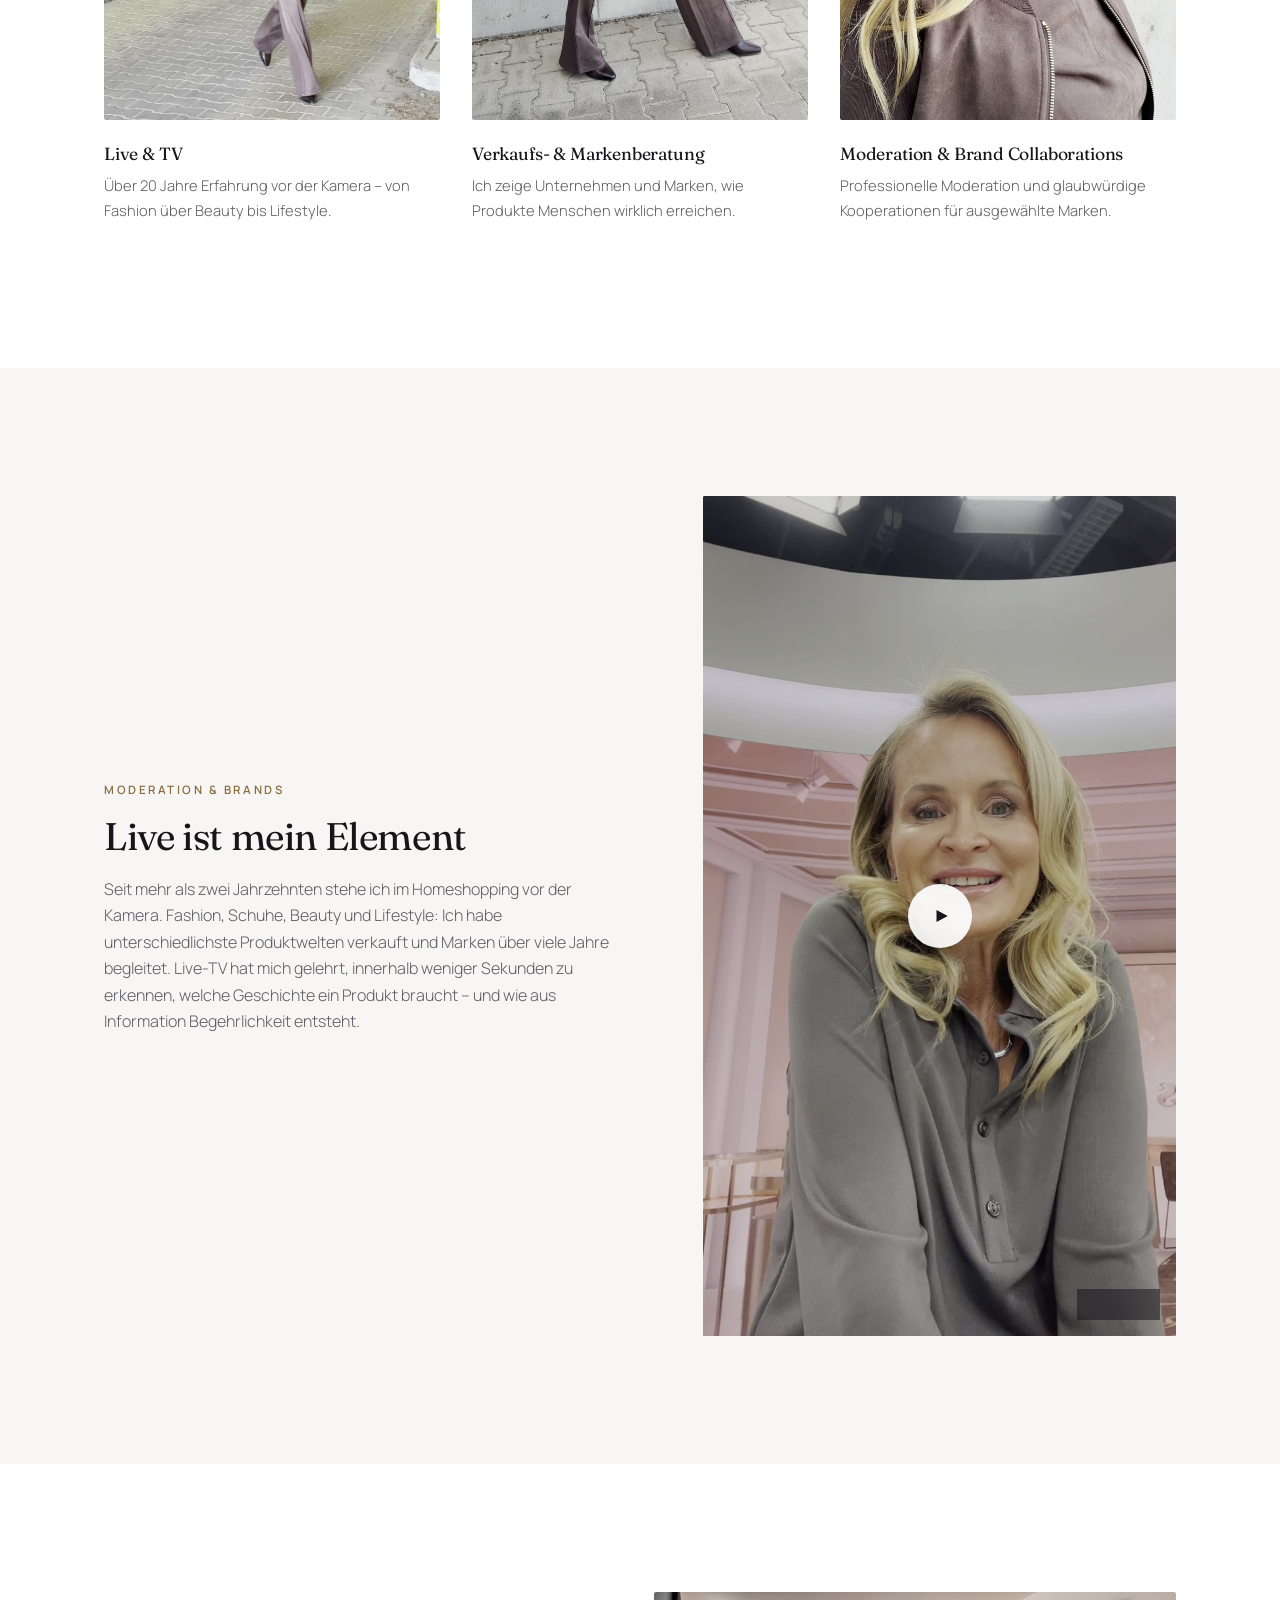
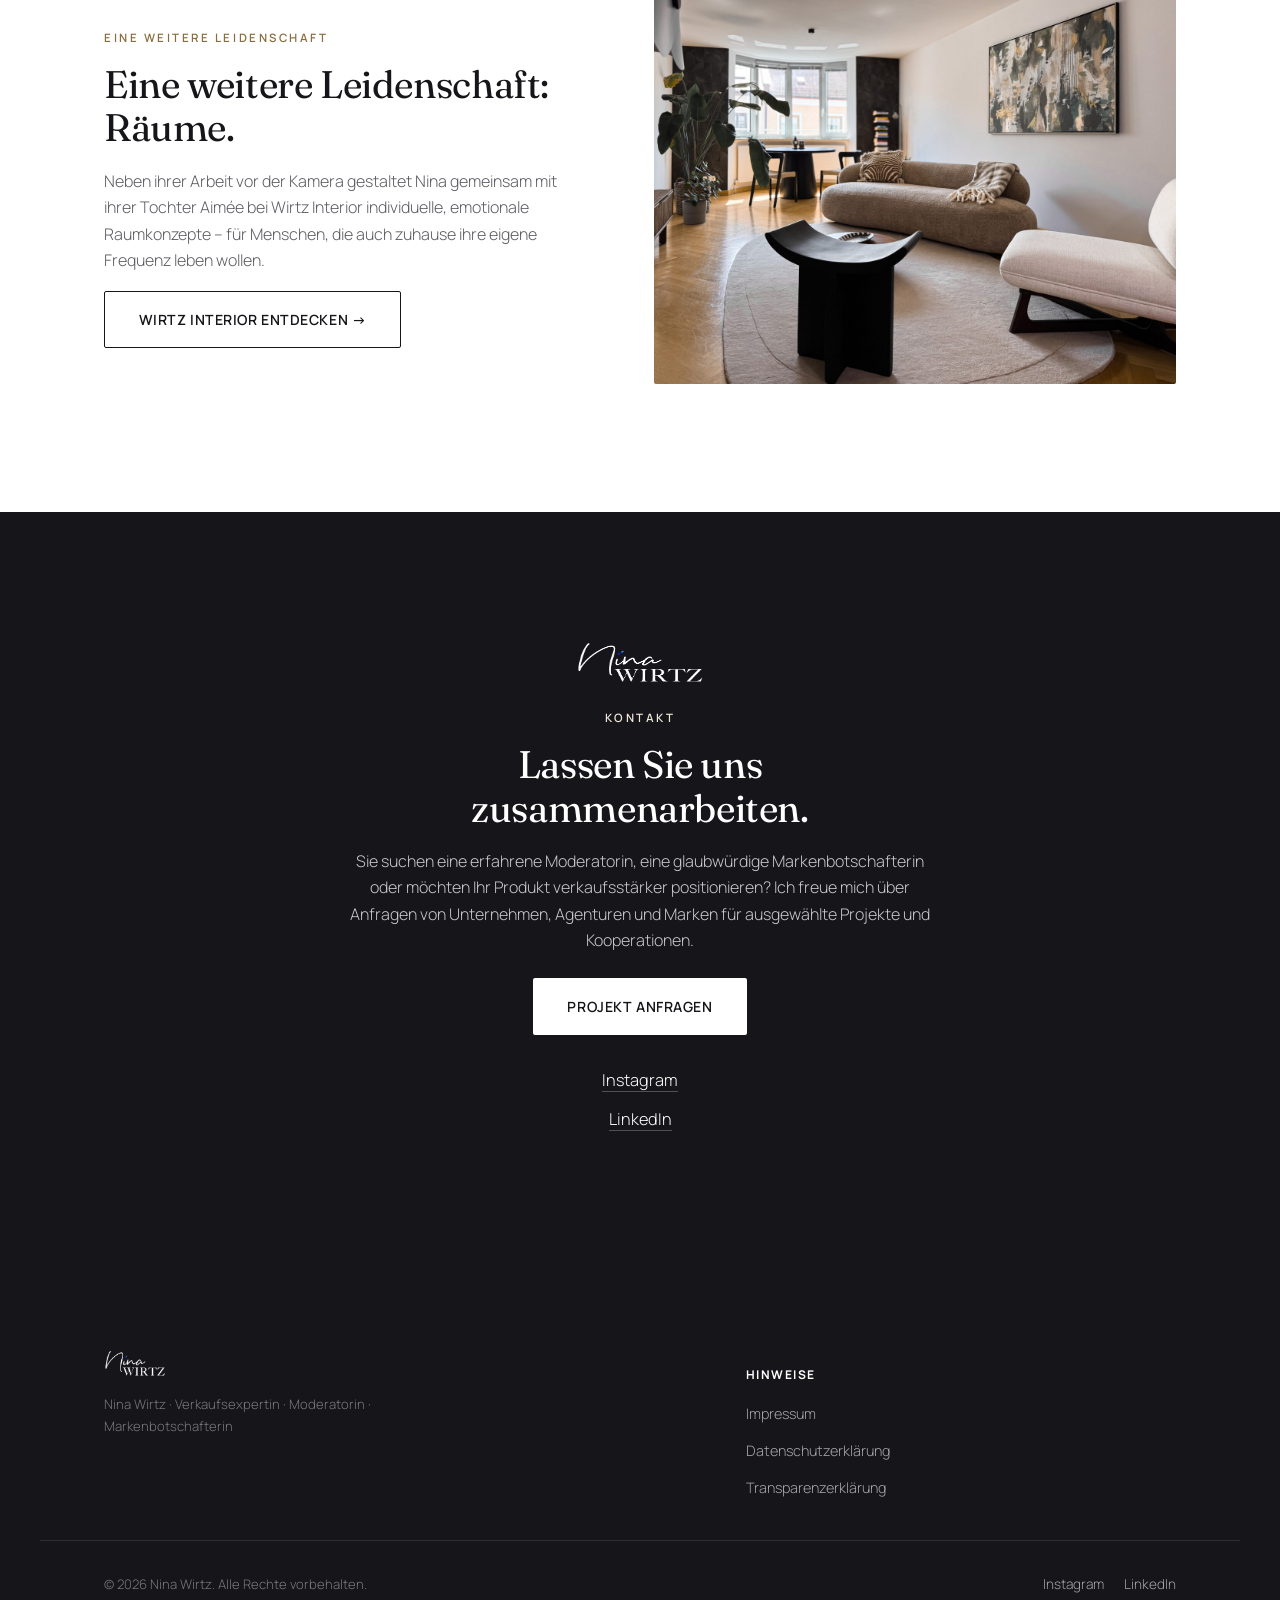
==== commit 153cb9a7: "Turn Expertise cards into a swipe carousel on mobile, pause off-screen loops Below 900px the three E" ====
--- a/index.html
+++ b/index.html
@@ -21,7 +21,7 @@
 <link rel="preconnect" href="https://fonts.googleapis.com">
 <link rel="preconnect" href="https://fonts.gstatic.com" crossorigin>
 <link href="https://fonts.googleapis.com/css2?family=Fraunces:opsz,wght@9..144,300;9..144,400;9..144,500&family=Manrope:wght@300;400;500;600;700&display=swap" rel="stylesheet">
-<link rel="stylesheet" href="assets/css/style-v2.css?v=2">
+<link rel="stylesheet" href="assets/css/style-v2.css?v=3">
 
 <script type="application/ld+json">
 {
@@ -162,33 +162,35 @@
     <div class="wrap">
       <p class="kicker center reveal">Expertise</p>
       <h2 class="center reveal">Meine Expertise</h2>
-      <div class="expertise-grid">
-        <div class="expertise-card reveal">
-          <div class="video-loop">
-            <video autoplay muted loop playsinline preload="none" poster="assets/img/nina-fashion-1-poster.jpg">
-              <source src="assets/video/nina-fashion-1.mp4" type="video/mp4">
-            </video>
-          </div>
-          <h3>Live &amp; TV</h3>
-          <p>Über 20 Jahre Erfahrung vor der Kamera – von Fashion über Beauty bis Lifestyle.</p>
-        </div>
-        <div class="expertise-card reveal">
-          <div class="video-loop">
-            <video autoplay muted loop playsinline preload="none" poster="assets/img/nina-fashion-4-poster.jpg">
-              <source src="assets/video/nina-fashion-4.mp4" type="video/mp4">
-            </video>
-          </div>
-          <h3>Verkaufs- &amp; Markenberatung</h3>
-          <p>Ich zeige Unternehmen und Marken, wie Produkte Menschen wirklich erreichen.</p>
-        </div>
-        <div class="expertise-card reveal">
-          <div class="video-loop">
-            <video autoplay muted loop playsinline preload="none" poster="assets/img/nina-fashion-3-poster.jpg">
-              <source src="assets/video/nina-fashion-3.mp4" type="video/mp4">
-            </video>
-          </div>
-          <h3>Moderation &amp; Brand Collaborations</h3>
-          <p>Professionelle Moderation und glaubwürdige Kooperationen für ausgewählte Marken.</p>
+      <div class="expertise-carousel reveal">
+        <div class="expertise-grid">
+          <div class="expertise-card">
+            <div class="video-loop">
+              <video muted loop playsinline preload="none" poster="assets/img/nina-fashion-1-poster.jpg">
+                <source src="assets/video/nina-fashion-1.mp4" type="video/mp4">
+              </video>
+            </div>
+            <h3>Live &amp; TV</h3>
+            <p>Über 20 Jahre Erfahrung vor der Kamera – von Fashion über Beauty bis Lifestyle.</p>
+          </div>
+          <div class="expertise-card">
+            <div class="video-loop">
+              <video muted loop playsinline preload="none" poster="assets/img/nina-fashion-4-poster.jpg">
+                <source src="assets/video/nina-fashion-4.mp4" type="video/mp4">
+              </video>
+            </div>
+            <h3>Verkaufs- &amp; Markenberatung</h3>
+            <p>Ich zeige Unternehmen und Marken, wie Produkte Menschen wirklich erreichen.</p>
+          </div>
+          <div class="expertise-card">
+            <div class="video-loop">
+              <video muted loop playsinline preload="none" poster="assets/img/nina-fashion-3-poster.jpg">
+                <source src="assets/video/nina-fashion-3.mp4" type="video/mp4">
+              </video>
+            </div>
+            <h3>Moderation &amp; Brand Collaborations</h3>
+            <p>Professionelle Moderation und glaubwürdige Kooperationen für ausgewählte Marken.</p>
+          </div>
         </div>
       </div>
     </div>
@@ -287,6 +289,6 @@
   </div>
 </footer>
 
-<script src="assets/js/script-v2.js?v=2"></script>
+<script src="assets/js/script-v2.js?v=3"></script>
 </body>
 </html>
--- a/assets/css/style-v2.css
+++ b/assets/css/style-v2.css
@@ -11,6 +11,7 @@
   --font-body: "Manrope", -apple-system, BlinkMacSystemFont, sans-serif;
   --wrap-width: 1200px;
   --radius: 2px;
+  --wrap-pad: clamp(1.5rem, 6vw, 4rem);
 }
 
 *, *::before, *::after{ box-sizing: border-box; }
@@ -43,7 +44,7 @@
 .wrap{
   max-width: var(--wrap-width);
   margin: 0 auto;
-  padding: 0 clamp(1.5rem, 6vw, 4rem);
+  padding: 0 var(--wrap-pad);
 }
 
 h1, h2, h3{
@@ -276,6 +277,18 @@
 .expertise-card h3{ font-size: 1.1rem; margin-bottom: .6rem; }
 .expertise-card p{ font-size: .92rem; }
 
+.carousel-dots{ display: none; justify-content: center; gap: .25rem; margin-top: 1.5rem; }
+.carousel-dot{
+  width: 24px; height: 24px; padding: 0; border: 0; background: none; cursor: pointer;
+  display: flex; align-items: center; justify-content: center;
+}
+.carousel-dot::before{
+  content: ""; width: 7px; height: 7px; border-radius: 999px;
+  background: rgba(22,22,26,.2);
+  transition: width .25s ease, background-color .25s ease;
+}
+.carousel-dot[aria-current="true"]::before{ width: 20px; background: var(--color-accent); }
+
 /* ---------- Video gallery (holds one or more highlight clips) ---------- */
 .video-gallery{
   display: flex;
@@ -392,7 +405,17 @@
   .two-col, .two-col.reverse{ grid-template-columns: 1fr; }
   .two-col.reverse > *:first-child{ order: 0; }
   .icon-feature-grid{ grid-template-columns: 1fr 1fr; }
-  .expertise-grid{ grid-template-columns: 1fr; }
+  .expertise-grid{
+    display: flex; gap: 1rem;
+    margin-left: calc(-1 * var(--wrap-pad)); margin-right: calc(-1 * var(--wrap-pad));
+    padding: 0 var(--wrap-pad);
+    overflow-x: auto; overscroll-behavior-x: contain;
+    scroll-snap-type: x mandatory; scroll-padding: 0 var(--wrap-pad);
+    scrollbar-width: none;
+  }
+  .expertise-grid::-webkit-scrollbar{ display: none; }
+  .expertise-card{ flex: 0 0 min(78%, 340px); scroll-snap-align: start; }
+  .carousel-dots{ display: flex; }
   .footer-top{ grid-template-columns: 1fr 1fr; }
   .stats{ grid-template-columns: 1fr; gap: 2.5rem; }
   .photo-stack{ max-width: 420px; margin: 0 auto; }
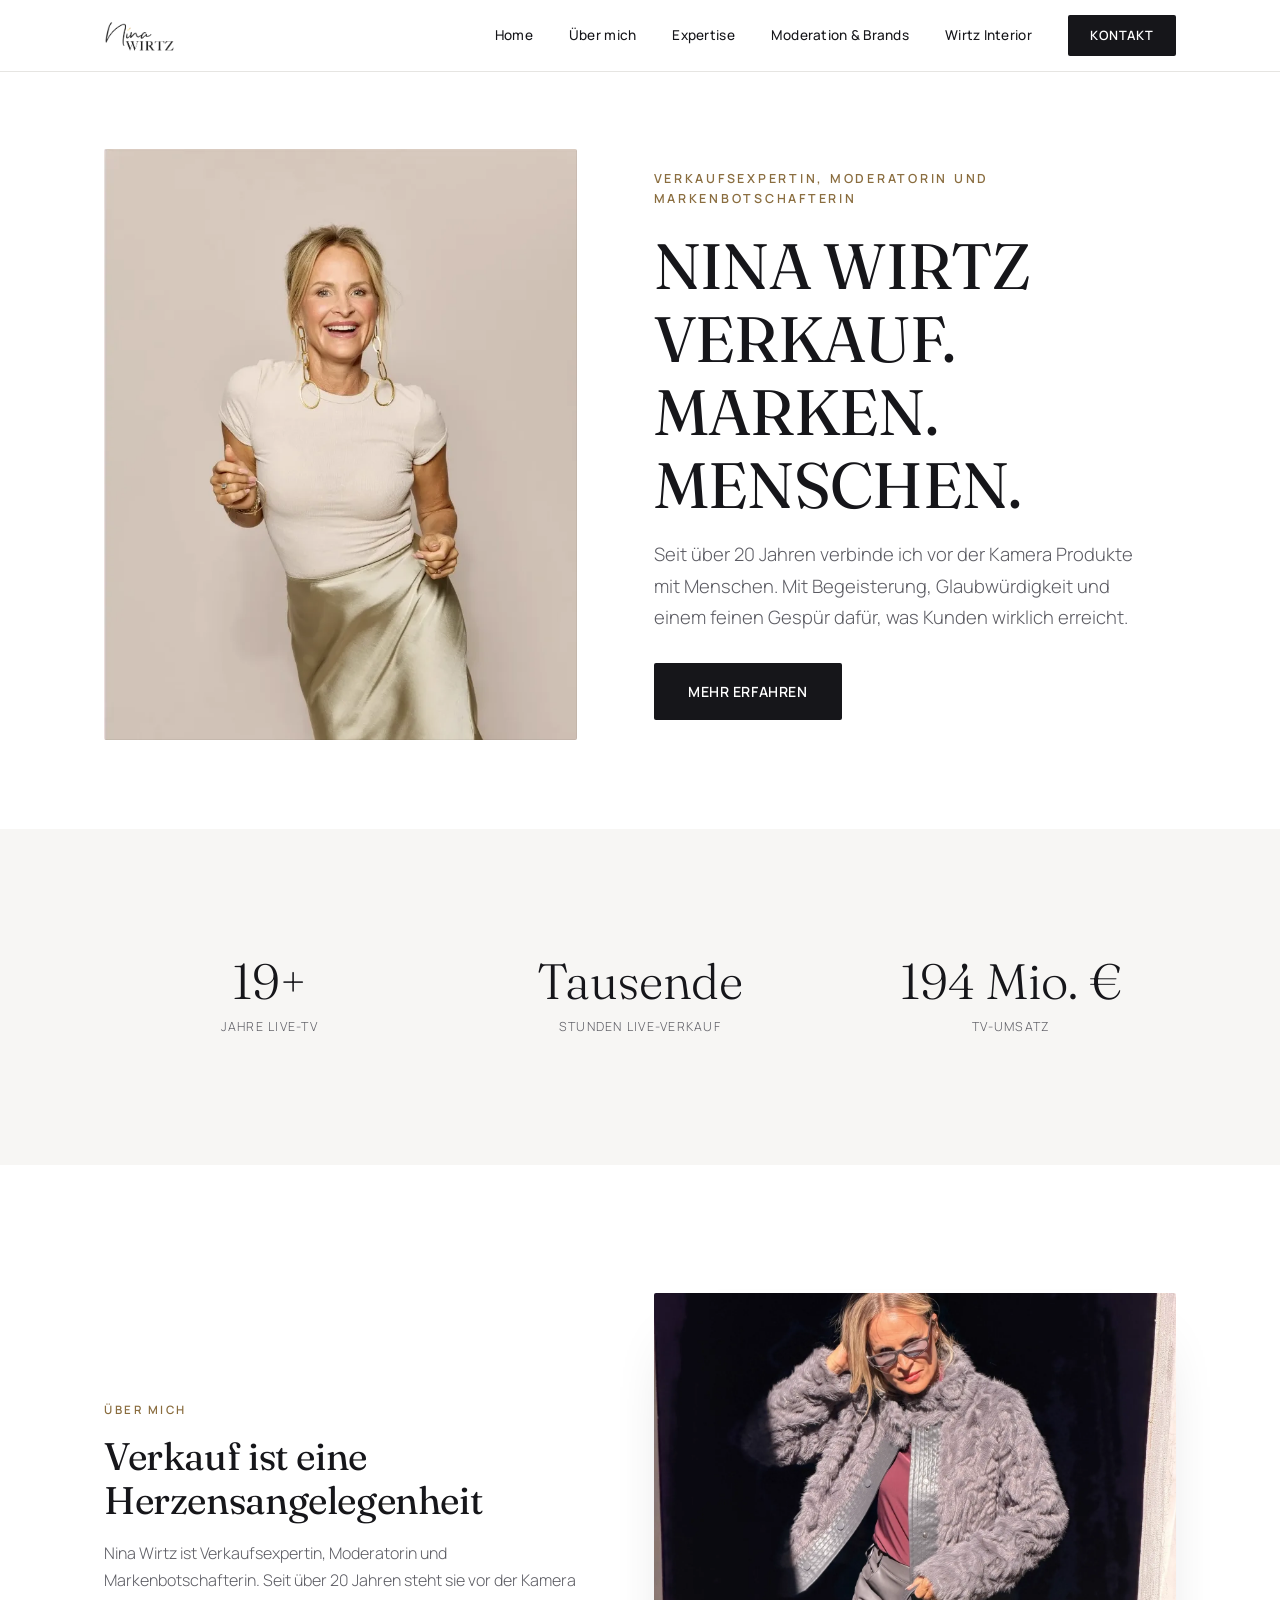
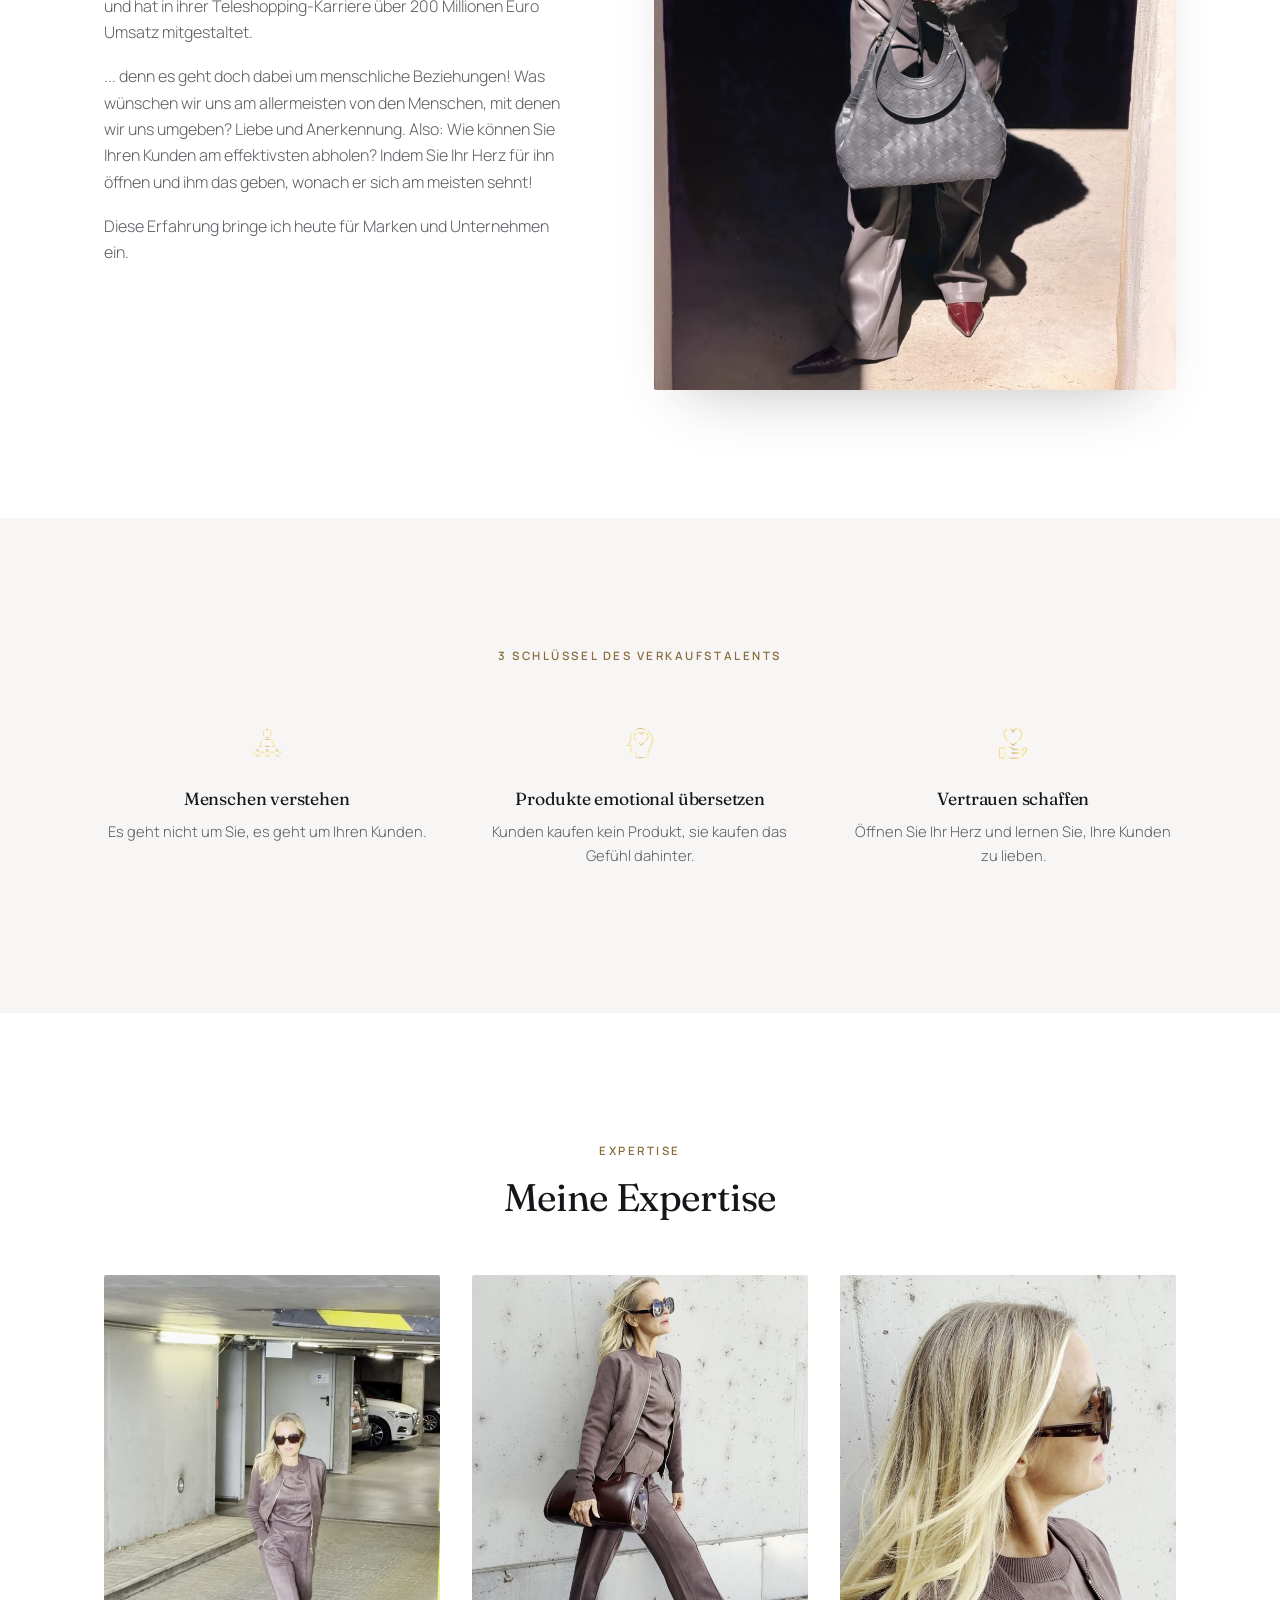
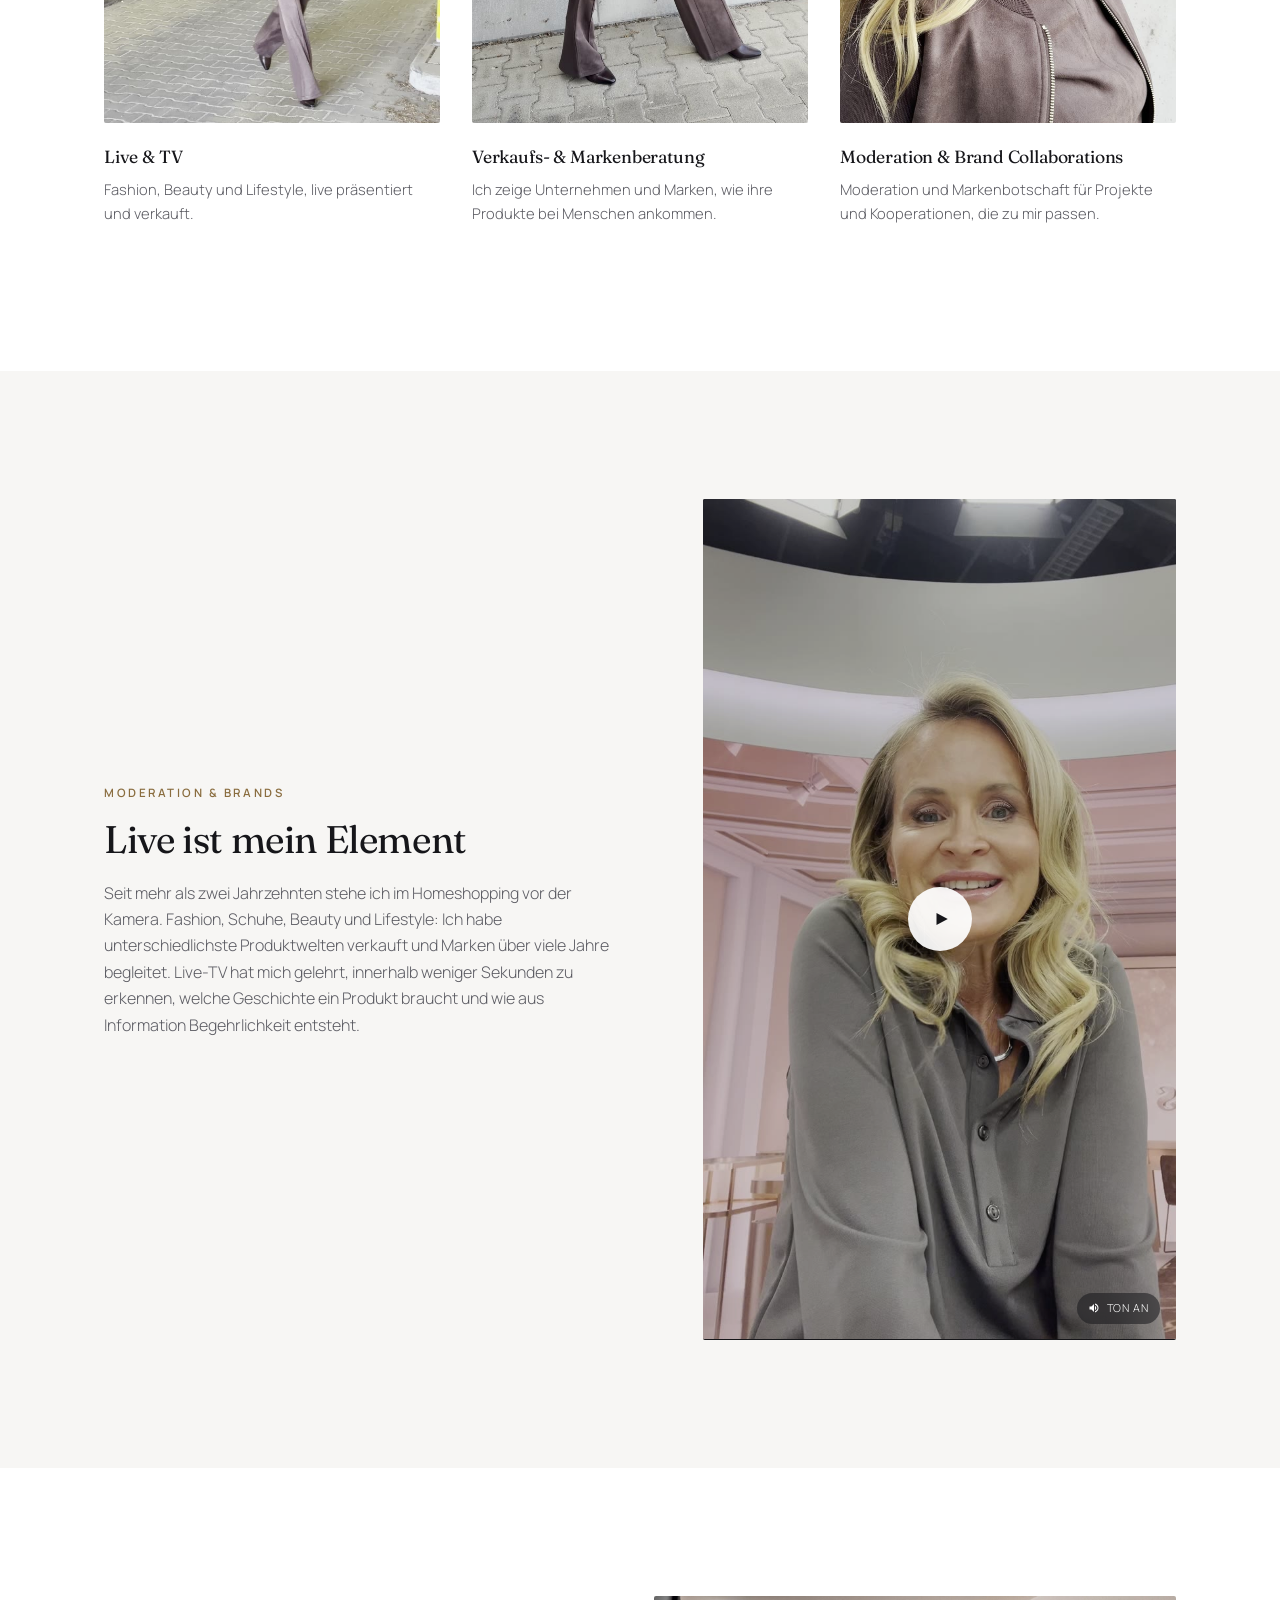
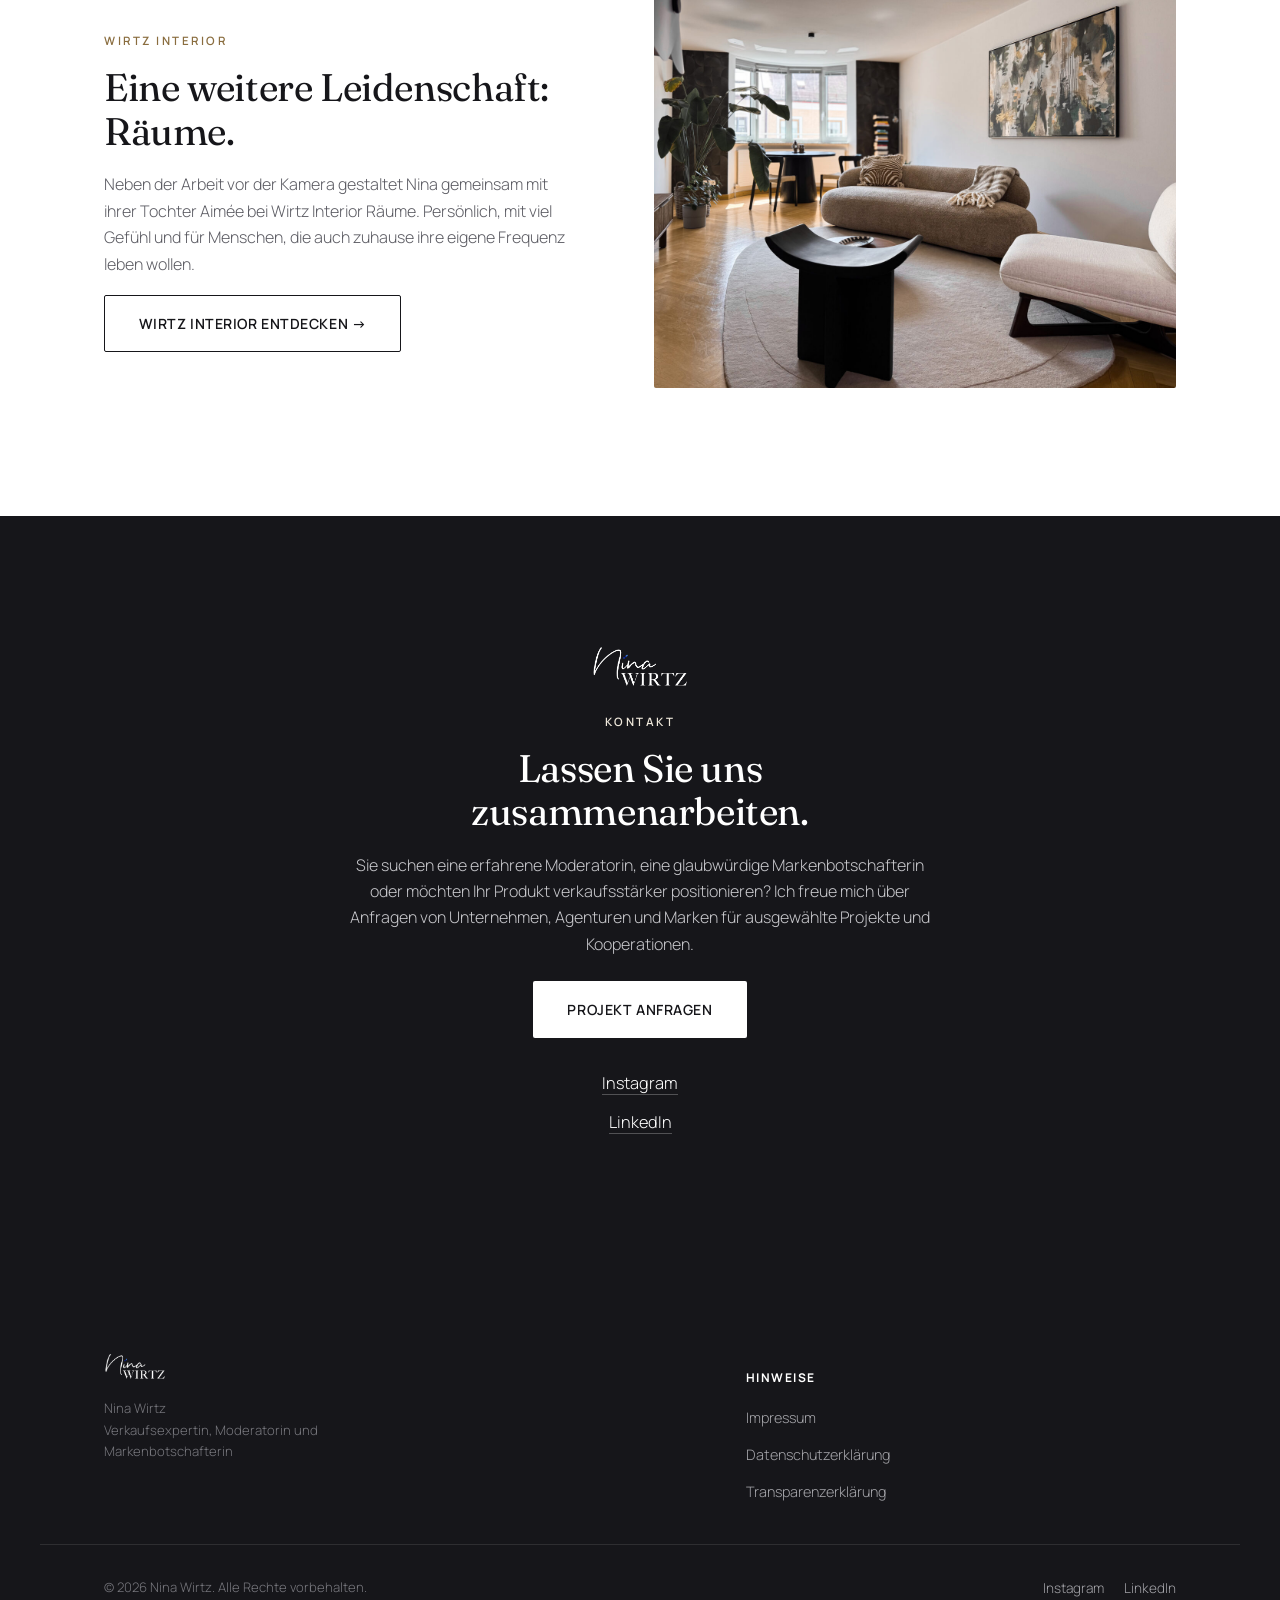
==== commit c1eb9786: "Polish copy, unify Sie-form, fix mobile layout issues, drop separators Remove dash and middle-dot se" ====
--- a/index.html
+++ b/index.html
@@ -3,15 +3,15 @@
 <head>
 <meta charset="UTF-8">
 <meta name="viewport" content="width=device-width, initial-scale=1" />
-<title>Nina Wirtz — Verkauf. Marken. Menschen.</title>
+<title>Nina Wirtz | Verkauf. Marken. Menschen.</title>
 <link rel="icon" href="assets/img/favicon-32.png" sizes="32x32" type="image/png">
 <link rel="apple-touch-icon" href="assets/img/favicon-180.png">
-<meta name="description" content="Nina Wirtz — Verkaufsexpertin, Moderatorin und Markenbotschafterin. Über 20 Jahre Live-TV-Erfahrung, tausende Stunden Live-Verkauf, über 200 Mio. € TV-Umsatz." />
+<meta name="description" content="Nina Wirtz ist Verkaufsexpertin, Moderatorin und Markenbotschafterin. Über 20 Jahre Live-TV-Erfahrung, tausende Stunden Live-Verkauf und über 200 Mio. € TV-Umsatz." />
 <link rel="canonical" href="https://nina-wirtz.de/" />
 
 <meta property="og:type" content="website" />
 <meta property="og:site_name" content="Nina Wirtz" />
-<meta property="og:title" content="Nina Wirtz — Verkauf. Marken. Menschen." />
+<meta property="og:title" content="Nina Wirtz | Verkauf. Marken. Menschen." />
 <meta property="og:description" content="Verkaufsexpertin, Moderatorin und Markenbotschafterin. Über 20 Jahre Live-TV-Erfahrung." />
 <meta property="og:url" content="https://nina-wirtz.de/" />
 <meta property="og:image" content="https://nina-wirtz.de/assets/img/nina-lachend.jpg" />
@@ -21,7 +21,7 @@
 <link rel="preconnect" href="https://fonts.googleapis.com">
 <link rel="preconnect" href="https://fonts.gstatic.com" crossorigin>
 <link href="https://fonts.googleapis.com/css2?family=Fraunces:opsz,wght@9..144,300;9..144,400;9..144,500&family=Manrope:wght@300;400;500;600;700&display=swap" rel="stylesheet">
-<link rel="stylesheet" href="assets/css/style-v2.css?v=3">
+<link rel="stylesheet" href="assets/css/style-v2.css?v=5">
 
 <script type="application/ld+json">
 {
@@ -31,7 +31,7 @@
   "url": "https://nina-wirtz.de/",
   "image": "https://nina-wirtz.de/assets/img/nina-lachend.jpg",
   "jobTitle": "Verkaufsexpertin, Moderatorin & Markenbotschafterin",
-  "description": "Seit über 20 Jahren verbindet Nina Wirtz vor der Kamera Produkte mit Menschen – als Verkaufsexpertin, Moderatorin und Markenbotschafterin.",
+  "description": "Seit über 20 Jahren verbindet Nina Wirtz als Verkaufsexpertin, Moderatorin und Markenbotschafterin vor der Kamera Produkte mit Menschen.",
   "email": "nina@nina-wirtz.de",
   "telephone": "+49 8151 5567400",
   "address": {
@@ -80,10 +80,9 @@
         </picture>
       </div>
       <div class="hero-copy reveal">
-        <p class="eyebrow">Verkaufsexpertin · Moderatorin · Markenbotschafterin</p>
-        <h1>NINA WIRTZ — VERKAUF. MARKEN. MENSCHEN.</h1>
-        <p class="lede">Seit über 20 Jahren verbinde ich vor der Kamera Produkte mit Menschen – mit
-          Begeisterung, Glaubwürdigkeit und einem feinen Gespür dafür, was Kunden wirklich erreicht.</p>
+        <p class="eyebrow">Verkaufsexpertin, Moderatorin und Markenbotschafterin</p>
+        <h1>NINA WIRTZ<br>VERKAUF. MARKEN. MENSCHEN.</h1>
+        <p class="lede">Seit über 20 Jahren verbinde ich vor der Kamera Produkte mit Menschen. Mit Begeisterung, Glaubwürdigkeit und einem feinen Gespür dafür, was Kunden wirklich erreicht.</p>
         <a href="#expertise" class="btn btn-dark">Mehr erfahren</a>
       </div>
     </div>
@@ -124,11 +123,8 @@
         <p>Nina Wirtz ist Verkaufsexpertin, Moderatorin und Markenbotschafterin. Seit über 20 Jahren steht sie
           vor der Kamera und hat in ihrer Teleshopping-Karriere über 200 Millionen Euro Umsatz mitgestaltet.</p>
         <p>... denn es geht doch dabei um menschliche Beziehungen! Was wünschen wir uns am allermeisten von den
-          Menschen, mit denen wir uns umgeben? Liebe und Anerkennung. Also: Wie kannst du deinen Kunden am
-          effektivsten abholen? Indem du dein Herz für ihn öffnest und ihm das gibst, wonach er sich am meisten
-          sehnt!</p>
-        <p>Ich bringe meinen gesammelten Erfahrungsschatz aus über 20 Jahren Vertriebs- und
-          Home-Shopping-Expertise als Verkaufsexpertin, Moderatorin und Markenbotschafterin ein.</p>
+          Menschen, mit denen wir uns umgeben? Liebe und Anerkennung. Also: Wie können Sie Ihren Kunden am effektivsten abholen? Indem Sie Ihr Herz für ihn öffnen und ihm das geben, wonach er sich am meisten sehnt!</p>
+        <p>Diese Erfahrung bringe ich heute für Marken und Unternehmen ein.</p>
       </div>
     </div>
   </section>
@@ -141,17 +137,17 @@
         <div class="icon-feature">
           <img src="assets/img/icon-rate.png" alt="">
           <h3>Menschen verstehen</h3>
-          <p>Es geht nicht um dich, es geht um deinen Kunden.</p>
+          <p>Es geht nicht um Sie, es geht um Ihren Kunden.</p>
         </div>
         <div class="icon-feature">
           <img src="assets/img/icon-client.png" alt="">
           <h3>Produkte emotional übersetzen</h3>
-          <p>Kunden kaufen kein Produkt – sie kaufen das Gefühl dahinter.</p>
+          <p>Kunden kaufen kein Produkt, sie kaufen das Gefühl dahinter.</p>
         </div>
         <div class="icon-feature">
           <img src="assets/img/icon-hand.png" alt="">
           <h3>Vertrauen schaffen</h3>
-          <p>Mach dein Herz auf und lerne deinen Kunden zu lieben.</p>
+          <p>Öffnen Sie Ihr Herz und lernen Sie, Ihre Kunden zu lieben.</p>
         </div>
       </div>
     </div>
@@ -171,7 +167,7 @@
               </video>
             </div>
             <h3>Live &amp; TV</h3>
-            <p>Über 20 Jahre Erfahrung vor der Kamera – von Fashion über Beauty bis Lifestyle.</p>
+            <p>Fashion, Beauty und Lifestyle, live präsentiert und verkauft.</p>
           </div>
           <div class="expertise-card">
             <div class="video-loop">
@@ -180,7 +176,7 @@
               </video>
             </div>
             <h3>Verkaufs- &amp; Markenberatung</h3>
-            <p>Ich zeige Unternehmen und Marken, wie Produkte Menschen wirklich erreichen.</p>
+            <p>Ich zeige Unternehmen und Marken, wie ihre Produkte bei Menschen ankommen.</p>
           </div>
           <div class="expertise-card">
             <div class="video-loop">
@@ -189,7 +185,7 @@
               </video>
             </div>
             <h3>Moderation &amp; Brand Collaborations</h3>
-            <p>Professionelle Moderation und glaubwürdige Kooperationen für ausgewählte Marken.</p>
+            <p>Moderation und Markenbotschaft für Projekte und Kooperationen, die zu mir passen.</p>
           </div>
         </div>
       </div>
@@ -204,8 +200,7 @@
         <h2>Live ist mein Element</h2>
         <p>Seit mehr als zwei Jahrzehnten stehe ich im Homeshopping vor der Kamera. Fashion, Schuhe, Beauty und
           Lifestyle: Ich habe unterschiedlichste Produktwelten verkauft und Marken über viele Jahre begleitet.
-          Live-TV hat mich gelehrt, innerhalb weniger Sekunden zu erkennen, welche Geschichte ein Produkt
-          braucht – und wie aus Information Begehrlichkeit entsteht.</p>
+          <span style="white-space:nowrap">Live-TV</span> hat mich gelehrt, innerhalb weniger Sekunden zu erkennen, welche Geschichte ein Produkt braucht und wie aus Information Begehrlichkeit entsteht.</p>
       </div>
       <div class="reveal">
         <div class="video-gallery">
@@ -236,11 +231,9 @@
         <img src="assets/img/wirtz-interior-wohnzimmer.jpg" alt="Interior Design von Wirtz Interior" style="border-radius:var(--radius); width:100%; object-fit:cover">
       </div>
       <div class="reveal">
-        <p class="kicker">Eine weitere Leidenschaft</p>
+        <p class="kicker">Wirtz Interior</p>
         <h2>Eine weitere Leidenschaft: Räume.</h2>
-        <p>Neben ihrer Arbeit vor der Kamera gestaltet Nina gemeinsam mit ihrer Tochter Aimée bei Wirtz Interior
-          individuelle, emotionale Raumkonzepte – für Menschen, die auch zuhause ihre eigene Frequenz leben
-          wollen.</p>
+        <p>Neben der Arbeit vor der Kamera gestaltet Nina gemeinsam mit ihrer Tochter Aimée bei Wirtz Interior Räume. Persönlich, mit viel Gefühl und für Menschen, die auch zuhause ihre eigene Frequenz leben wollen.</p>
         <a href="https://wirtz-interior.de" class="btn btn-outline" target="_blank" rel="noopener">Wirtz Interior entdecken →</a>
       </div>
     </div>
@@ -269,7 +262,7 @@
   <div class="wrap footer-top">
     <div class="footer-brand">
       <img src="assets/img/logo.png" alt="Nina Wirtz">
-      <p>Nina Wirtz · Verkaufsexpertin · Moderatorin · Markenbotschafterin</p>
+      <p>Nina Wirtz<br>Verkaufsexpertin, Moderatorin und Markenbotschafterin</p>
     </div>
     <div class="footer-col">
       <h4>Hinweise</h4>
@@ -289,6 +282,6 @@
   </div>
 </footer>
 
-<script src="assets/js/script-v2.js?v=3"></script>
+<script src="assets/js/script-v2.js?v=4"></script>
 </body>
 </html>
--- a/assets/css/style-v2.css
+++ b/assets/css/style-v2.css
@@ -48,6 +48,7 @@
 }
 
 h1, h2, h3{
+  overflow-wrap: break-word;
   font-family: var(--font-display);
   font-weight: 400;
   line-height: 1.14;
@@ -119,6 +120,7 @@
   display: flex; align-items: center; justify-content: space-between;
   padding-top: .85rem; padding-bottom: .85rem;
 }
+.logo{ display: flex; align-items: center; min-height: 44px; }
 .logo img{ height: 32px; width: auto; }
 
 .primary-nav{ display: flex; align-items: center; gap: 2.25rem; }
@@ -140,7 +142,7 @@
 .nav-toggle{
   display: none;
   flex-direction: column; justify-content: center; gap: 5px;
-  width: 40px; height: 40px;
+  width: 44px; height: 44px;
   background: none; border: none; cursor: pointer;
 }
 .nav-toggle span{ display: block; height: 1px; width: 100%; background: var(--color-ink); }
@@ -185,7 +187,7 @@
 .page-hero .lede{ max-width: 620px; margin: 0 auto; font-size: 1.1rem; }
 
 /* ---------- Sections ---------- */
-.section{ padding: clamp(5rem, 10vw, 8.5rem) 0; }
+.section{ padding: clamp(4rem, 10vw, 8.5rem) 0; }
 .section-tint{ background: var(--color-bg-tint); }
 
 .two-col{
@@ -279,7 +281,7 @@
 
 .carousel-dots{ display: none; justify-content: center; gap: .25rem; margin-top: 1.5rem; }
 .carousel-dot{
-  width: 24px; height: 24px; padding: 0; border: 0; background: none; cursor: pointer;
+  width: 32px; height: 44px; padding: 0; border: 0; background: none; cursor: pointer;
   display: flex; align-items: center; justify-content: center;
 }
 .carousel-dot::before{
@@ -341,7 +343,7 @@
 
 /* ---------- Kontakt ---------- */
 .kontakt{ background: var(--color-ink); color: #fff; }
-.kontakt-logo{ margin: 0 auto 1.5rem; filter: invert(1) brightness(1.8); }
+.kontakt-logo{ height: 44px; width: auto; margin: 0 auto 1.5rem; filter: invert(1) brightness(1.8); }
 .kontakt .kicker{ color: var(--color-accent-soft); }
 .kontakt-title{ color: #fff; max-width: 560px; margin-left: auto; margin-right: auto; }
 
@@ -363,15 +365,15 @@
 .contact-list li{ color: #c8c8cc; font-size: 1.02rem; }
 
 /* ---------- 404 ---------- */
-.error-page{ text-align: center; padding: clamp(5rem, 12vw, 8rem) 0; }
+.error-page{ text-align: center; padding: clamp(5rem, 12vw, 8rem) var(--wrap-pad); }
 .error-page .error-code{ font-family: var(--font-display); font-size: 6rem; color: var(--color-accent); margin: 0; line-height: 1; }
 .error-links{ list-style: none; padding: 0; display: flex; gap: 1.5rem; justify-content: center; flex-wrap: wrap; margin-top: 2rem; }
 .error-links a{ color: var(--color-ink); text-decoration: none; font-weight: 600; border-bottom: 1px solid var(--color-line); padding-bottom: 2px; }
 .error-links a:hover{ color: var(--color-accent); border-color: var(--color-accent); }
 
 /* ---------- Legal pages ---------- */
-.legal{ max-width: 720px; margin: 0 auto; padding: clamp(4rem,8vw,6rem) 0; }
-.legal h1{ font-size: 2.2rem; }
+.legal{ max-width: calc(720px + 2 * var(--wrap-pad)); margin: 0 auto; padding: clamp(4rem,8vw,6rem) var(--wrap-pad); overflow-wrap: break-word; }
+.legal h1{ font-size: clamp(1.6rem, 7.4vw, 2.2rem); }
 .legal h2{ font-size: 1.3rem; margin-top: 2.5rem; }
 .legal p{ color: var(--color-ink-soft); }
 .legal a{ color: var(--color-accent); }
@@ -426,7 +428,7 @@
 @media (max-width: 720px){
   .nav-toggle{ display: flex; }
   .primary-nav{
-    position: fixed; inset: 64px 0 0 0;
+    position: fixed; inset: 72px 0 0 0;
     background: var(--color-bg);
     flex-direction: column; align-items: flex-start;
     padding: 2rem clamp(1.5rem, 6vw, 4rem);
@@ -436,8 +438,19 @@
     transition: opacity .2s ease, transform .2s ease, visibility .2s;
   }
   .primary-nav.is-open{ opacity: 1; visibility: visible; transform: translateY(0); }
-  .primary-nav a{ font-size: 1.2rem; }
-  .primary-nav .nav-cta{ align-self: flex-start; }
+  .primary-nav a{ font-size: 1.2rem; padding: .5rem 0; }
+  .primary-nav .nav-cta{ align-self: flex-start; padding: .8rem 1.4rem; }
+  body.nav-open{ overflow: hidden; }
+  h1.kontakt-title{ font-size: clamp(1.9rem, 8.4vw, 2.6rem); }
+  .contact-list a{
+    display: inline-block; padding: .7rem 0; border-bottom: 0;
+    text-decoration: underline; text-decoration-color: rgba(255,255,255,.3); text-underline-offset: .28em;
+  }
+  .footer-col ul{ gap: 0; }
+  .footer-col a, .footer-social a{ display: inline-block; padding: .7rem 0; }
+  .footer-social{ gap: 0 1.5rem; }
+  .error-links{ gap: .25rem 1rem; }
+  .error-links a{ display: inline-block; padding: .7rem .25rem; }
   .icon-feature-grid{ grid-template-columns: 1fr; }
   .footer-top{ grid-template-columns: 1fr; }
 }
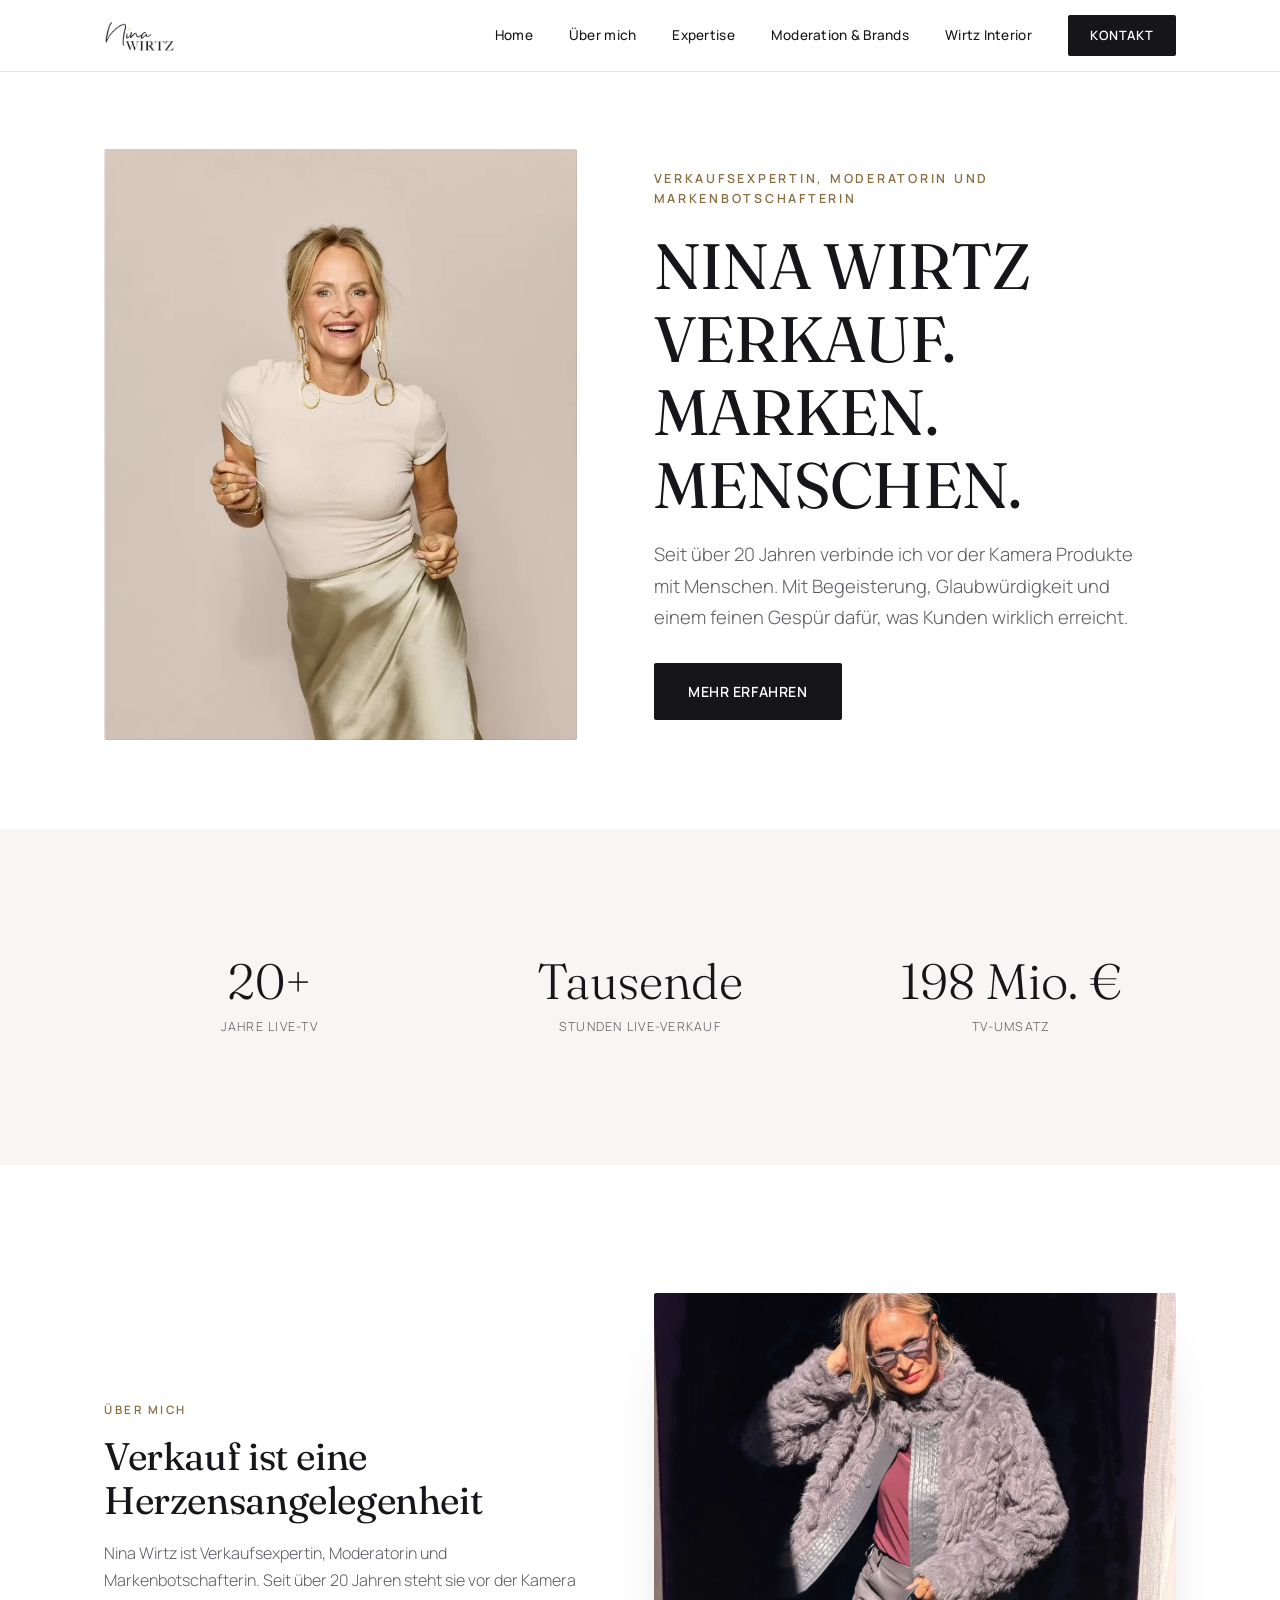
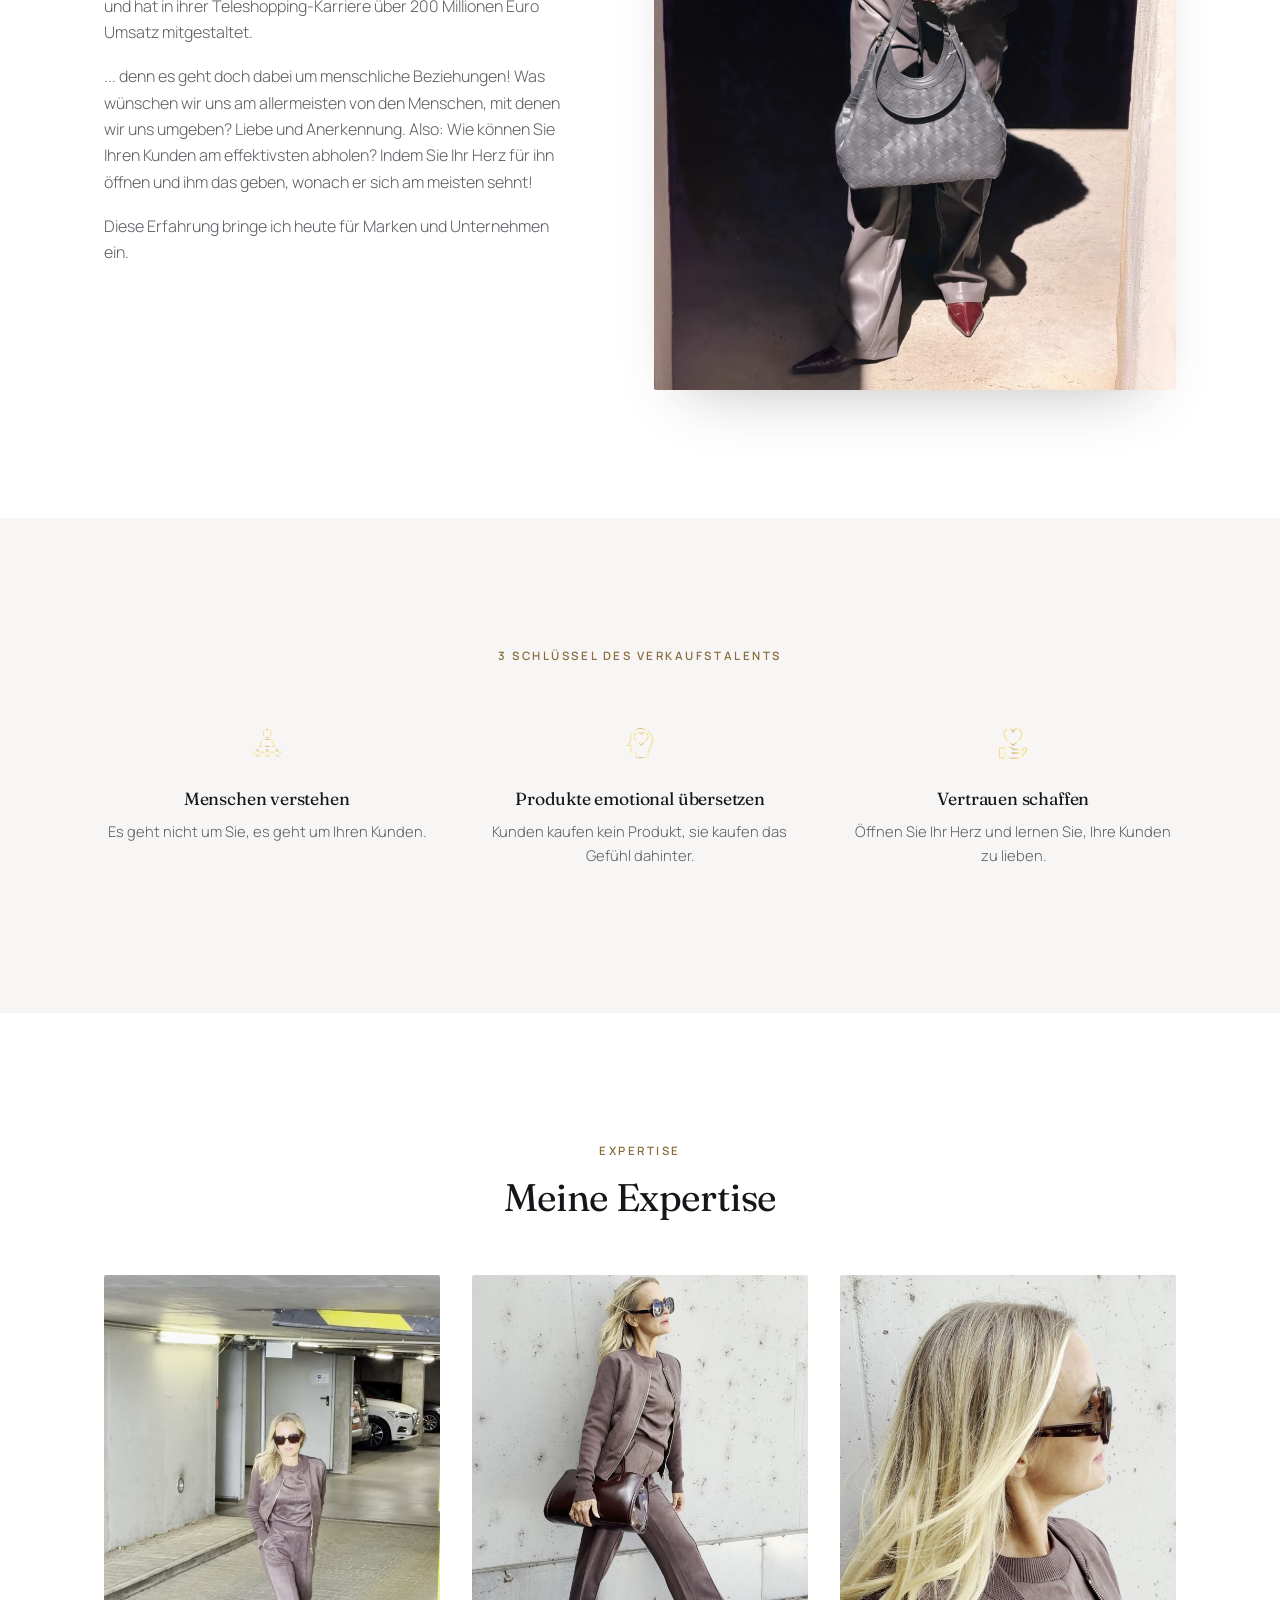
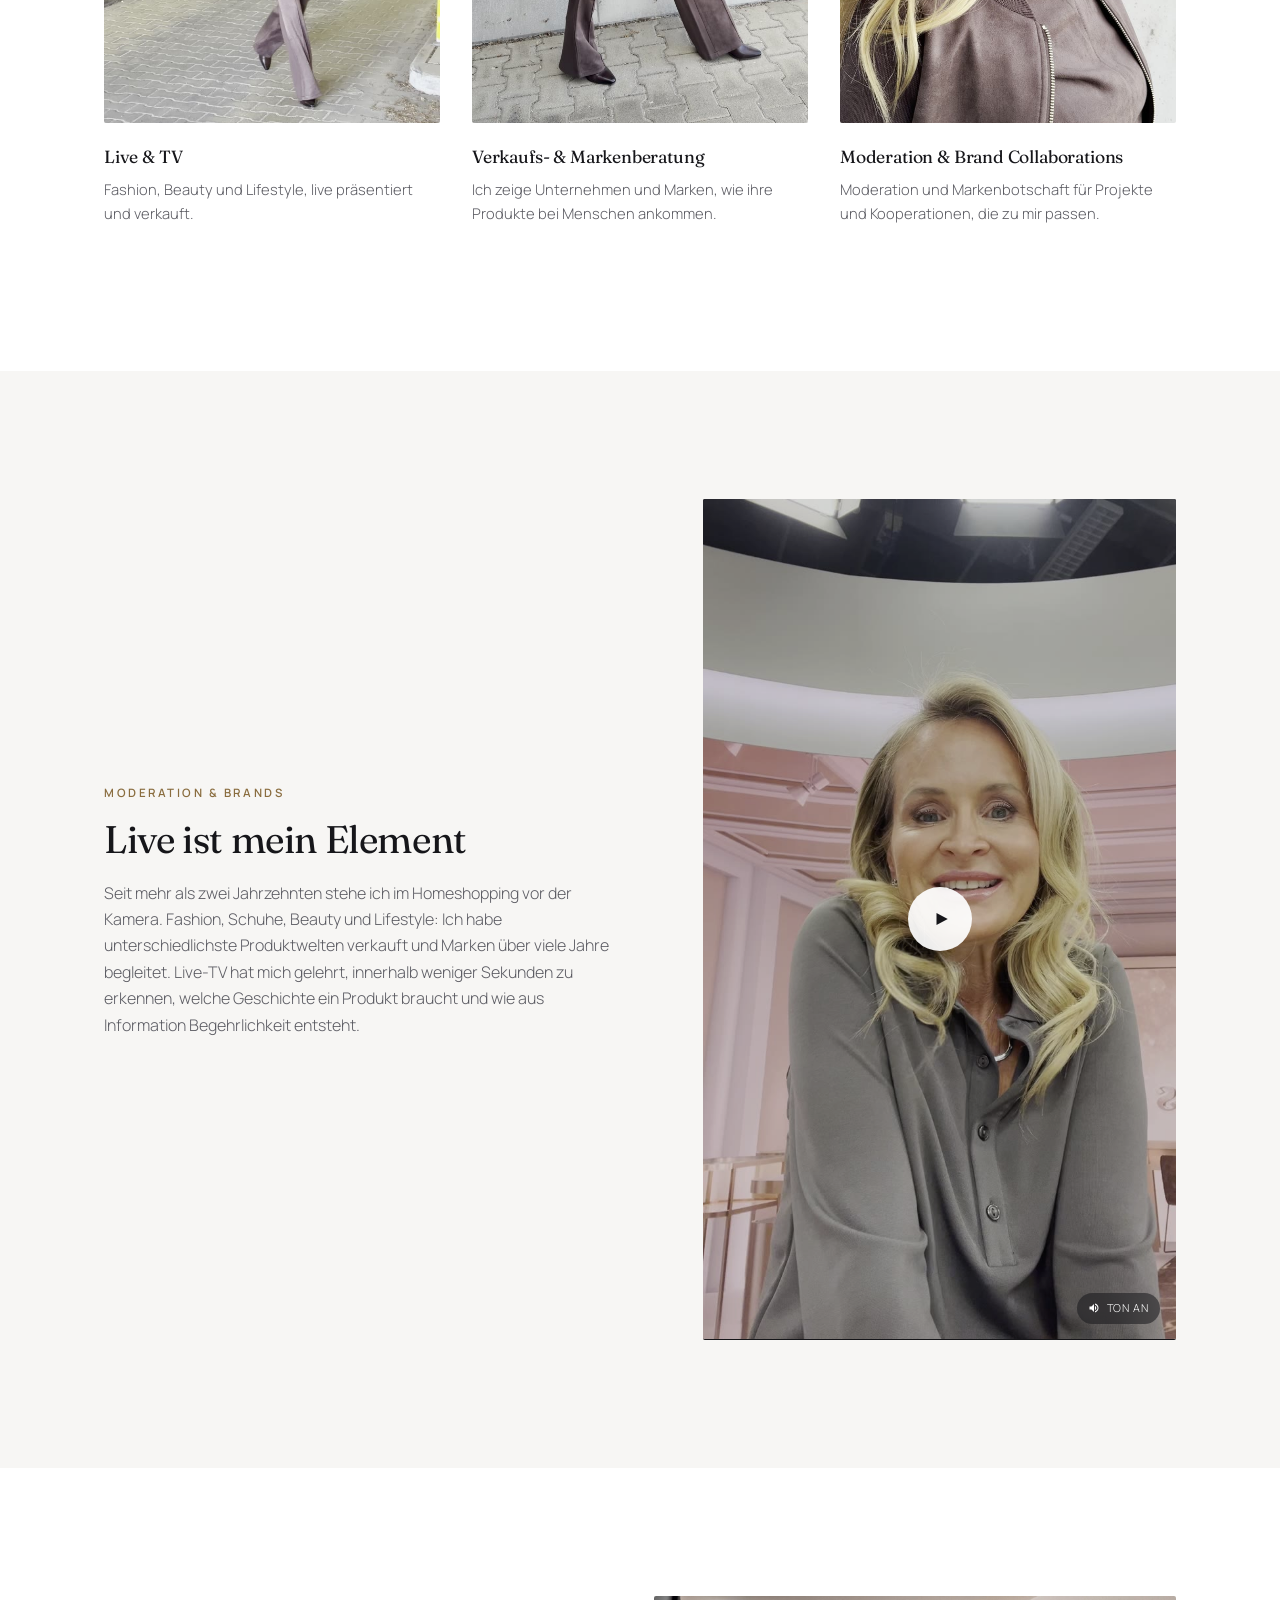
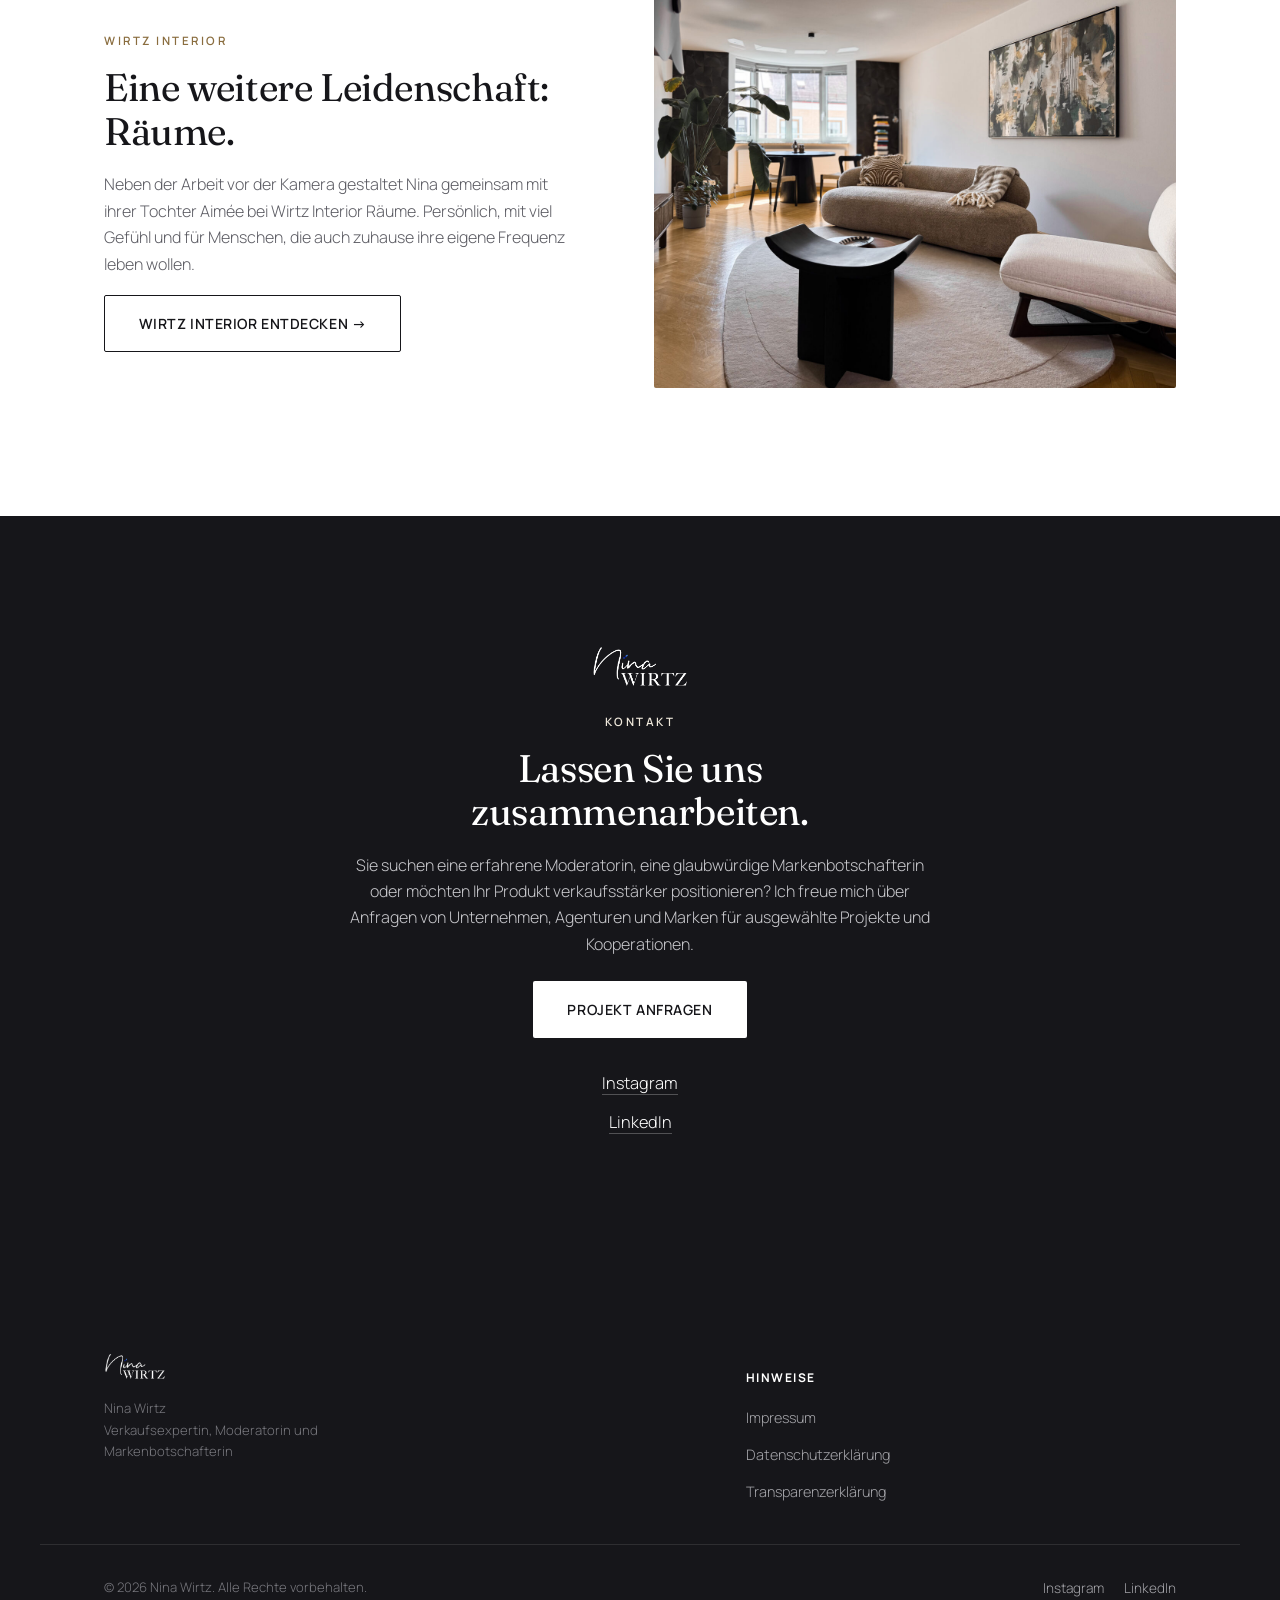
==== commit 9a21daed: "Merge image and text on mobile: dark hero, staggered about, overlay cards Below 900px only (desktop " ====
--- a/index.html
+++ b/index.html
@@ -21,7 +21,7 @@
 <link rel="preconnect" href="https://fonts.googleapis.com">
 <link rel="preconnect" href="https://fonts.gstatic.com" crossorigin>
 <link href="https://fonts.googleapis.com/css2?family=Fraunces:opsz,wght@9..144,300;9..144,400;9..144,500&family=Manrope:wght@300;400;500;600;700&display=swap" rel="stylesheet">
-<link rel="stylesheet" href="assets/css/style-v2.css?v=5">
+<link rel="stylesheet" href="assets/css/style-v2.css?v=6">
 
 <script type="application/ld+json">
 {
@@ -80,8 +80,10 @@
         </picture>
       </div>
       <div class="hero-copy reveal">
-        <p class="eyebrow">Verkaufsexpertin, Moderatorin und Markenbotschafterin</p>
-        <h1>NINA WIRTZ<br>VERKAUF. MARKEN. MENSCHEN.</h1>
+        <div class="hero-head">
+          <p class="eyebrow">Verkaufsexpertin, Moderatorin und Markenbotschafterin</p>
+          <h1>NINA WIRTZ<br>VERKAUF. MARKEN. MENSCHEN.</h1>
+        </div>
         <p class="lede">Seit über 20 Jahren verbinde ich vor der Kamera Produkte mit Menschen. Mit Begeisterung, Glaubwürdigkeit und einem feinen Gespür dafür, was Kunden wirklich erreicht.</p>
         <a href="#expertise" class="btn btn-dark">Mehr erfahren</a>
       </div>
@@ -228,7 +230,7 @@
   <section class="section" id="wirtz-interior">
     <div class="wrap two-col reverse">
       <div class="reveal">
-        <img src="assets/img/wirtz-interior-wohnzimmer.jpg" alt="Interior Design von Wirtz Interior" style="border-radius:var(--radius); width:100%; object-fit:cover">
+        <img src="assets/img/wirtz-interior-wohnzimmer.jpg" alt="Interior Design von Wirtz Interior">
       </div>
       <div class="reveal">
         <p class="kicker">Wirtz Interior</p>
--- a/assets/css/style-v2.css
+++ b/assets/css/style-v2.css
@@ -454,3 +454,64 @@
   .icon-feature-grid{ grid-template-columns: 1fr; }
   .footer-top{ grid-template-columns: 1fr; }
 }
+
+/* ---------- Organic image/text layout (mobile only, <= 900px) ---------- */
+@media (max-width: 900px){
+  /* Hero: full-bleed photo, headline directly on a dark gradient that carries on into the copy */
+  .hero{ padding: 0; background: var(--color-ink); }
+  .hero .hero-grid{ grid-template-columns: 1fr; gap: 0; padding: 0; max-width: 640px; margin: 0 auto; }
+  .hero .hero-media{ grid-area: 1 / 1; aspect-ratio: 2 / 3; max-width: none; margin: 0; border-radius: 0; }
+  .hero .hero-media::after{
+    box-shadow: none;
+    background: linear-gradient(to top, var(--color-ink) 0%, rgba(22,22,26,.94) 26%, rgba(22,22,26,.82) 46%, rgba(22,22,26,.5) 62%, rgba(22,22,26,0) 82%);
+  }
+  .hero .hero-copy{ display: contents; }
+  .hero .hero-head{ grid-area: 1 / 1; align-self: end; position: relative; z-index: 2; padding: 0 var(--wrap-pad) 1.6rem; }
+  .hero .hero-head .eyebrow{ margin-bottom: 1rem; color: #e2cd9f; }
+  .hero h1{ font-size: clamp(2.1rem, 9.4vw, 2.9rem); margin-bottom: 0; color: #fff; }
+  .hero .hero-copy .lede{ grid-area: 2 / 1; padding: .5rem var(--wrap-pad) 0; margin: 0; color: #cfcfd3; }
+  .hero .hero-copy .btn{ grid-area: 3 / 1; justify-self: start; margin: 1.5rem var(--wrap-pad) 3.25rem; background: #fff; color: var(--color-ink); }
+  .hero .hero-copy .btn:hover{ background: var(--color-accent-soft); }
+
+  /* Über mich: staggered, 80 % wide, bleeds off the right edge; the headline starts inside the photo's fade */
+  #ueber-mich .two-col{ display: block; }
+  #ueber-mich .two-col > .reveal:first-child{
+    position: relative; width: calc(80% + var(--wrap-pad));
+    margin: 0 calc(-1 * var(--wrap-pad)) 0 auto;
+  }
+  #ueber-mich .two-col > .reveal:first-child::after{
+    content: ""; position: absolute; inset: 0; pointer-events: none;
+    background: linear-gradient(to top, #fff 0%, rgba(255,255,255,.97) 30%, rgba(255,255,255,.62) 54%, rgba(255,255,255,0) 78%);
+  }
+  #ueber-mich .photo-stack-main{ display: block; border-radius: 0; box-shadow: none; aspect-ratio: 3 / 4; object-fit: cover; }
+  #ueber-mich .two-col > .reveal:last-child{ position: relative; z-index: 2; margin-top: -6.25rem; }
+  #ueber-mich .two-col > .reveal:last-child h2{ margin-bottom: 1.4rem; }
+
+  /* Expertise: title and line sit on the clip itself instead of in a block below it */
+  .expertise-card{ display: grid; grid-template-rows: 1fr auto auto; }
+  .expertise-card .video-loop{ grid-area: 1 / 1 / 4 / 2; aspect-ratio: 3 / 5; margin-bottom: 0; }
+  .expertise-card .video-loop::after{
+    content: ""; position: absolute; inset: 0; pointer-events: none;
+    background: linear-gradient(to top, rgba(22,22,26,.94) 0%, rgba(22,22,26,.86) 32%, rgba(22,22,26,.5) 56%, rgba(22,22,26,0) 80%);
+  }
+  .expertise-card h3, .expertise-card p{ position: relative; z-index: 2; margin: 0; padding: 0 1.1rem; color: #fff; }
+  .expertise-card h3{ grid-area: 2 / 1; margin-bottom: .45rem; }
+  .expertise-card p{ grid-area: 3 / 1; padding-bottom: 1.25rem; color: rgba(255,255,255,.88); font-size: .88rem; line-height: 1.55; }
+
+  /* Wirtz Interior: 86 % wide, bleeds off the left edge; kicker and headline sit on the photo, copy continues below */
+  #wirtz-interior .two-col{ display: grid; grid-template-columns: 1fr; grid-template-rows: minmax(0, 1fr) auto auto auto auto; gap: 0; }
+  #wirtz-interior .two-col > .reveal:first-child{
+    grid-area: 1 / 1 / 4 / 2; position: relative; width: calc(86% + var(--wrap-pad));
+    margin: 0 auto 0 calc(-1 * var(--wrap-pad));
+  }
+  #wirtz-interior .two-col > .reveal:first-child::after{
+    content: ""; position: absolute; inset: 0; pointer-events: none;
+    background: linear-gradient(to top, rgba(22,22,26,.92) 0%, rgba(22,22,26,.85) 32%, rgba(22,22,26,.5) 58%, rgba(22,22,26,0) 82%);
+  }
+  #wirtz-interior img{ display: block; aspect-ratio: 1 / 1; border-radius: 0; }
+  #wirtz-interior .two-col > .reveal:last-child{ display: contents; }
+  #wirtz-interior .kicker{ grid-area: 2 / 1; position: relative; z-index: 2; margin: 0 0 .5rem; width: 82%; color: #e2cd9f; }
+  #wirtz-interior h2{ grid-area: 3 / 1; position: relative; z-index: 2; margin: 0; padding-bottom: 1.5rem; width: 82%; color: #fff; font-size: 1.6rem; }
+  #wirtz-interior .two-col > .reveal:last-child > p:not(.kicker){ grid-area: 4 / 1; margin: 1.75rem 0 0; }
+  #wirtz-interior .btn{ grid-area: 5 / 1; justify-self: start; margin-top: .5rem; }
+}
